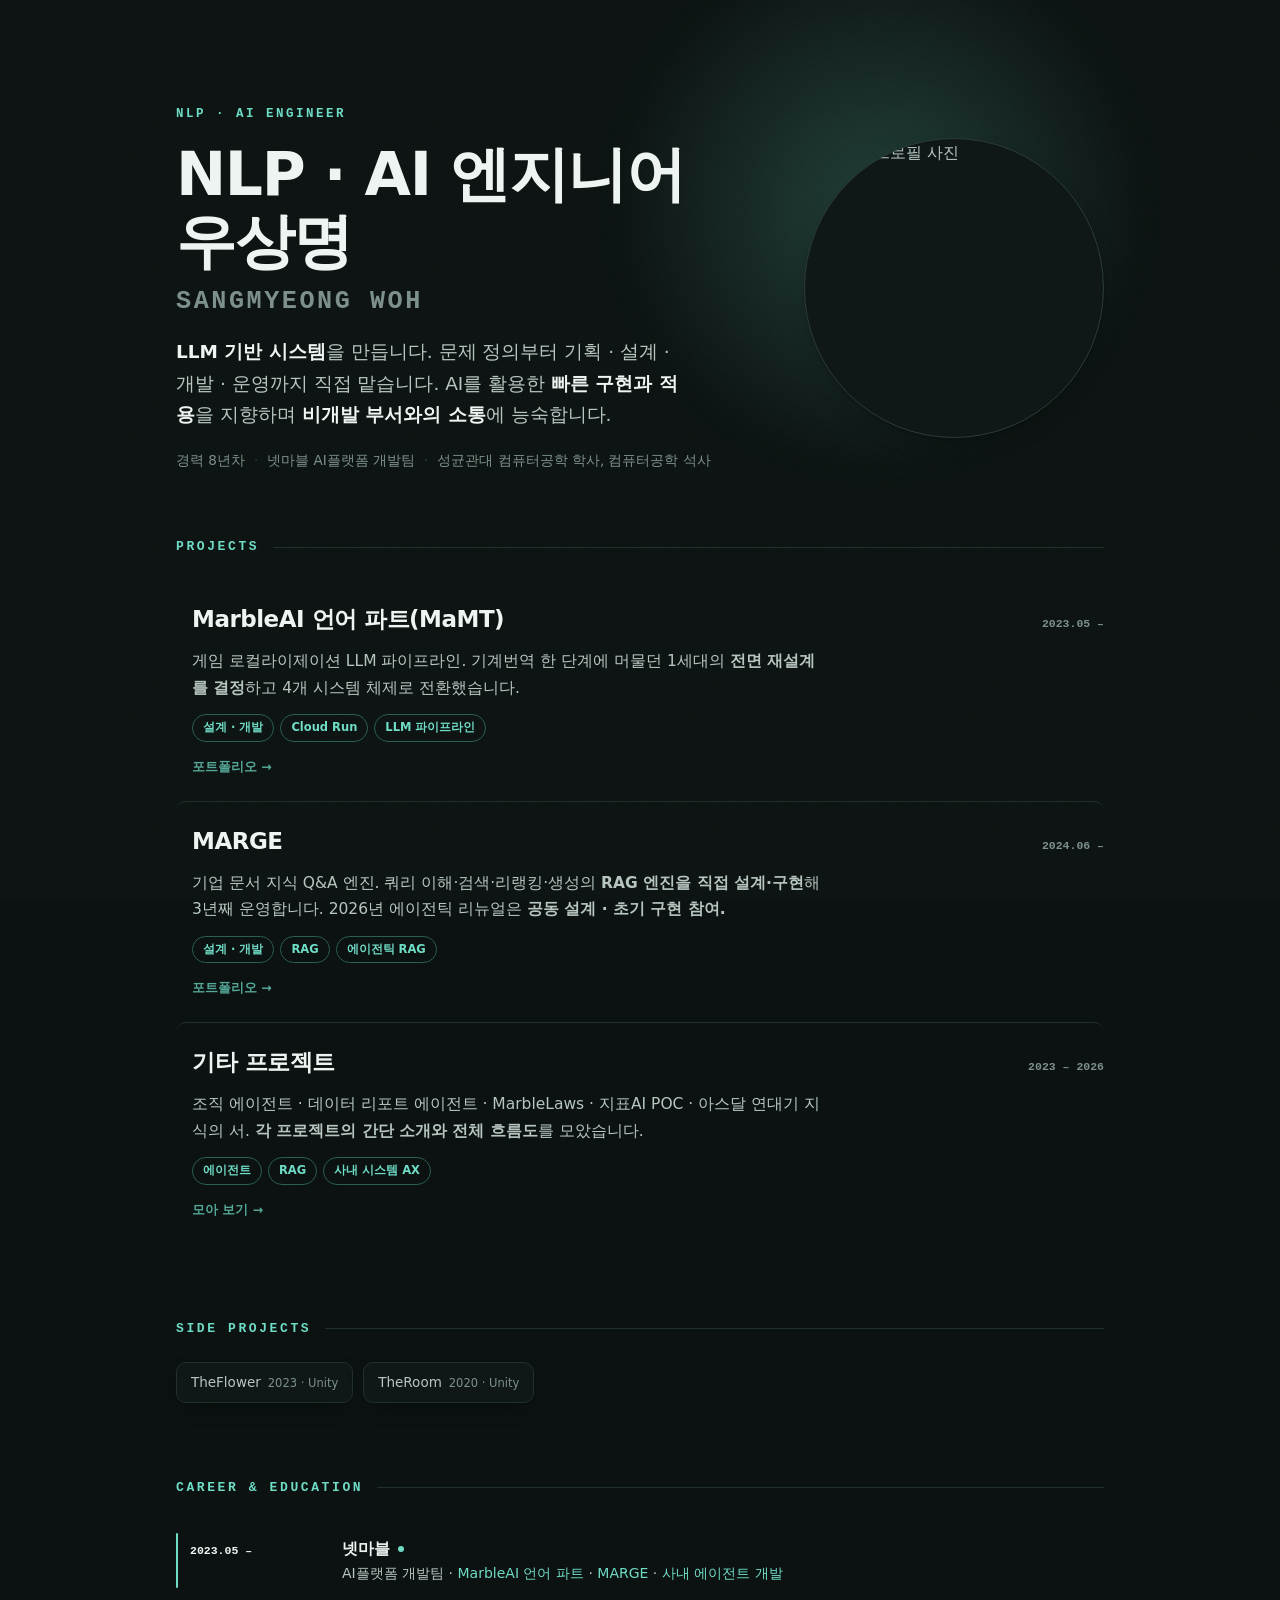
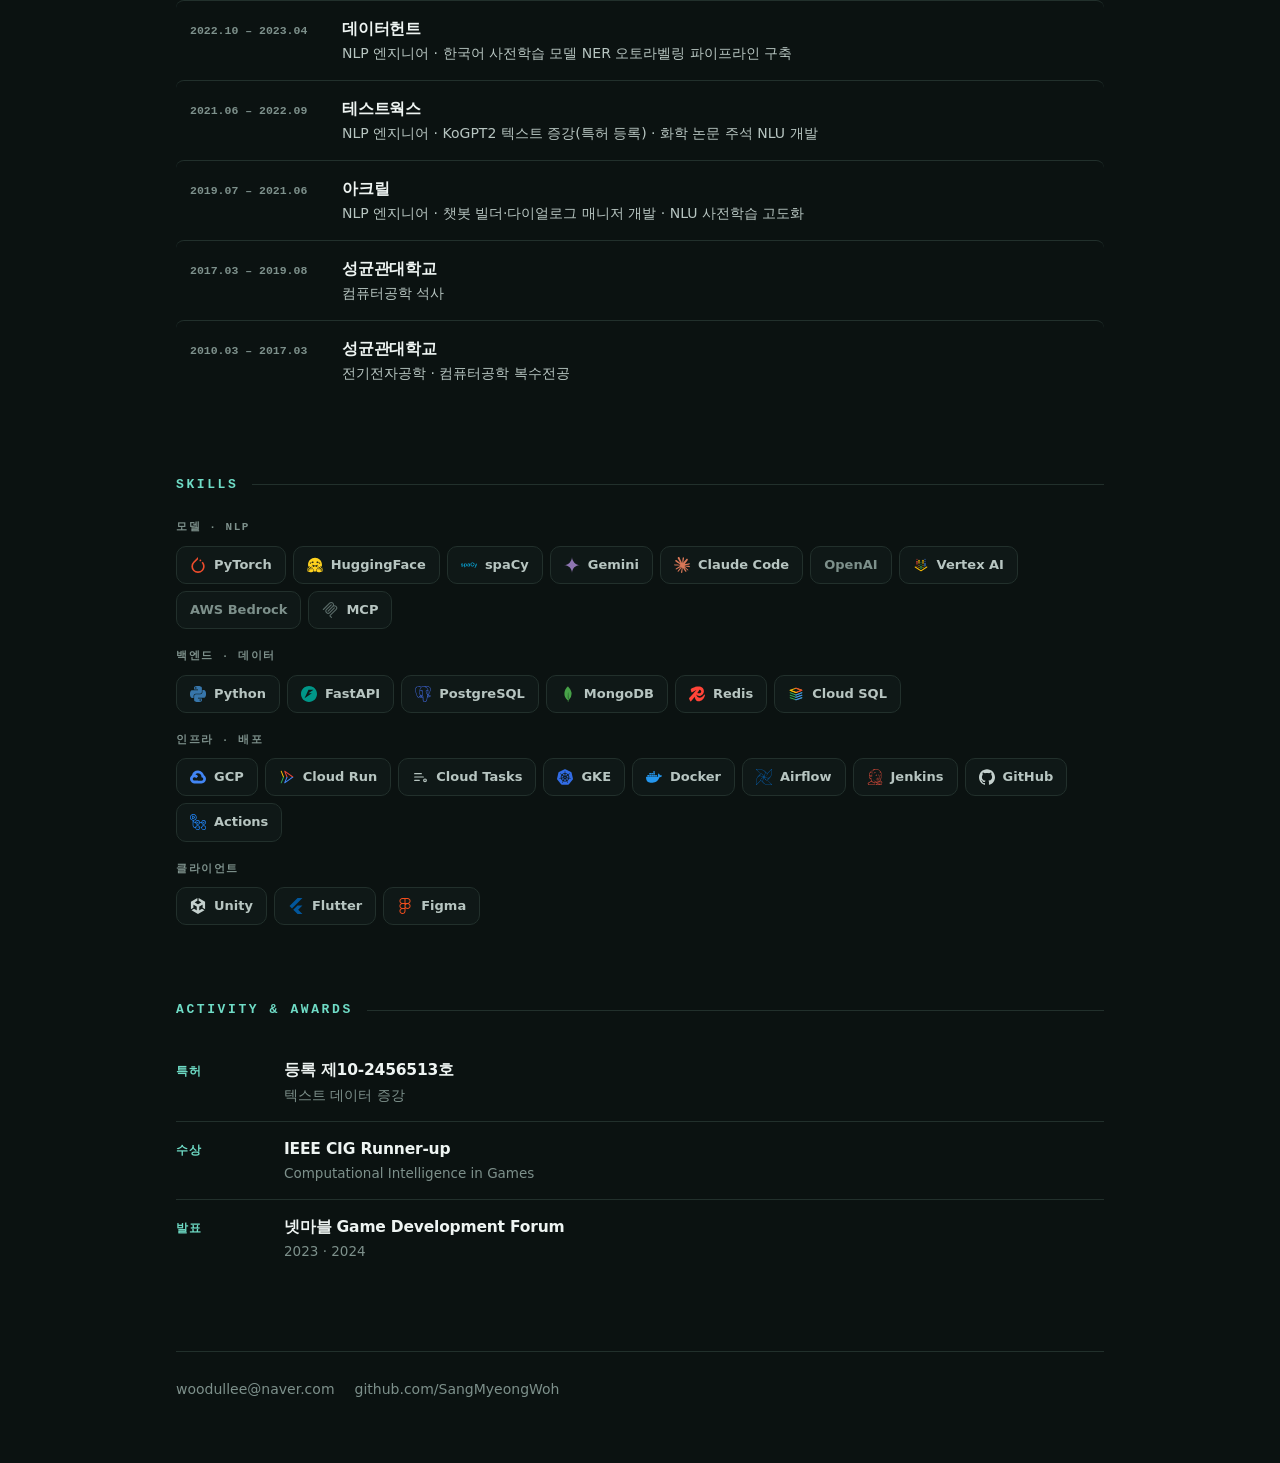
==== index.html @ 731d927b "메인: MarbleAI 카드 제목을 언어 파트(MaMT)로 Co-Authored-By: Claude Fable 5.1 <noreply@anthropic.com> Claude-Ses" ====
<!DOCTYPE html>
<html lang="ko">
<script>document.documentElement.className+=" js"</script>
<head>
<meta charset="UTF-8">
<meta name="viewport" content="width=device-width, initial-scale=1.0">
<title>우상명 — NLP · AI 엔지니어</title>
<meta name="description" content="8년차 NLP·AI 엔지니어, 성균관대 컴퓨터공학 학사, 컴퓨터공학 석사. 게임을 31개 언어로 내보내는 로컬라이제이션 파이프라인과 사내 업무 AI 에이전트를 만듭니다. 넷마블 AI플랫폼 개발팀.">
<link rel="preconnect" href="https://cdn.jsdelivr.net" crossorigin>
<link rel="stylesheet" as="style" crossorigin href="https://cdn.jsdelivr.net/gh/orioncactus/pretendard@v1.3.9/dist/web/variable/pretendardvariable-dynamic-subset.min.css">
<link rel="icon" href="data:image/svg+xml,%3Csvg xmlns='http://www.w3.org/2000/svg' viewBox='0 0 32 32'%3E%3Crect width='32' height='32' rx='8' fill='%230b6b5c'/%3E%3Cpath d='M7.5 11l3.1 10L15.5 12.5 20.4 21l3.1-10' fill='none' stroke='%23eaf5f2' stroke-width='2.4' stroke-linejoin='round' stroke-linecap='round'/%3E%3C/svg%3E">
<meta property="og:type" content="website">
<meta property="og:title" content="우상명 — NLP · AI 엔지니어">
<meta property="og:description" content="8년차 NLP·AI 엔지니어. 게임 로컬라이제이션 AI 플랫폼 언어 파트 담당.">
<meta property="og:url" content="https://sangmyeongwoh.github.io/SangMyeongWoh/">
<meta name="twitter:card" content="summary">
<style>
:root{
  --bg:#0b1211; --bg2:#0f1817; --line:#22302c; --line2:#2c3d38;
  --ink:#eef4f2; --sub:#b7c5c1; --muted:#7d908b; --accent:#6fdcc6; --accent-dim:#2a5f56;
}

*{margin:0;padding:0;box-sizing:border-box}
html{scroll-behavior:smooth}
section{scroll-margin-top:80px}
body{overflow-x:hidden;background:var(--bg);color:var(--sub);font-size:16px;line-height:1.7;
  font-family:'Pretendard Variable','Pretendard','Apple SD Gothic Neo','Malgun Gothic','Noto Sans KR',system-ui,sans-serif;
  -webkit-font-smoothing:antialiased}
a{color:inherit;text-decoration:none}
.wrap{max-width:980px;margin:0 auto;padding:0 26px}
.mono{font-family:ui-monospace,'SF Mono',Consolas,'D2Coding',monospace}

/* ── 히어로 ─────────────────────────────── */
.hero{padding:86px 0 54px;display:grid;grid-template-columns:1fr;gap:34px;align-items:center}
@media (min-width:820px){ .hero{grid-template-columns:1fr 300px;gap:48px;padding:104px 0 64px} }
.eyebrow{font-size:12.5px;letter-spacing:.2em;text-transform:uppercase;color:var(--accent);font-weight:700}
h1{font-size:clamp(38px,6vw,60px);line-height:1.12;letter-spacing:-1.4px;color:var(--ink);
   font-weight:800;margin:16px 0 0}
h1 em{font-style:normal;color:var(--muted);font-size:.42em;font-weight:700;letter-spacing:.1em;display:block;margin-top:12px;font-family:ui-monospace,'SF Mono',Consolas,monospace;text-transform:uppercase}
.sub{font-size:17.5px;margin-top:20px;max-width:46ch}
.facts{margin-top:18px;font-size:13.5px;color:var(--muted);font-weight:500}
.facts span{display:inline-block}
.facts b{color:var(--line2);font-weight:400;margin:0 9px}
.face{width:100%;max-width:300px;aspect-ratio:1;border-radius:50%;object-fit:cover;
      border:1px solid var(--line2);background:var(--bg2);justify-self:start}
@media (min-width:820px){ .face{justify-self:end} }


/* ── 섹션 ──────────────────────────────── */
section{margin-bottom:74px}
.slab{display:flex;align-items:center;gap:14px;margin-bottom:22px}
.slab h2{font-size:13px;letter-spacing:.2em;text-transform:uppercase;color:var(--accent);font-weight:700;white-space:nowrap}
.slab i{flex:1;height:1px;background:var(--line);display:block}

/* ── 프로젝트 — 전폭 목록 ──────────────── */
.plist{display:grid;gap:0}
.prow{display:block;position:relative;padding:20px 0 22px 16px;border-top:1px solid var(--line);
      border-radius:10px;transition:background .16s}
.prow:first-child{border-top:0}
.prow::before{content:'';position:absolute;left:0;top:18px;bottom:18px;width:2px;border-radius:2px;
      background:transparent;transition:background .16s}
.prow:hover{background:color-mix(in srgb, var(--bg2) 70%, transparent)}
.prow:hover::before{background:var(--accent)}
.prow .top{display:flex;justify-content:space-between;align-items:baseline;gap:14px}
.prow h3{font-size:23px;color:var(--ink);font-weight:800;letter-spacing:-.5px;transition:color .16s}
.prow:hover h3{color:var(--accent)}
.prow .when{font-size:11.5px;color:var(--muted);font-weight:600;white-space:nowrap}
.prow p{font-size:15.5px;margin-top:9px;color:var(--sub);max-width:64ch}
.prow .tags{margin-top:13px;display:flex;flex-wrap:wrap;gap:6px}
.prow .tags span{font-size:11.5px;font-weight:700;color:var(--accent);
      border:1px solid var(--accent-dim);border-radius:999px;padding:3px 10px}
.prow .go{margin-top:14px;font-size:12.5px;font-weight:700;color:var(--accent);display:inline-block;
      opacity:.75;transition:opacity .16s,transform .16s}
.prow:hover .go{opacity:1;transform:translateX(3px)}
.mini{display:flex;flex-wrap:wrap;gap:10px}
.mini a{font-size:13.5px;color:var(--sub);background:var(--bg2);border:1px solid var(--line);
        border-radius:10px;padding:8px 14px;transition:border-color .15s,color .15s}
.mini a:hover{border-color:var(--accent);color:var(--accent)}
.mini a small{color:var(--muted);margin-left:7px;font-size:11.5px}

/* ── 경력 ──────────────────────────────── */
.tl{display:grid;gap:0}
.item{display:grid;grid-template-columns:1fr;gap:2px;padding:14px 0;border-top:1px solid var(--line)}
@media (min-width:640px){ .item{grid-template-columns:132px 1fr;gap:20px;align-items:baseline} }
.item:first-child{border-top:0}
.item .when{font-size:11.5px;color:var(--muted);font-weight:600}
.item .co{color:var(--ink);font-weight:800;font-size:16px}
.item .ro{font-size:14px;color:var(--sub)}
.item .ro a{color:var(--accent)}
.item.now .when{color:var(--ink)}
.item.now .co::after{content:'';display:inline-block;width:6px;height:6px;border-radius:50%;
      background:var(--accent);margin-left:9px;vertical-align:middle}

/* ── 스택 ──────────────────────────────── */
.stack{display:flex;flex-wrap:wrap;gap:8px}
.tech{display:inline-flex;align-items:center;gap:8px;font-size:13px;font-weight:600;color:var(--sub);
      background:var(--bg2);border:1px solid var(--line);border-radius:10px;padding:7px 13px;
      transition:border-color .15s,color .15s}
.tech:hover{border-color:var(--accent);color:var(--ink)}
.tech svg,.tech .ic{flex:none}
.tech .ic{display:block}
.tech.plain{color:var(--muted)}
.tech.plain:hover{color:var(--ink)}
 .tech .ic-dk{fill:#C3CFCC} 

/* ── 수상 ──────────────────────────────── */
.awards{display:grid;gap:0}
.aw{display:grid;grid-template-columns:1fr;gap:2px;padding:14px 0;border-top:1px solid var(--line)}
@media (min-width:640px){ .aw{grid-template-columns:88px 1fr;gap:20px;align-items:baseline} }
.aw:first-child{border-top:0}
.aw .k{font-size:11.5px;color:var(--accent);font-weight:700;letter-spacing:.06em}
.aw .t{color:var(--ink);font-weight:700;font-size:15.5px}
.aw .d{font-size:13.5px;color:var(--muted)}

/* ── 푸터 ──────────────────────────────── */
footer{border-top:1px solid var(--line);padding:26px 0 60px;display:flex;gap:20px;flex-wrap:wrap;
       align-items:center;font-size:14px;color:var(--muted)}
footer a{border-bottom:1px solid transparent}
footer a:hover{color:var(--accent);border-bottom-color:var(--accent)}





/* ── 리디자인: 표면 위계와 깊이 ─────────────── */
:root{
  --surface: color-mix(in srgb, var(--bg2) 92%, var(--bg));
  --shadow: 0 1px 2px rgba(0,0,0,.16), 0 8px 24px -12px rgba(0,0,0,.5);
  --shadow-lift: 0 2px 4px rgba(0,0,0,.2), 0 20px 40px -18px rgba(0,0,0,.65);
}

/* 미세 질감 — 완전 평면 방지 */
body::before{content:'';position:fixed;inset:0;pointer-events:none;z-index:1;opacity:.035;
  background-image:url("data:image/svg+xml,%3Csvg xmlns='http://www.w3.org/2000/svg' width='140' height='140'%3E%3Cfilter id='n'%3E%3CfeTurbulence type='fractalNoise' baseFrequency='.85' numOctaves='3'/%3E%3C/filter%3E%3Crect width='140' height='140' filter='url(%23n)'/%3E%3C/svg%3E")}
.wrap{position:relative;z-index:2}
/* 히어로 뒤 은은한 빛 */
.hero{position:relative}
.hero::after{content:'';position:absolute;right:-6%;top:-14%;width:min(560px,72vw);aspect-ratio:1;
  border-radius:50%;pointer-events:none;z-index:-1;
  background:radial-gradient(circle, color-mix(in srgb, var(--accent) 22%, transparent) 0%, transparent 68%);
  filter:blur(18px)}
.face{box-shadow:var(--shadow)}


/* 경력 — 현재 위치를 왼쪽 선으로 */
.item{position:relative;padding-left:14px;border-radius:8px;transition:background .16s}
.item::before{content:'';position:absolute;left:0;top:12px;bottom:12px;width:2px;border-radius:2px;
      background:transparent;transition:background .16s}
.item:hover{background:color-mix(in srgb, var(--bg2) 70%, transparent)}
.item:hover::before{background:var(--line2)}
.item.now::before{background:var(--accent)}

/* 스택 — 군으로 묶기 */
.stack{display:grid;gap:18px}
.grp{display:grid;gap:9px}
.gl{font-size:11px;font-weight:700;letter-spacing:.14em;text-transform:uppercase;color:var(--muted);
    font-family:ui-monospace,'SF Mono',Consolas,monospace}
.chips{display:flex;flex-wrap:wrap;gap:7px}
.tech{background:var(--surface)}
.tech:hover{border-color:var(--accent);color:var(--ink);box-shadow:var(--shadow)}
.mini a{background:var(--surface);box-shadow:var(--shadow)}
.mini a:hover{box-shadow:var(--shadow-lift)}

/* 타이포 미세 조정 */
.sub b{color:var(--ink);font-weight:700}
.sub{font-size:18.5px;line-height:1.72;max-width:44ch}
.aw .t,.item .co{letter-spacing:-.2px}

/* ── 스크롤 등장 ─────────────────────────────── */
.js [data-rise]{opacity:0;transform:translateY(14px);
  transition:opacity .5s cubic-bezier(.22,.61,.36,1),transform .5s cubic-bezier(.22,.61,.36,1)}
.js [data-rise].in{opacity:1;transform:none}
@media (prefers-reduced-motion:reduce){ .js [data-rise]{opacity:1;transform:none;transition:none} }

/* ── 리디자인 감사 반영 ─────────────────────────── */
::selection{background:var(--accent);color:#06100e}
a:focus-visible,button:focus-visible,summary:focus-visible,[tabindex]:focus-visible,
input:focus-visible,select:focus-visible,textarea:focus-visible{
  outline:2px solid var(--accent);outline-offset:3px;border-radius:6px}
main:focus,section:focus,div:focus,body:focus{outline:none}
h1,h2,h3{text-wrap:balance}
p,li{text-wrap:pretty}
.mono,.per,.when,.pin,.k{font-variant-numeric:tabular-nums}
a,button,summary{-webkit-tap-highlight-color:transparent}
@media (prefers-reduced-motion:reduce){
  *,*::before,*::after{animation-duration:.01ms !important;transition-duration:.01ms !important;
                       scroll-behavior:auto !important}
}
.skip{position:absolute;width:1px;height:1px;padding:0;margin:-1px;overflow:hidden;
      clip:rect(0 0 0 0);clip-path:inset(50%);white-space:nowrap;border:0}
.skip:focus{position:fixed;left:12px;top:12px;width:auto;height:auto;margin:0;padding:10px 16px;
      clip:auto;clip-path:none;background:var(--accent);color:#06100e;border-radius:10px;
      font-weight:700;z-index:60}
</style>
</head>
<body>
<a class="skip" href="#main">본문으로 건너뛰기</a>
<div class="wrap">

  <div class="hero" data-rise>
    <div>
      <div class="eyebrow mono">NLP · AI Engineer</div>
      <h1>NLP · AI 엔지니어<br>우상명 <em>Sangmyeong Woh</em></h1>
      <p class="sub"><b>LLM 기반 시스템</b>을 만듭니다. 문제 정의부터 기획 · 설계 · 개발 · 운영까지 직접 맡습니다. AI를 활용한 <b>빠른 구현과 적용</b>을 지향하며 <b>비개발 부서와의 소통</b>에 능숙합니다.</p>
      <p class="facts"><span>경력 8년차</span><span><b>·</b>넷마블 AI플랫폼 개발팀</span><span><b>·</b>성균관대 컴퓨터공학 학사, 컴퓨터공학 석사</span></p>
    </div>
    <img class="face" src="https://github.com/SangMyeongWoh.png?size=600" alt="우상명 프로필 사진" />
  </div>

  <main id="main">
  <section id="projects" data-rise>
    <div class="slab"><h2 class="mono">Projects</h2><i></i></div>
    <div class="plist">

      <a class="prow" data-rise href="marbleai/">
        <div class="top"><h3>MarbleAI 언어 파트(MaMT)</h3><span class="when mono">2023.05 –</span></div>
        <p>게임 로컬라이제이션 LLM 파이프라인. 기계번역 한 단계에 머물던 1세대의 <b>전면 재설계를 결정</b>하고 4개 시스템 체제로 전환했습니다.</p>
        <div class="tags"><span>설계 · 개발</span><span>Cloud Run</span><span>LLM 파이프라인</span></div>
        <div class="go">포트폴리오 →</div>
      </a>

      <a class="prow" data-rise href="marge/">
        <div class="top"><h3>MARGE</h3><span class="when mono">2024.06 –</span></div>
        <p>기업 문서 지식 Q&amp;A 엔진. 쿼리 이해·검색·리랭킹·생성의 <b>RAG 엔진을 직접 설계·구현</b>해 3년째 운영합니다. 2026년 에이전틱 리뉴얼은 <b>공동 설계 · 초기 구현 참여.</b></p>
        <div class="tags"><span>설계 · 개발</span><span>RAG</span><span>에이전틱 RAG</span></div>
        <div class="go">포트폴리오 →</div>
      </a>

      <a class="prow" data-rise href="others/">
        <div class="top"><h3>기타 프로젝트</h3><span class="when mono">2023 – 2026</span></div>
        <p>조직 에이전트 · 데이터 리포트 에이전트 · MarbleLaws · 지표AI POC · 아스달 연대기 지식의 서. <b>각 프로젝트의 간단 소개와 전체 흐름도</b>를 모았습니다.</p>
        <div class="tags"><span>에이전트</span><span>RAG</span><span>사내 시스템 AX</span></div>
        <div class="go">모아 보기 →</div>
      </a>

    </div>

  </section>

  <section id="side" data-rise>
    <div class="slab"><h2 class="mono">Side Projects</h2><i></i></div>
    <div>
      <div class="mini">
      <a href="https://youtube.com/shorts/KI9Z2TUjRLg">TheFlower<small>2023 · Unity</small></a>
      <a href="https://youtu.be/OV0ysmhSOIE">TheRoom<small>2020 · Unity</small></a>
      </div>
    </div>
  </section>

  <section id="career" data-rise>
    <div class="slab"><h2 class="mono">Career &amp; Education</h2><i></i></div>
    <div class="tl">
      <div class="item now"><div class="when mono">2023.05 –</div><div><div class="co">넷마블</div><div class="ro">AI플랫폼 개발팀 · <a href="marbleai/">MarbleAI 언어 파트</a> · <a href="marge/">MARGE</a> · <a href="others/">사내 에이전트 개발</a></div></div></div>
      <div class="item"><div class="when mono">2022.10 – 2023.04</div><div><div class="co">데이터헌트</div><div class="ro">NLP 엔지니어 · 한국어 사전학습 모델 NER 오토라벨링 파이프라인 구축</div></div></div>
      <div class="item"><div class="when mono">2021.06 – 2022.09</div><div><div class="co">테스트웍스</div><div class="ro">NLP 엔지니어 · KoGPT2 텍스트 증강(특허 등록) · 화학 논문 주석 NLU 개발</div></div></div>
      <div class="item"><div class="when mono">2019.07 – 2021.06</div><div><div class="co">아크릴</div><div class="ro">NLP 엔지니어 · 챗봇 빌더·다이얼로그 매니저 개발 · NLU 사전학습 고도화</div></div></div>
      <div class="item"><div class="when mono">2017.03 – 2019.08</div><div><div class="co">성균관대학교</div><div class="ro">컴퓨터공학 석사</div></div></div>
      <div class="item"><div class="when mono">2010.03 – 2017.03</div><div><div class="co">성균관대학교</div><div class="ro">전기전자공학 · 컴퓨터공학 복수전공</div></div></div>
    </div>
  </section>

  <section id="stack" data-rise>
    <div class="slab"><h2 class="mono">Skills</h2><i></i></div>
    <div class="stack">
      <div class="grp">
        <span class="gl">모델 · NLP</span>
        <div class="chips">
        <span class="tech"><svg class="ic" viewBox="0 0 24 24" width="16" height="16" fill="#EE4C2C" aria-hidden="true"><path d="M12.005 0L4.952 7.053a9.865 9.865 0 000 14.022 9.866 9.866 0 0014.022 0c3.984-3.9 3.986-10.205.085-14.023l-1.744 1.743c2.904 2.905 2.904 7.634 0 10.538s-7.634 2.904-10.538 0-2.904-7.634 0-10.538l4.647-4.646.582-.665zm3.568 3.899a1.327 1.327 0 00-1.327 1.327 1.327 1.327 0 001.327 1.328A1.327 1.327 0 0016.9 5.226 1.327 1.327 0 0015.573 3.9z"/></svg>PyTorch</span>
        <span class="tech"><svg class="ic" viewBox="0 0 24 24" width="16" height="16" fill="#FFD21E" aria-hidden="true"><path d="M12.025 1.13c-5.77 0-10.449 4.647-10.449 10.378 0 1.112.178 2.181.503 3.185.064-.222.203-.444.416-.577a.96.96 0 0 1 .524-.15c.293 0 .584.124.84.284.278.173.48.408.71.694.226.282.458.611.684.951v-.014c.017-.324.106-.622.264-.874s.403-.487.762-.543c.3-.047.596.06.787.203s.31.313.4.467c.15.257.212.468.233.542.01.026.653 1.552 1.657 2.54.616.605 1.01 1.223 1.082 1.912.055.537-.096 1.059-.38 1.572.637.121 1.294.187 1.967.187.657 0 1.298-.063 1.921-.178-.287-.517-.44-1.041-.384-1.581.07-.69.465-1.307 1.081-1.913 1.004-.987 1.647-2.513 1.657-2.539.021-.074.083-.285.233-.542.09-.154.208-.323.4-.467a1.08 1.08 0 0 1 .787-.203c.359.056.604.29.762.543s.247.55.265.874v.015c.225-.34.457-.67.683-.952.23-.286.432-.52.71-.694.257-.16.547-.284.84-.285a.97.97 0 0 1 .524.151c.228.143.373.388.43.625l.006.04a10.3 10.3 0 0 0 .534-3.273c0-5.731-4.678-10.378-10.449-10.378M8.327 6.583a1.5 1.5 0 0 1 .713.174 1.487 1.487 0 0 1 .617 2.013c-.183.343-.762-.214-1.102-.094-.38.134-.532.914-.917.71a1.487 1.487 0 0 1 .69-2.803m7.486 0a1.487 1.487 0 0 1 .689 2.803c-.385.204-.536-.576-.916-.71-.34-.12-.92.437-1.103.094a1.487 1.487 0 0 1 .617-2.013 1.5 1.5 0 0 1 .713-.174m-10.68 1.55a.96.96 0 1 1 0 1.921.96.96 0 0 1 0-1.92m13.838 0a.96.96 0 1 1 0 1.92.96.96 0 0 1 0-1.92M8.489 11.458c.588.01 1.965 1.157 3.572 1.164 1.607-.007 2.984-1.155 3.572-1.164.196-.003.305.12.305.454 0 .886-.424 2.328-1.563 3.202-.22-.756-1.396-1.366-1.63-1.32q-.011.001-.02.006l-.044.026-.01.008-.03.024q-.018.017-.035.036l-.032.04a1 1 0 0 0-.058.09l-.014.025q-.049.088-.11.19a1 1 0 0 1-.083.116 1.2 1.2 0 0 1-.173.18q-.035.029-.075.058a1.3 1.3 0 0 1-.251-.243 1 1 0 0 1-.076-.107c-.124-.193-.177-.363-.337-.444-.034-.016-.104-.008-.2.022q-.094.03-.216.087-.06.028-.125.063l-.13.074q-.067.04-.136.086a3 3 0 0 0-.135.096 3 3 0 0 0-.26.219 2 2 0 0 0-.12.121 2 2 0 0 0-.106.128l-.002.002a2 2 0 0 0-.09.132l-.001.001a1.2 1.2 0 0 0-.105.212q-.013.036-.024.073c-1.139-.875-1.563-2.317-1.563-3.203 0-.334.109-.457.305-.454m.836 10.354c.824-1.19.766-2.082-.365-3.194-1.13-1.112-1.789-2.738-1.789-2.738s-.246-.945-.806-.858-.97 1.499.202 2.362c1.173.864-.233 1.45-.685.64-.45-.812-1.683-2.896-2.322-3.295s-1.089-.175-.938.647 2.822 2.813 2.562 3.244-1.176-.506-1.176-.506-2.866-2.567-3.49-1.898.473 1.23 2.037 2.16c1.564.932 1.686 1.178 1.464 1.53s-3.675-2.511-4-1.297c-.323 1.214 3.524 1.567 3.287 2.405-.238.839-2.71-1.587-3.216-.642-.506.946 3.49 2.056 3.522 2.064 1.29.33 4.568 1.028 5.713-.624m5.349 0c-.824-1.19-.766-2.082.365-3.194 1.13-1.112 1.789-2.738 1.789-2.738s.246-.945.806-.858.97 1.499-.202 2.362c-1.173.864.233 1.45.685.64.451-.812 1.683-2.896 2.322-3.295s1.089-.175.938.647-2.822 2.813-2.562 3.244 1.176-.506 1.176-.506 2.866-2.567 3.49-1.898-.473 1.23-2.037 2.16c-1.564.932-1.686 1.178-1.464 1.53s3.675-2.511 4-1.297c.323 1.214-3.524 1.567-3.287 2.405.238.839 2.71-1.587 3.216-.642.506.946-3.49 2.056-3.522 2.064-1.29.33-4.568 1.028-5.713-.624"/></svg>HuggingFace</span>
        <span class="tech"><svg viewBox="0 0 24 24" width="16" height="16" fill="#09A3D5" aria-hidden="true"><path d="M3.001 11.213c-.55-.065-.591-.803-1.297-.738-.342 0-.66.143-.66.457 0 .473.73.517 1.17.636.75.228 1.476.383 1.476 1.199 0 1.035-.811 1.394-1.884 1.394-.897 0-1.806-.318-1.806-1.142 0-.228.22-.407.432-.407.269 0 .363.114.457.301.208.367.44.563 1.019.563.367 0 .742-.139.742-.457 0-.452-.46-.55-.937-.66C.869 12.122.143 12 .057 11.062c-.09-1.598 3.242-1.659 3.433-.257-.004.253-.24.408-.489.408ZM6.964 9.81c1.171 0 1.835.979 1.835 2.186 0 1.211-.644 2.185-1.835 2.185-.66 0-1.072-.281-1.37-.713v1.598c0 .481-.155.714-.505.714-.428 0-.506-.273-.506-.714v-4.648c0-.379.159-.612.506-.612.326 0 .505.257.505.612v.13c.331-.416.71-.738 1.37-.738Zm-.277 3.54c.685 0 .991-.632.991-1.37 0-.722-.31-1.37-.991-1.37-.714 0-1.044.587-1.044 1.37 0 .762.335 1.37 1.044 1.37Zm2.907-2.398c0-.84.967-1.142 1.904-1.142 1.317 0 1.86.384 1.86 1.656v1.223c0 .29.179.869.179 1.044 0 .265-.244.432-.505.432-.29 0-.506-.342-.661-.587-.428.342-.881.587-1.574.587-.766 0-1.37-.453-1.37-1.199 0-.66.473-1.039 1.044-1.17 0 .004 1.835-.432 1.835-.436 0-.563-.2-.812-.791-.812-.522 0-.787.143-.991.457-.163.237-.143.379-.457.379-.253-.004-.473-.175-.473-.432Zm1.566 2.524c.803 0 1.142-.424 1.142-1.268v-.18c-.216.074-1.089.29-1.325.327-.253.049-.506.236-.506.534.008.326.342.587.689.587Zm5.9-5.26c1.134 0 2.361.677 2.361 1.753a.49.49 0 0 1-.481.506c-.371 0-.424-.2-.587-.481-.273-.502-.596-.836-1.297-.836-1.085-.008-1.57.921-1.57 2.079 0 1.167.404 2.007 1.525 2.007.746 0 1.158-.433 1.37-.991.086-.257.241-.506.563-.506.253 0 .506.257.506.534 0 1.142-1.167 1.933-2.365 1.933-1.313 0-2.055-.555-2.463-1.476a3.48 3.48 0 0 1-.326-1.525c-.009-1.77 1.023-2.997 2.764-2.997Zm6.483 1.594c.29 0 .457.188.457.481 0 .119-.094.355-.13.482l-1.395 3.665c-.31.795-.542 1.346-1.598 1.346-.502 0-.938-.045-.938-.481 0-.253.191-.38.457-.38.048 0 .13.025.179.025.077 0 .13.024.179.024.53 0 .604-.542.791-.917L20.2 10.724c-.078-.18-.131-.302-.131-.408 0-.294.229-.506.534-.506.343 0 .478.269.563.563l.889 2.642.889-2.442c.134-.379.147-.763.599-.763Z"/></svg>spaCy</span>
        <span class="tech"><svg class="ic" viewBox="0 0 24 24" width="16" height="16" fill="#8E75B2" aria-hidden="true"><path d="M11.04 19.32Q12 21.51 12 24q0-2.49.93-4.68.96-2.19 2.58-3.81t3.81-2.55Q21.51 12 24 12q-2.49 0-4.68-.93a12.3 12.3 0 0 1-3.81-2.58 12.3 12.3 0 0 1-2.58-3.81Q12 2.49 12 0q0 2.49-.96 4.68-.93 2.19-2.55 3.81a12.3 12.3 0 0 1-3.81 2.58Q2.49 12 0 12q2.49 0 4.68.96 2.19.93 3.81 2.55t2.55 3.81"/></svg>Gemini</span>
        <span class="tech"><svg class="ic" viewBox="0 0 24 24" width="16" height="16" fill="#D97757" aria-hidden="true"><path d="m4.7144 15.9555 4.7174-2.6471.079-.2307-.079-.1275h-.2307l-.7893-.0486-2.6956-.0729-2.3375-.0971-2.2646-.1214-.5707-.1215-.5343-.7042.0546-.3522.4797-.3218.686.0608 1.5179.1032 2.2767.1578 1.6514.0972 2.4468.255h.3886l.0546-.1579-.1336-.0971-.1032-.0972L6.973 9.8356l-2.55-1.6879-1.3356-.9714-.7225-.4918-.3643-.4614-.1578-1.0078.6557-.7225.8803.0607.2246.0607.8925.686 1.9064 1.4754 2.4893 1.8336.3643.3035.1457-.1032.0182-.0728-.164-.2733-1.3539-2.4467-1.445-2.4893-.6435-1.032-.17-.6194c-.0607-.255-.1032-.4674-.1032-.7285L6.287.1335 6.6997 0l.9957.1336.419.3642.6192 1.4147 1.0018 2.2282 1.5543 3.0296.4553.8985.2429.8318.091.255h.1579v-.1457l.1275-1.706.2368-2.0947.2307-2.6957.0789-.7589.3764-.9107.7468-.4918.5828.2793.4797.686-.0668.4433-.2853 1.8517-.5586 2.9021-.3643 1.9429h.2125l.2429-.2429.9835-1.3053 1.6514-2.0643.7286-.8196.85-.9046.5464-.4311h1.0321l.759 1.1293-.34 1.1657-1.0625 1.3478-.8804 1.1414-1.2628 1.7-.7893 1.36.0729.1093.1882-.0183 2.8535-.607 1.5421-.2794 1.8396-.3157.8318.3886.091.3946-.3278.8075-1.967.4857-2.3072.4614-3.4364.8136-.0425.0304.0486.0607 1.5482.1457.6618.0364h1.621l3.0175.2247.7892.522.4736.6376-.079.4857-1.2142.6193-1.6393-.3886-3.825-.9107-1.3113-.3279h-.1822v.1093l1.0929 1.0686 2.0035 1.8092 2.5075 2.3314.1275.5768-.3218.4554-.34-.0486-2.2039-1.6575-.85-.7468-1.9246-1.621h-.1275v.17l.4432.6496 2.3436 3.5214.1214 1.0807-.17.3521-.6071.2125-.6679-.1214-1.3721-1.9246L14.38 17.959l-1.1414-1.9428-.1397.079-.674 7.2552-.3156.3703-.7286.2793-.6071-.4614-.3218-.7468.3218-1.4753.3886-1.9246.3157-1.53.2853-1.9004.17-.6314-.0121-.0425-.1397.0182-1.4328 1.9672-2.1796 2.9446-1.7243 1.8456-.4128.164-.7164-.3704.0667-.6618.4008-.5889 2.386-3.0357 1.4389-1.882.929-1.0868-.0062-.1579h-.0546l-6.3385 4.1164-1.1293.1457-.4857-.4554.0608-.7467.2307-.2429 1.9064-1.3114Z"/></svg>Claude Code</span>
        <span class="tech plain">OpenAI</span>
        <span class="tech"><img class="ic" src="[data-uri]" width="16" height="16" alt="" aria-hidden="true">Vertex AI</span>
        <span class="tech plain">AWS Bedrock</span>
        <span class="tech"><svg class="ic" viewBox="0 0 24 24" width="16" height="16" fill="#5A6B68" aria-hidden="true"><path d="M13.85 0a4.16 4.16 0 0 0-2.95 1.217L1.456 10.66a.835.835 0 0 0 0 1.18.835.835 0 0 0 1.18 0l9.442-9.442a2.49 2.49 0 0 1 3.541 0 2.49 2.49 0 0 1 0 3.541L8.59 12.97l-.1.1a.835.835 0 0 0 0 1.18.835.835 0 0 0 1.18 0l.1-.098 7.03-7.034a2.49 2.49 0 0 1 3.542 0l.049.05a2.49 2.49 0 0 1 0 3.54l-8.54 8.54a1.96 1.96 0 0 0 0 2.755l1.753 1.753a.835.835 0 0 0 1.18 0 .835.835 0 0 0 0-1.18l-1.753-1.753a.266.266 0 0 1 0-.394l8.54-8.54a4.185 4.185 0 0 0 0-5.9l-.05-.05a4.16 4.16 0 0 0-2.95-1.218c-.2 0-.401.02-.6.048a4.17 4.17 0 0 0-1.17-3.552A4.16 4.16 0 0 0 13.85 0m0 3.333a.84.84 0 0 0-.59.245L6.275 10.56a4.186 4.186 0 0 0 0 5.902 4.186 4.186 0 0 0 5.902 0L19.16 9.48a.835.835 0 0 0 0-1.18.835.835 0 0 0-1.18 0l-6.985 6.984a2.49 2.49 0 0 1-3.54 0 2.49 2.49 0 0 1 0-3.54l6.983-6.985a.835.835 0 0 0 0-1.18.84.84 0 0 0-.59-.245"/></svg>MCP</span>
        </div>
      </div>
      <div class="grp">
        <span class="gl">백엔드 · 데이터</span>
        <div class="chips">
        <span class="tech"><svg class="ic" viewBox="0 0 24 24" width="16" height="16" fill="#3776AB" aria-hidden="true"><path d="M14.25.18l.9.2.73.26.59.3.45.32.34.34.25.34.16.33.1.3.04.26.02.2-.01.13V8.5l-.05.63-.13.55-.21.46-.26.38-.3.31-.33.25-.35.19-.35.14-.33.1-.3.07-.26.04-.21.02H8.77l-.69.05-.59.14-.5.22-.41.27-.33.32-.27.35-.2.36-.15.37-.1.35-.07.32-.04.27-.02.21v3.06H3.17l-.21-.03-.28-.07-.32-.12-.35-.18-.36-.26-.36-.36-.35-.46-.32-.59-.28-.73-.21-.88-.14-1.05-.05-1.23.06-1.22.16-1.04.24-.87.32-.71.36-.57.4-.44.42-.33.42-.24.4-.16.36-.1.32-.05.24-.01h.16l.06.01h8.16v-.83H6.18l-.01-2.75-.02-.37.05-.34.11-.31.17-.28.25-.26.31-.23.38-.2.44-.18.51-.15.58-.12.64-.1.71-.06.77-.04.84-.02 1.27.05zm-6.3 1.98l-.23.33-.08.41.08.41.23.34.33.22.41.09.41-.09.33-.22.23-.34.08-.41-.08-.41-.23-.33-.33-.22-.41-.09-.41.09zm13.09 3.95l.28.06.32.12.35.18.36.27.36.35.35.47.32.59.28.73.21.88.14 1.04.05 1.23-.06 1.23-.16 1.04-.24.86-.32.71-.36.57-.4.45-.42.33-.42.24-.4.16-.36.09-.32.05-.24.02-.16-.01h-8.22v.82h5.84l.01 2.76.02.36-.05.34-.11.31-.17.29-.25.25-.31.24-.38.2-.44.17-.51.15-.58.13-.64.09-.71.07-.77.04-.84.01-1.27-.04-1.07-.14-.9-.2-.73-.25-.59-.3-.45-.33-.34-.34-.25-.34-.16-.33-.1-.3-.04-.25-.02-.2.01-.13v-5.34l.05-.64.13-.54.21-.46.26-.38.3-.32.33-.24.35-.2.35-.14.33-.1.3-.06.26-.04.21-.02.13-.01h5.84l.69-.05.59-.14.5-.21.41-.28.33-.32.27-.35.2-.36.15-.36.1-.35.07-.32.04-.28.02-.21V6.07h2.09l.14.01zm-6.47 14.25l-.23.33-.08.41.08.41.23.33.33.23.41.08.41-.08.33-.23.23-.33.08-.41-.08-.41-.23-.33-.33-.23-.41-.08-.41.08z"/></svg>Python</span>
        <span class="tech"><svg class="ic" viewBox="0 0 24 24" width="16" height="16" fill="#009688" aria-hidden="true"><path d="M12 .0387C5.3729.0384.0003 5.3931 0 11.9988c-.001 6.6066 5.372 11.9628 12 11.9625 6.628.0003 12.001-5.3559 12-11.9625-.0003-6.6057-5.3729-11.9604-12-11.96m-.829 5.4153h7.55l-7.5805 5.3284h5.1828L5.279 18.5436q2.9466-6.5444 5.892-13.0896"/></svg>FastAPI</span>
        <span class="tech"><svg class="ic" viewBox="0 0 24 24" width="16" height="16" fill="#4169E1" aria-hidden="true"><path d="M23.5594 14.7228a.5269.5269 0 0 0-.0563-.1191c-.139-.2632-.4768-.3418-1.0074-.2321-1.6533.3411-2.2935.1312-2.5256-.0191 1.342-2.0482 2.445-4.522 3.0411-6.8297.2714-1.0507.7982-3.5237.1222-4.7316a1.5641 1.5641 0 0 0-.1509-.235C21.6931.9086 19.8007.0248 17.5099.0005c-1.4947-.0158-2.7705.3461-3.1161.4794a9.449 9.449 0 0 0-.5159-.0816 8.044 8.044 0 0 0-1.3114-.1278c-1.1822-.0184-2.2038.2642-3.0498.8406-.8573-.3211-4.7888-1.645-7.2219.0788C.9359 2.1526.3086 3.8733.4302 6.3043c.0409.818.5069 3.334 1.2423 5.7436.4598 1.5065.9387 2.7019 1.4334 3.582.553.9942 1.1259 1.5933 1.7143 1.7895.4474.1491 1.1327.1441 1.8581-.7279.8012-.9635 1.5903-1.8258 1.9446-2.2069.4351.2355.9064.3625 1.39.3772a.0569.0569 0 0 0 .0004.0041 11.0312 11.0312 0 0 0-.2472.3054c-.3389.4302-.4094.5197-1.5002.7443-.3102.064-1.1344.2339-1.1464.8115-.0025.1224.0329.2309.0919.3268.2269.4231.9216.6097 1.015.6331 1.3345.3335 2.5044.092 3.3714-.6787-.017 2.231.0775 4.4174.3454 5.0874.2212.5529.7618 1.9045 2.4692 1.9043.2505 0 .5263-.0291.8296-.0941 1.7819-.3821 2.5557-1.1696 2.855-2.9059.1503-.8707.4016-2.8753.5388-4.1012.0169-.0703.0357-.1207.057-.1362.0007-.0005.0697-.0471.4272.0307a.3673.3673 0 0 0 .0443.0068l.2539.0223.0149.001c.8468.0384 1.9114-.1426 2.5312-.4308.6438-.2988 1.8057-1.0323 1.5951-1.6698zM2.371 11.8765c-.7435-2.4358-1.1779-4.8851-1.2123-5.5719-.1086-2.1714.4171-3.6829 1.5623-4.4927 1.8367-1.2986 4.8398-.5408 6.108-.13-.0032.0032-.0066.0061-.0098.0094-2.0238 2.044-1.9758 5.536-1.9708 5.7495-.0002.0823.0066.1989.0162.3593.0348.5873.0996 1.6804-.0735 2.9184-.1609 1.1504.1937 2.2764.9728 3.0892.0806.0841.1648.1631.2518.2374-.3468.3714-1.1004 1.1926-1.9025 2.1576-.5677.6825-.9597.5517-1.0886.5087-.3919-.1307-.813-.5871-1.2381-1.3223-.4796-.839-.9635-2.0317-1.4155-3.5126zm6.0072 5.0871c-.1711-.0428-.3271-.1132-.4322-.1772.0889-.0394.2374-.0902.4833-.1409 1.2833-.2641 1.4815-.4506 1.9143-1.0002.0992-.126.2116-.2687.3673-.4426a.3549.3549 0 0 0 .0737-.1298c.1708-.1513.2724-.1099.4369-.0417.156.0646.3078.26.3695.4752.0291.1016.0619.2945-.0452.4444-.9043 1.2658-2.2216 1.2494-3.1676 1.0128zm2.094-3.988-.0525.141c-.133.3566-.2567.6881-.3334 1.003-.6674-.0021-1.3168-.2872-1.8105-.8024-.6279-.6551-.9131-1.5664-.7825-2.5004.1828-1.3079.1153-2.4468.079-3.0586-.005-.0857-.0095-.1607-.0122-.2199.2957-.2621 1.6659-.9962 2.6429-.7724.4459.1022.7176.4057.8305.928.5846 2.7038.0774 3.8307-.3302 4.7363-.084.1866-.1633.3629-.2311.5454zm7.3637 4.5725c-.0169.1768-.0358.376-.0618.5959l-.146.4383a.3547.3547 0 0 0-.0182.1077c-.0059.4747-.054.6489-.115.8693-.0634.2292-.1353.4891-.1794 1.0575-.11 1.4143-.8782 2.2267-2.4172 2.5565-1.5155.3251-1.7843-.4968-2.0212-1.2217a6.5824 6.5824 0 0 0-.0769-.2266c-.2154-.5858-.1911-1.4119-.1574-2.5551.0165-.5612-.0249-1.9013-.3302-2.6462.0044-.2932.0106-.5909.019-.8918a.3529.3529 0 0 0-.0153-.1126 1.4927 1.4927 0 0 0-.0439-.208c-.1226-.4283-.4213-.7866-.7797-.9351-.1424-.059-.4038-.1672-.7178-.0869.067-.276.1831-.5875.309-.9249l.0529-.142c.0595-.16.134-.3257.213-.5012.4265-.9476 1.0106-2.2453.3766-5.1772-.2374-1.0981-1.0304-1.6343-2.2324-1.5098-.7207.0746-1.3799.3654-1.7088.5321a5.6716 5.6716 0 0 0-.1958.1041c.0918-1.1064.4386-3.1741 1.7357-4.4823a4.0306 4.0306 0 0 1 .3033-.276.3532.3532 0 0 0 .1447-.0644c.7524-.5706 1.6945-.8506 2.802-.8325.4091.0067.8017.0339 1.1742.081 1.939.3544 3.2439 1.4468 4.0359 2.3827.8143.9623 1.2552 1.9315 1.4312 2.4543-1.3232-.1346-2.2234.1268-2.6797.779-.9926 1.4189.543 4.1729 1.2811 5.4964.1353.2426.2522.4522.2889.5413.2403.5825.5515.9713.7787 1.2552.0696.087.1372.1714.1885.245-.4008.1155-1.1208.3825-1.0552 1.717-.0123.1563-.0423.4469-.0834.8148-.0461.2077-.0702.4603-.0994.7662zm.8905-1.6211c-.0405-.8316.2691-.9185.5967-1.0105a2.8566 2.8566 0 0 0 .135-.0406 1.202 1.202 0 0 0 .1342.103c.5703.3765 1.5823.4213 3.0068.1344-.2016.1769-.5189.3994-.9533.6011-.4098.1903-1.0957.333-1.7473.3636-.7197.0336-1.0859-.0807-1.1721-.151zm.5695-9.2712c-.0059.3508-.0542.6692-.1054 1.0017-.055.3576-.112.7274-.1264 1.1762-.0142.4368.0404.8909.0932 1.3301.1066.887.216 1.8003-.2075 2.7014a3.5272 3.5272 0 0 1-.1876-.3856c-.0527-.1276-.1669-.3326-.3251-.6162-.6156-1.1041-2.0574-3.6896-1.3193-4.7446.3795-.5427 1.3408-.5661 2.1781-.463zm.2284 7.0137a12.3762 12.3762 0 0 0-.0853-.1074l-.0355-.0444c.7262-1.1995.5842-2.3862.4578-3.4385-.0519-.4318-.1009-.8396-.0885-1.2226.0129-.4061.0666-.7543.1185-1.0911.0639-.415.1288-.8443.1109-1.3505.0134-.0531.0188-.1158.0118-.1902-.0457-.4855-.5999-1.938-1.7294-3.253-.6076-.7073-1.4896-1.4972-2.6889-2.0395.5251-.1066 1.2328-.2035 2.0244-.1859 2.0515.0456 3.6746.8135 4.8242 2.2824a.908.908 0 0 1 .0667.1002c.7231 1.3556-.2762 6.2751-2.9867 10.5405zm-8.8166-6.1162c-.025.1794-.3089.4225-.6211.4225a.5821.5821 0 0 1-.0809-.0056c-.1873-.026-.3765-.144-.5059-.3156-.0458-.0605-.1203-.178-.1055-.2844.0055-.0401.0261-.0985.0925-.1488.1182-.0894.3518-.1226.6096-.0867.3163.0441.6426.1938.6113.4186zm7.9305-.4114c.0111.0792-.049.201-.1531.3102-.0683.0717-.212.1961-.4079.2232a.5456.5456 0 0 1-.075.0052c-.2935 0-.5414-.2344-.5607-.3717-.024-.1765.2641-.3106.5611-.352.297-.0414.6111.0088.6356.1851z"/></svg>PostgreSQL</span>
        <span class="tech"><svg class="ic" viewBox="0 0 24 24" width="16" height="16" fill="#47A248" aria-hidden="true"><path d="M17.193 9.555c-1.264-5.58-4.252-7.414-4.573-8.115-.28-.394-.53-.954-.735-1.44-.036.495-.055.685-.523 1.184-.723.566-4.438 3.682-4.74 10.02-.282 5.912 4.27 9.435 4.888 9.884l.07.05A73.49 73.49 0 0111.91 24h.481c.114-1.032.284-2.056.51-3.07.417-.296.604-.463.85-.693a11.342 11.342 0 003.639-8.464c.01-.814-.103-1.662-.197-2.218zm-5.336 8.195s0-8.291.275-8.29c.213 0 .49 10.695.49 10.695-.381-.045-.765-1.76-.765-2.405z"/></svg>MongoDB</span>
        <span class="tech"><svg class="ic" viewBox="0 0 24 24" width="16" height="16" fill="#FF4438" aria-hidden="true"><path d="M22.71 13.145c-1.66 2.092-3.452 4.483-7.038 4.483-3.203 0-4.397-2.825-4.48-5.12.701 1.484 2.073 2.685 4.214 2.63 4.117-.133 6.94-3.852 6.94-7.239 0-4.05-3.022-6.972-8.268-6.972-3.752 0-8.4 1.428-11.455 3.685C2.59 6.937 3.885 9.958 4.35 9.626c2.648-1.904 4.748-3.13 6.784-3.744C8.12 9.244.886 17.05 0 18.425c.1 1.261 1.66 4.648 2.424 4.648.232 0 .431-.133.664-.365a100.49 100.49 0 0 0 5.54-6.765c.222 3.104 1.748 6.898 6.014 6.898 3.819 0 7.604-2.756 9.33-8.965.2-.764-.73-1.361-1.261-.73zm-4.349-5.013c0 1.959-1.926 2.922-3.685 2.922-.941 0-1.664-.247-2.235-.568 1.051-1.592 2.092-3.225 3.21-4.973 1.972.334 2.71 1.43 2.71 2.619z"/></svg>Redis</span>
        <span class="tech"><img class="ic" src="[data-uri]" width="16" height="16" alt="" aria-hidden="true">Cloud SQL</span>
        </div>
      </div>
      <div class="grp">
        <span class="gl">인프라 · 배포</span>
        <div class="chips">
        <span class="tech"><svg class="ic" viewBox="0 0 24 24" width="16" height="16" fill="#4285F4" aria-hidden="true"><path d="M12.19 2.38a9.344 9.344 0 0 0-9.234 6.893c.053-.02-.055.013 0 0-3.875 2.551-3.922 8.11-.247 10.941l.006-.007-.007.03a6.717 6.717 0 0 0 4.077 1.356h5.173l.03.03h5.192c6.687.053 9.376-8.605 3.835-12.35a9.365 9.365 0 0 0-2.821-4.552l-.043.043.006-.05A9.344 9.344 0 0 0 12.19 2.38zm-.358 4.146c1.244-.04 2.518.368 3.486 1.15a5.186 5.186 0 0 1 1.862 4.078v.518c3.53-.07 3.53 5.262 0 5.193h-5.193l-.008.009v-.04H6.785a2.59 2.59 0 0 1-1.067-.23h.001a2.597 2.597 0 1 1 3.437-3.437l3.013-3.012A6.747 6.747 0 0 0 8.11 8.24c.018-.01.04-.026.054-.023a5.186 5.186 0 0 1 3.67-1.69z"/></svg>GCP</span>
        <span class="tech"><img class="ic" src="[data-uri]" width="16" height="16" alt="" aria-hidden="true">Cloud Run</span>
        <span class="tech"><svg viewBox="0 0 24 24" width="16" height="16" fill="none" stroke="currentColor" stroke-width="1.8" stroke-linecap="round" aria-hidden="true"><path d="M4 7h10M4 12h13M4 17h7"/><circle cx="19.5" cy="17" r="2"/></svg>Cloud Tasks</span>
        <span class="tech"><svg class="ic" viewBox="0 0 24 24" width="16" height="16" fill="#326CE5" aria-hidden="true"><path d="M10.204 14.35l.007.01-.999 2.413a5.171 5.171 0 0 1-2.075-2.597l2.578-.437.004.005a.44.44 0 0 1 .484.606zm-.833-2.129a.44.44 0 0 0 .173-.756l.002-.011L7.585 9.7a5.143 5.143 0 0 0-.73 3.255l2.514-.725.002-.009zm1.145-1.98a.44.44 0 0 0 .699-.337l.01-.005.15-2.62a5.144 5.144 0 0 0-3.01 1.442l2.147 1.523.004-.002zm.76 2.75l.723.349.722-.347.18-.78-.5-.623h-.804l-.5.623.179.779zm1.5-3.095a.44.44 0 0 0 .7.336l.008.003 2.134-1.513a5.188 5.188 0 0 0-2.992-1.442l.148 2.615.002.001zm10.876 5.97l-5.773 7.181a1.6 1.6 0 0 1-1.248.594l-9.261.003a1.6 1.6 0 0 1-1.247-.596l-5.776-7.18a1.583 1.583 0 0 1-.307-1.34L2.1 5.573c.108-.47.425-.864.863-1.073L11.305.513a1.606 1.606 0 0 1 1.385 0l8.345 3.985c.438.209.755.604.863 1.073l2.062 8.955c.108.47-.005.963-.308 1.34zm-3.289-2.057c-.042-.01-.103-.026-.145-.034-.174-.033-.315-.025-.479-.038-.35-.037-.638-.067-.895-.148-.105-.04-.18-.165-.216-.216l-.201-.059a6.45 6.45 0 0 0-.105-2.332 6.465 6.465 0 0 0-.936-2.163c.052-.047.15-.133.177-.159.008-.09.001-.183.094-.282.197-.185.444-.338.743-.522.142-.084.273-.137.415-.242.032-.024.076-.062.11-.089.24-.191.295-.52.123-.736-.172-.216-.506-.236-.745-.045-.034.027-.08.062-.111.088-.134.116-.217.23-.33.35-.246.25-.45.458-.673.609-.097.056-.239.037-.303.033l-.19.135a6.545 6.545 0 0 0-4.146-2.003l-.012-.223c-.065-.062-.143-.115-.163-.25-.022-.268.015-.557.057-.905.023-.163.061-.298.068-.475.001-.04-.001-.099-.001-.142 0-.306-.224-.555-.5-.555-.275 0-.499.249-.499.555l.001.014c0 .041-.002.092 0 .128.006.177.044.312.067.475.042.348.078.637.056.906a.545.545 0 0 1-.162.258l-.012.211a6.424 6.424 0 0 0-4.166 2.003 8.373 8.373 0 0 1-.18-.128c-.09.012-.18.04-.297-.029-.223-.15-.427-.358-.673-.608-.113-.12-.195-.234-.329-.349-.03-.026-.077-.062-.111-.088a.594.594 0 0 0-.348-.132.481.481 0 0 0-.398.176c-.172.216-.117.546.123.737l.007.005.104.083c.142.105.272.159.414.242.299.185.546.338.743.522.076.082.09.226.1.288l.16.143a6.462 6.462 0 0 0-1.02 4.506l-.208.06c-.055.072-.133.184-.215.217-.257.081-.546.11-.895.147-.164.014-.305.006-.48.039-.037.007-.09.02-.133.03l-.004.002-.007.002c-.295.071-.484.342-.423.608.061.267.349.429.645.365l.007-.001.01-.003.129-.029c.17-.046.294-.113.448-.172.33-.118.604-.217.87-.256.112-.009.23.069.288.101l.217-.037a6.5 6.5 0 0 0 2.88 3.596l-.09.218c.033.084.069.199.044.282-.097.252-.263.517-.452.813-.091.136-.185.242-.268.399-.02.037-.045.095-.064.134-.128.275-.034.591.213.71.248.12.556-.007.69-.282v-.002c.02-.039.046-.09.062-.127.07-.162.094-.301.144-.458.132-.332.205-.68.387-.897.05-.06.13-.082.215-.105l.113-.205a6.453 6.453 0 0 0 4.609.012l.106.192c.086.028.18.042.256.155.136.232.229.507.342.84.05.156.074.295.145.457.016.037.043.09.062.129.133.276.442.402.69.282.247-.118.341-.435.213-.71-.02-.039-.045-.096-.065-.134-.083-.156-.177-.261-.268-.398-.19-.296-.346-.541-.443-.793-.04-.13.007-.21.038-.294-.018-.022-.059-.144-.083-.202a6.499 6.499 0 0 0 2.88-3.622c.064.01.176.03.213.038.075-.05.144-.114.28-.104.266.039.54.138.87.256.154.06.277.128.448.173.036.01.088.019.13.028l.009.003.007.001c.297.064.584-.098.645-.365.06-.266-.128-.537-.423-.608zM16.4 9.701l-1.95 1.746v.005a.44.44 0 0 0 .173.757l.003.01 2.526.728a5.199 5.199 0 0 0-.108-1.674A5.208 5.208 0 0 0 16.4 9.7zm-4.013 5.325a.437.437 0 0 0-.404-.232.44.44 0 0 0-.372.233h-.002l-1.268 2.292a5.164 5.164 0 0 0 3.326.003l-1.27-2.296h-.01zm1.888-1.293a.44.44 0 0 0-.27.036.44.44 0 0 0-.214.572l-.003.004 1.01 2.438a5.15 5.15 0 0 0 2.081-2.615l-2.6-.44-.004.005z"/></svg>GKE</span>
        <span class="tech"><svg class="ic" viewBox="0 0 24 24" width="16" height="16" fill="#2496ED" aria-hidden="true"><path d="M13.983 11.078h2.119a.186.186 0 00.186-.185V9.006a.186.186 0 00-.186-.186h-2.119a.185.185 0 00-.185.185v1.888c0 .102.083.185.185.185m-2.954-5.43h2.118a.186.186 0 00.186-.186V3.574a.186.186 0 00-.186-.185h-2.118a.185.185 0 00-.185.185v1.888c0 .102.082.185.185.185m0 2.716h2.118a.187.187 0 00.186-.186V6.29a.186.186 0 00-.186-.185h-2.118a.185.185 0 00-.185.185v1.887c0 .102.082.185.185.186m-2.93 0h2.12a.186.186 0 00.184-.186V6.29a.185.185 0 00-.185-.185H8.1a.185.185 0 00-.185.185v1.887c0 .102.083.185.185.186m-2.964 0h2.119a.186.186 0 00.185-.186V6.29a.185.185 0 00-.185-.185H5.136a.186.186 0 00-.186.185v1.887c0 .102.084.185.186.186m5.893 2.715h2.118a.186.186 0 00.186-.185V9.006a.186.186 0 00-.186-.186h-2.118a.185.185 0 00-.185.185v1.888c0 .102.082.185.185.185m-2.93 0h2.12a.185.185 0 00.184-.185V9.006a.185.185 0 00-.184-.186h-2.12a.185.185 0 00-.184.185v1.888c0 .102.083.185.185.185m-2.964 0h2.119a.185.185 0 00.185-.185V9.006a.185.185 0 00-.184-.186h-2.12a.186.186 0 00-.186.186v1.887c0 .102.084.185.186.185m-2.92 0h2.12a.185.185 0 00.184-.185V9.006a.185.185 0 00-.184-.186h-2.12a.185.185 0 00-.184.185v1.888c0 .102.082.185.185.185M23.763 9.89c-.065-.051-.672-.51-1.954-.51-.338.001-.676.03-1.01.087-.248-1.7-1.653-2.53-1.716-2.566l-.344-.199-.226.327c-.284.438-.49.922-.612 1.43-.23.97-.09 1.882.403 2.661-.595.332-1.55.413-1.744.42H.751a.751.751 0 00-.75.748 11.376 11.376 0 00.692 4.062c.545 1.428 1.355 2.48 2.41 3.124 1.18.723 3.1 1.137 5.275 1.137.983.003 1.963-.086 2.93-.266a12.248 12.248 0 003.823-1.389c.98-.567 1.86-1.288 2.61-2.136 1.252-1.418 1.998-2.997 2.553-4.4h.221c1.372 0 2.215-.549 2.68-1.009.309-.293.55-.65.707-1.046l.098-.288Z"/></svg>Docker</span>
        <span class="tech"><svg class="ic" viewBox="0 0 24 24" width="16" height="16" fill="#017CEE" aria-hidden="true"><path d="M17.195 16.822l4.002-4.102C23.55 10.308 23.934 5.154 24 .43a.396.396 0 0 0-.246-.373.392.392 0 0 0-.437.09l-6.495 6.658-4.102-4.003C10.309.45 5.154.066.43 0H.423a.397.397 0 0 0-.277.683l6.658 6.494-4.003 4.103C.45 13.692.065 18.846 0 23.57a.398.398 0 0 0 .683.282l6.494-6.657 3.934 3.837.17.165c2.41 2.353 7.565 2.737 12.288 2.803h.006a.397.397 0 0 0 .277-.683l-6.657-6.495zm-.409-9.476c.04.115.05.24.031.344-.17.96-1.593 2.538-4.304 3.87a.597.597 0 0 0-.08-.079c1.432-3.155 1.828-5.61 1.175-7.322l3.058 2.984.12.203zm-.131 9.44a.73.73 0 0 1-.347.031c-.96-.171-2.537-1.594-3.87-4.307a.656.656 0 0 0 .08-.078l-.001.001c3.155 1.432 5.61 1.83 7.324 1.174l-2.969 3.043M23.568.392a.05.05 0 0 1 .052-.011c.018.006.03.024.029.043-.065 4.655-.437 9.726-2.703 12.05-1.53 1.565-4.326 1.419-8.283-.377.006-.037.021-.07.02-.108 0-.044-.017-.082-.026-.123 2.83-1.39 4.315-3.037 4.506-4.115.057-.322-.009-.542-.102-.688l6.507-6.67V.392zM.393.43A.045.045 0 0 1 .382.38C.39.36.403.343.425.35c4.655.065 9.727.438 12.05 2.703l.002.002c1.56 1.527 1.415 4.323-.379 8.28-.033-.005-.062-.02-.097-.02h-.008c-.045.001-.084.019-.126.027-1.39-2.83-3.037-4.314-4.115-4.506-.323-.057-.542.01-.688.103L.393.43zm11.94 11.563a.331.331 0 0 1-.327.335H12a.332.332 0 0 1-.004-.661c.172.016.333.144.335.326h.002zm-5.12 4.661a.722.722 0 0 1-.03-.345c.17-.96 1.595-2.54 4.309-3.873.013.016.019.035.033.05.013.012.03.017.044.028-1.434 3.158-1.83 5.613-1.177 7.326l-3.041-2.967m-.006-9.659a.735.735 0 0 1 .345-.031c.961.17 2.54 1.594 3.871 4.306a.597.597 0 0 0-.079.08c-2.167-.983-4.007-1.484-5.498-1.484-.68 0-1.289.103-1.825.308L7.128 7.35M.43 23.607c-.018.018-.038.015-.052.01-.019-.007-.028-.021-.028-.043.065-4.654.437-9.725 2.703-12.049 1.527-1.565 4.325-1.419 8.286.378-.006.035-.02.067-.02.104 0 .043.018.083.026.124-2.831 1.391-4.317 3.04-4.51 4.117-.057.322.01.542.103.688L.43 23.607zm23.144.042c-4.655-.065-9.726-.437-12.05-2.703l-.005-.006c-1.56-1.526-1.412-4.322.383-8.279.033.005.064.02.098.02h.009c.043 0 .08-.018.122-.027 1.39 2.832 3.036 4.317 4.115 4.51.083.014.16.021.23.021a.776.776 0 0 0 .45-.133l6.68 6.516c.02.02.016.04.01.052a.042.042 0 0 1-.042.029z"/></svg>Airflow</span>
        <span class="tech"><svg class="ic" viewBox="0 0 24 24" width="16" height="16" fill="#D24939" aria-hidden="true"><path d="M2.872 24h-.975a3.866 3.866 0 01-.07-.197c-.215-.666-.594-1.49-.692-2.154-.146-.984.78-1.039 1.374-1.465.915-.66 1.635-1.025 2.627-1.62.295-.179 1.182-.624 1.281-.829.201-.408-.345-.982-.49-1.3-.225-.507-.345-.937-.376-1.435-.824-.13-1.455-.627-1.844-1.185-.63-.925-1.066-2.635-.525-3.936.045-.103.254-.305.285-.463.06-.308-.105-.72-.12-1.048-.06-1.692.284-3.15 1.425-3.66.463-1.84 2.113-2.453 3.673-3.367.58-.342 1.224-.562 1.89-.807 2.372-.877 6.027-.712 7.994.783.836.633 2.176 1.97 2.656 2.939 1.262 2.555 1.17 6.825.287 9.934-.12.421-.29 1.032-.533 1.533-.168.35-.689 1.05-.625 1.36.064.314 1.19 1.17 1.432 1.395.434.422 1.26.975 1.324 1.5.07.557-.248 1.336-.41 1.875-.217.721-.436 1.441-.654 2.131H2.87zm11.104-3.54c-.545-.3-1.361-.622-2.065-.757-.87-.164-.78 1.188-.75 1.994.03.643.36 1.316.51 1.744.076.197.09.41.256.449.3.068 1.29-.326 1.575-.479.6-.328 1.064-.844 1.574-1.189.016-.17.016-.34.03-.508a2.648 2.648 0 00-1.095-.277c.314-.15.75-.15 1.035-.332l.016-.193c-.496-.03-.69-.254-1.021-.436zm7.454 2.935a17.78 17.78 0 00.465-1.752c.06-.287.215-.918.178-1.176-.059-.459-.684-.799-1.004-1.086-.584-.525-.95-.975-1.56-1.469-.249.375-.78.615-.983.914 1.447-.689 1.71 2.625 1.141 3.69.09.329.391.45.514.735l-.086.166h1.29c.013 0 .03 0 .044.014zm-6.634-.012c-.05-.074-.1-.135-.15-.209l-.301.195h.45zm2.77 0c.008-.209.018-.404.03-.598-.53.029-.825-.48-1.196-.527-.324-.045-.6.361-1.02.195-.095.105-.183.227-.284.316.154.18.295.375.424.584h.815c.014-.164.135-.285.3-.285.165 0 .284.121.284.27h.66zm2.116 0c-.314-.479-.947-.898-1.68-.555l-.03.541h1.71zm-8.51 0l-.104-.344c-.225-.72-.36-1.26-.405-1.68-.914-.436-1.875-.87-2.654-1.426-.15-.105-1.109-1.35-1.23-1.305-1.739.676-3.359 1.86-4.814 2.984.256.557.48 1.141.69 1.74h8.505zm8.265-2.113c-.029-.512-.164-1.56-.48-1.74-.66-.39-1.846.78-2.34.943.045.15.135.271.15.48.285-.074.645-.029.898.092-.299.03-.629.03-.824.164-.074.195.016.48-.029.764.69.197 1.5.303 2.385.332.164-.227.225-.645.211-1.082zm-4.08-.36c-.044.375.046.51.12.943 1.26.391 1.034-1.74-.135-.959zM8.76 19.5c-.45.457 1.27 1.082 1.814 1.115 0-.29.165-.564.135-.77-.65-.118-1.502-.042-1.945-.347zm5.565.215c0 .043-.061.03-.068.064.58.451 1.014.545 1.802.51.354-.262.67-.563 1.043-.807-.855.074-1.931.607-2.774.23zm3.42-17.726c-1.606-.906-4.35-1.591-6.076-.731-1.38.692-3.27 1.84-3.899 3.292.6 1.402-.166 2.686-.226 4.109-.018.757.36 1.42.391 2.242-.2.338-.825.38-1.26.356-.146-.729-.4-1.549-1.155-1.63-1.064-.116-1.845.764-1.89 1.683-.06 1.08.833 2.864 2.085 2.745.488-.046.608-.54 1.139-.54.285.57-.445.75-.523 1.154-.016.105.06.511.104.705.233.944.744 2.16 1.245 2.88.635.9 1.884 1.051 3.229 1.141.24-.525 1.125-.48 1.706-.346-.691-.27-1.336-.945-1.875-1.529-.615-.676-1.23-1.41-1.261-2.28 1.155 1.604 2.1 3 4.2 3.704 1.59.525 3.45-.254 4.664-1.109.51-.359.811-.93 1.17-1.439 1.35-1.936 1.98-4.71 1.846-7.394-.06-1.111-.06-2.221-.436-2.955-.389-.781-1.695-1.471-2.475-.781-.15-.764.63-1.23 1.545-.96-.66-.854-1.336-1.858-2.266-2.384zM13.58 14.896c.615 1.544 2.724 1.363 4.505 1.323-.084.194-.256.435-.465.515-.57.232-2.145.408-2.937-.012-.506-.27-.824-.873-1.102-1.227-.137-.172-.795-.608-.012-.609zm.164-.87c.893.464 2.52.517 3.731.48.066.267.066.593.068.913-1.55.08-3.386-.304-3.794-1.395h-.005zm6.675-.586c-.473.9-1.145 1.897-2.539 1.928-.023-.284-.045-.735 0-.904 1.064-.103 1.727-.646 2.543-1.017zm-.649-.667c-1.02.66-2.154 1.375-3.824 1.21-.351-.31-.485-1-.14-1.458.181.313.06.885.57.97.944.165 2.038-.579 2.73-.84.42-.713-.046-.976-.42-1.433-.782-.93-1.83-2.1-1.802-3.51.314-.224.346.346.391.45.404.96 1.424 2.175 2.174 3 .18.21.48.39.51.524.092.39-.254.854-.209 1.11zm-13.439-.675c-.314-.184-.393-.99-.768-1.01-.535-.03-.438 1.05-.436 1.68-.37-.33-.435-1.365-.164-1.89-.308-.15-.445.164-.618.284.22-1.59 2.34-.734 1.99.96zM4.713 5.995c-.685.756-.54 2.174-.459 3.188 1.244-.785 2.898.06 2.883 1.394.595-.016.223-.744.115-1.215-.353-1.528.592-3.187.041-4.59-1.064.084-1.939.52-2.578 1.215zm9.12 1.113c.307.562.404 1.148.84 1.57.195.19.574.424.387.95-.045.121-.365.391-.551.45-.674.195-2.254.03-1.721-.81.563.015 1.314.36 1.732-.045-.314-.524-.885-1.53-.674-2.13zm6.198-.013h.068c.33.668.6 1.375 1.004 1.965-.27.628-2.053 1.19-2.023.057.39-.17 1.05-.035 1.395-.25-.193-.556-.48-1.006-.434-1.771zm-6.927-1.617c-1.422-.33-2.131.592-2.56 1.553-.384-.094-.231-.615-.135-.883.255-.701 1.28-1.633 2.119-1.506.359.057.848.386.576.834zM9.642 1.593c-1.56.44-3.56 1.574-4.2 2.974.495-.07.84-.321 1.33-.351.186-.016.428.074.641.015.424-.104.78-1.065 1.102-1.41.31-.345.685-.496.94-.81.167-.09.409-.074.42-.33-.073-.075-.15-.135-.232-.105v.017z"/></svg>Jenkins</span>
        <span class="tech"><svg class="ic ic-dk" viewBox="0 0 24 24" width="16" height="16" fill="#3E4A50" aria-hidden="true"><path d="M12 .297c-6.63 0-12 5.373-12 12 0 5.303 3.438 9.8 8.205 11.385.6.113.82-.258.82-.577 0-.285-.01-1.04-.015-2.04-3.338.724-4.042-1.61-4.042-1.61C4.422 18.07 3.633 17.7 3.633 17.7c-1.087-.744.084-.729.084-.729 1.205.084 1.838 1.236 1.838 1.236 1.07 1.835 2.809 1.305 3.495.998.108-.776.417-1.305.76-1.605-2.665-.3-5.466-1.332-5.466-5.93 0-1.31.465-2.38 1.235-3.22-.135-.303-.54-1.523.105-3.176 0 0 1.005-.322 3.3 1.23.96-.267 1.98-.399 3-.405 1.02.006 2.04.138 3 .405 2.28-1.552 3.285-1.23 3.285-1.23.645 1.653.24 2.873.12 3.176.765.84 1.23 1.91 1.23 3.22 0 4.61-2.805 5.625-5.475 5.92.42.36.81 1.096.81 2.22 0 1.606-.015 2.896-.015 3.286 0 .315.21.69.825.57C20.565 22.092 24 17.592 24 12.297c0-6.627-5.373-12-12-12"/></svg>GitHub</span>
        <span class="tech"><svg class="ic" viewBox="0 0 24 24" width="16" height="16" fill="#2088FF" aria-hidden="true"><path d="M10.984 13.836a.5.5 0 0 1-.353-.146l-.745-.743a.5.5 0 1 1 .706-.708l.392.391 1.181-1.18a.5.5 0 0 1 .708.707l-1.535 1.533a.504.504 0 0 1-.354.146zm9.353-.147l1.534-1.532a.5.5 0 0 0-.707-.707l-1.181 1.18-.392-.391a.5.5 0 1 0-.706.708l.746.743a.497.497 0 0 0 .706-.001zM4.527 7.452l2.557-1.585A1 1 0 0 0 7.09 4.17L4.533 2.56A1 1 0 0 0 3 3.406v3.196a1.001 1.001 0 0 0 1.527.85zm2.03-2.436L4 6.602V3.406l2.557 1.61zM24 12.5c0 1.93-1.57 3.5-3.5 3.5a3.503 3.503 0 0 1-3.46-3h-2.08a3.503 3.503 0 0 1-3.46 3 3.502 3.502 0 0 1-3.46-3h-.558c-.972 0-1.85-.399-2.482-1.042V17c0 1.654 1.346 3 3 3h.04c.244-1.693 1.7-3 3.46-3 1.93 0 3.5 1.57 3.5 3.5S13.43 24 11.5 24a3.502 3.502 0 0 1-3.46-3H8c-2.206 0-4-1.794-4-4V9.899A5.008 5.008 0 0 1 0 5c0-2.757 2.243-5 5-5s5 2.243 5 5a5.005 5.005 0 0 1-4.952 4.998A2.482 2.482 0 0 0 7.482 12h.558c.244-1.693 1.7-3 3.46-3a3.502 3.502 0 0 1 3.46 3h2.08a3.503 3.503 0 0 1 3.46-3c1.93 0 3.5 1.57 3.5 3.5zm-15 8c0 1.378 1.122 2.5 2.5 2.5s2.5-1.122 2.5-2.5-1.122-2.5-2.5-2.5S9 19.122 9 20.5zM5 9c2.206 0 4-1.794 4-4S7.206 1 5 1 1 2.794 1 5s1.794 4 4 4zm9 3.5c0-1.378-1.122-2.5-2.5-2.5S9 11.122 9 12.5s1.122 2.5 2.5 2.5 2.5-1.122 2.5-2.5zm9 0c0-1.378-1.122-2.5-2.5-2.5S18 11.122 18 12.5s1.122 2.5 2.5 2.5 2.5-1.122 2.5-2.5zm-13 8a.5.5 0 1 0 1 0 .5.5 0 0 0-1 0zm2 0a.5.5 0 1 0 1 0 .5.5 0 0 0-1 0zm12 0c0 1.93-1.57 3.5-3.5 3.5a3.503 3.503 0 0 1-3.46-3.002c-.007.001-.013.005-.021.005l-.506.017h-.017a.5.5 0 0 1-.016-.999l.506-.017c.018-.002.035.006.052.007A3.503 3.503 0 0 1 20.5 17c1.93 0 3.5 1.57 3.5 3.5zm-1 0c0-1.378-1.122-2.5-2.5-2.5S18 19.122 18 20.5s1.122 2.5 2.5 2.5 2.5-1.122 2.5-2.5z"/></svg>Actions</span>
        </div>
      </div>
      <div class="grp">
        <span class="gl">클라이언트</span>
        <div class="chips">
        <span class="tech"><svg class="ic ic-dk" viewBox="0 0 24 24" width="16" height="16" fill="#3E4A50" aria-hidden="true"><path d="m12.9288 4.2939 3.7997 2.1929c.1366.077.1415.2905 0 .3675l-4.515 2.6076a.4192.4192 0 0 1-.4246 0L7.274 6.8543c-.139-.0745-.1415-.293 0-.3675l3.7972-2.193V0L1.3758 5.5977V16.793l3.7177-2.1456v-4.3858c-.0025-.1565.1813-.2682.318-.1838l4.5148 2.6076a.4252.4252 0 0 1 .2136.3676v5.2127c.0025.1565-.1813.2682-.3179.1838l-3.7996-2.1929-3.7178 2.1457L12 24l9.6954-5.5977-3.7178-2.1457-3.7996 2.1929c-.1341.082-.3229-.0248-.3179-.1838V13.053c0-.1565.087-.2956.2136-.3676l4.5149-2.6076c.134-.082.3228.0224.3179.1838v4.3858l3.7177 2.1456V5.5977L12.9288 0Z"/></svg>Unity</span>
        <span class="tech"><svg class="ic" viewBox="0 0 24 24" width="16" height="16" fill="#02569B" aria-hidden="true"><path d="M14.314 0L2.3 12 6 15.7 21.684.013h-7.357zm.014 11.072L7.857 17.53l6.47 6.47H21.7l-6.46-6.468 6.46-6.46h-7.37z"/></svg>Flutter</span>
        <span class="tech"><svg class="ic" viewBox="0 0 24 24" width="16" height="16" fill="#F24E1E" aria-hidden="true"><path d="M15.852 8.981h-4.588V0h4.588c2.476 0 4.49 2.014 4.49 4.49s-2.014 4.491-4.49 4.491zM12.735 7.51h3.117c1.665 0 3.019-1.355 3.019-3.019s-1.355-3.019-3.019-3.019h-3.117V7.51zm0 1.471H8.148c-2.476 0-4.49-2.014-4.49-4.49S5.672 0 8.148 0h4.588v8.981zm-4.587-7.51c-1.665 0-3.019 1.355-3.019 3.019s1.354 3.02 3.019 3.02h3.117V1.471H8.148zm4.587 15.019H8.148c-2.476 0-4.49-2.014-4.49-4.49s2.014-4.49 4.49-4.49h4.588v8.98zM8.148 8.981c-1.665 0-3.019 1.355-3.019 3.019s1.355 3.019 3.019 3.019h3.117V8.981H8.148zM8.172 24c-2.489 0-4.515-2.014-4.515-4.49s2.014-4.49 4.49-4.49h4.588v4.441c0 2.503-2.047 4.539-4.563 4.539zm-.024-7.51a3.023 3.023 0 0 0-3.019 3.019c0 1.665 1.365 3.019 3.044 3.019 1.705 0 3.093-1.376 3.093-3.068v-2.97H8.148zm7.704 0h-.098c-2.476 0-4.49-2.014-4.49-4.49s2.014-4.49 4.49-4.49h.098c2.476 0 4.49 2.014 4.49 4.49s-2.014 4.49-4.49 4.49zm-.097-7.509c-1.665 0-3.019 1.355-3.019 3.019s1.355 3.019 3.019 3.019h.098c1.665 0 3.019-1.355 3.019-3.019s-1.355-3.019-3.019-3.019h-.098z"/></svg>Figma</span>
        </div>
      </div>
    </div>
  </section>

  <section id="awards" data-rise>
    <div class="slab"><h2 class="mono">Activity &amp; Awards</h2><i></i></div>
    <div class="awards">
      <div class="aw"><div class="k mono">특허</div><div><div class="t">등록 제10-2456513호</div><div class="d">텍스트 데이터 증강</div></div></div>
      <div class="aw"><div class="k mono">수상</div><div><div class="t">IEEE CIG Runner-up</div><div class="d">Computational Intelligence in Games</div></div></div>
      <div class="aw"><div class="k mono">발표</div><div><div class="t">넷마블 Game Development Forum</div><div class="d">2023 · 2024</div></div></div>
    </div>
  </section>

  </main>

  <footer data-rise>
    <a href="mailto:woodullee@naver.com">woodullee@naver.com</a>
    <a href="https://github.com/SangMyeongWoh">github.com/SangMyeongWoh</a>
  </footer>

</div>

<script>
(function(){
  var t=document.querySelectorAll('[data-rise]');
  if(!('IntersectionObserver' in window)){t.forEach(function(e){e.classList.add('in')});return}
  var io=new IntersectionObserver(function(es){
    es.forEach(function(e,i){
      if(e.isIntersecting){
        var el=e.target;
        setTimeout(function(){el.classList.add('in')}, Math.min(i,4)*70);
        io.unobserve(el);
      }
    });
  },{rootMargin:'0px 0px -8% 0px',threshold:.06});
  t.forEach(function(e){io.observe(e)});
})();
</script>
</body>
</html>
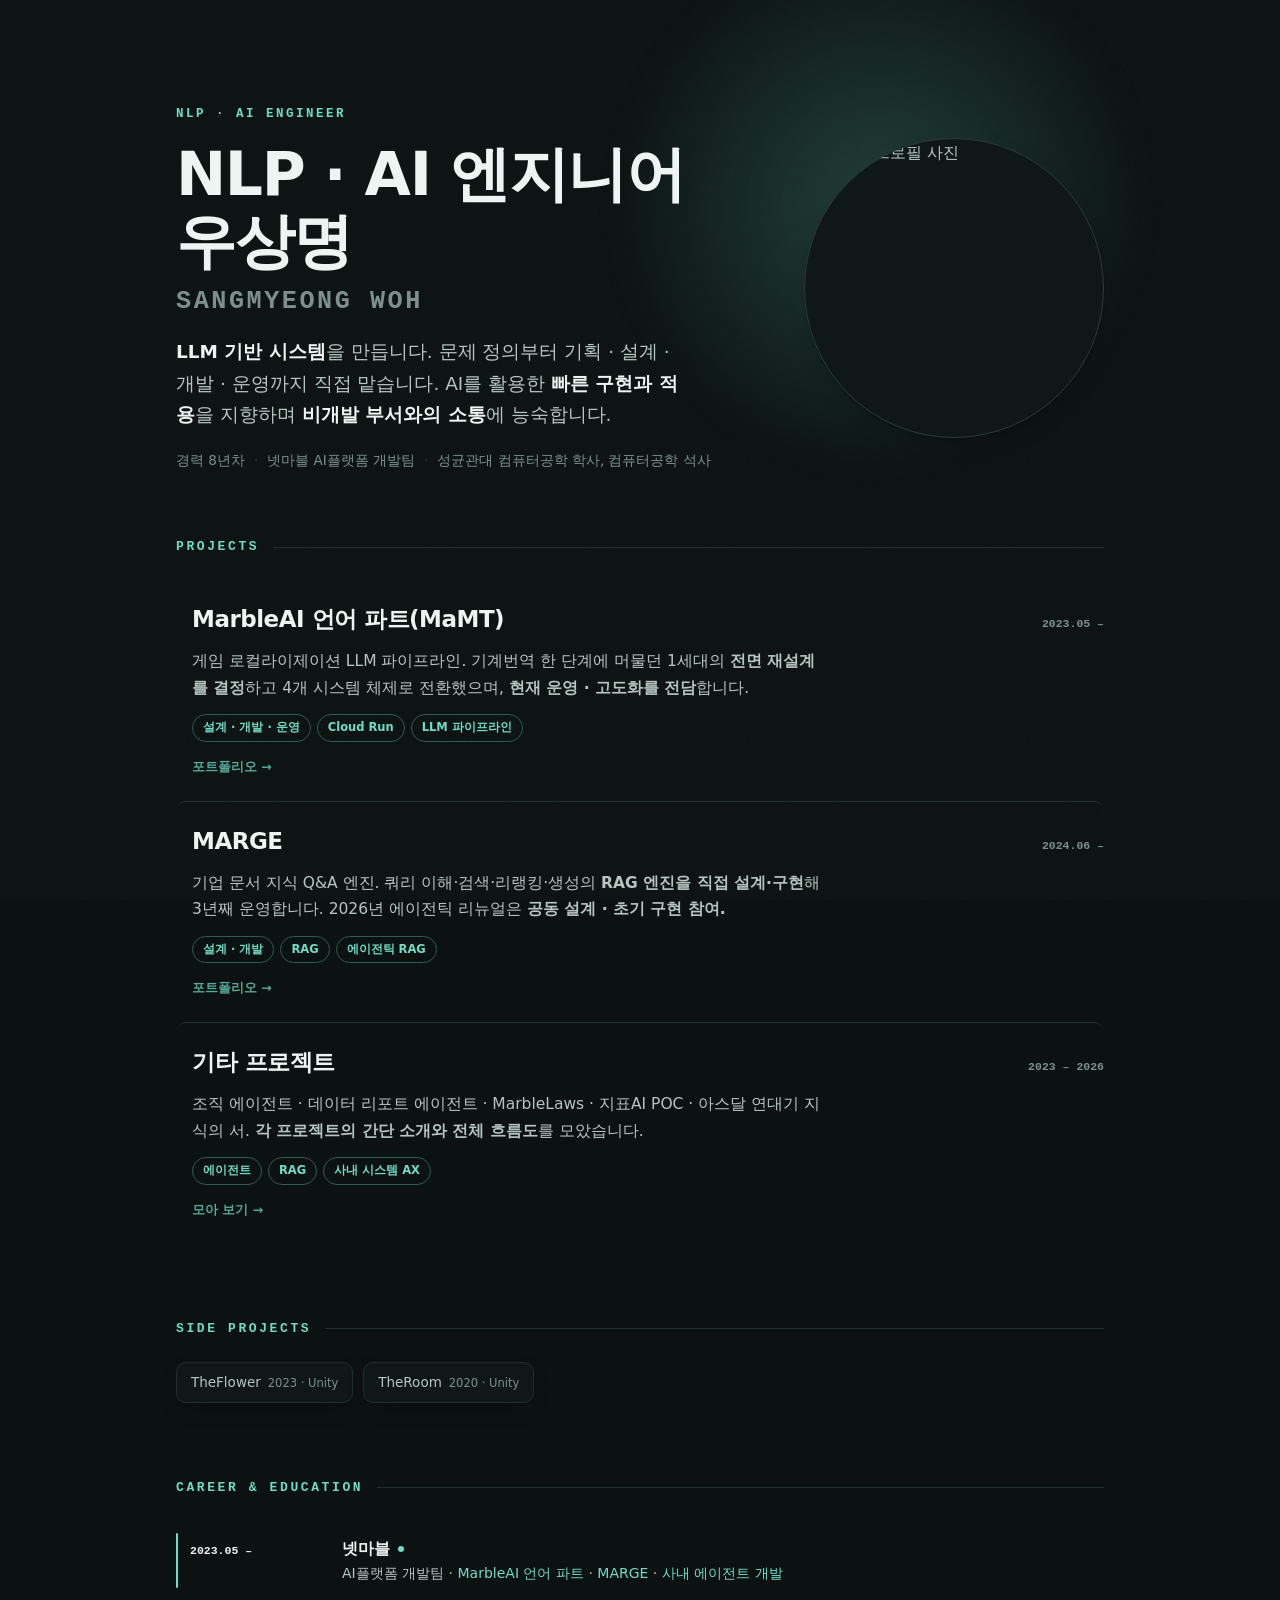
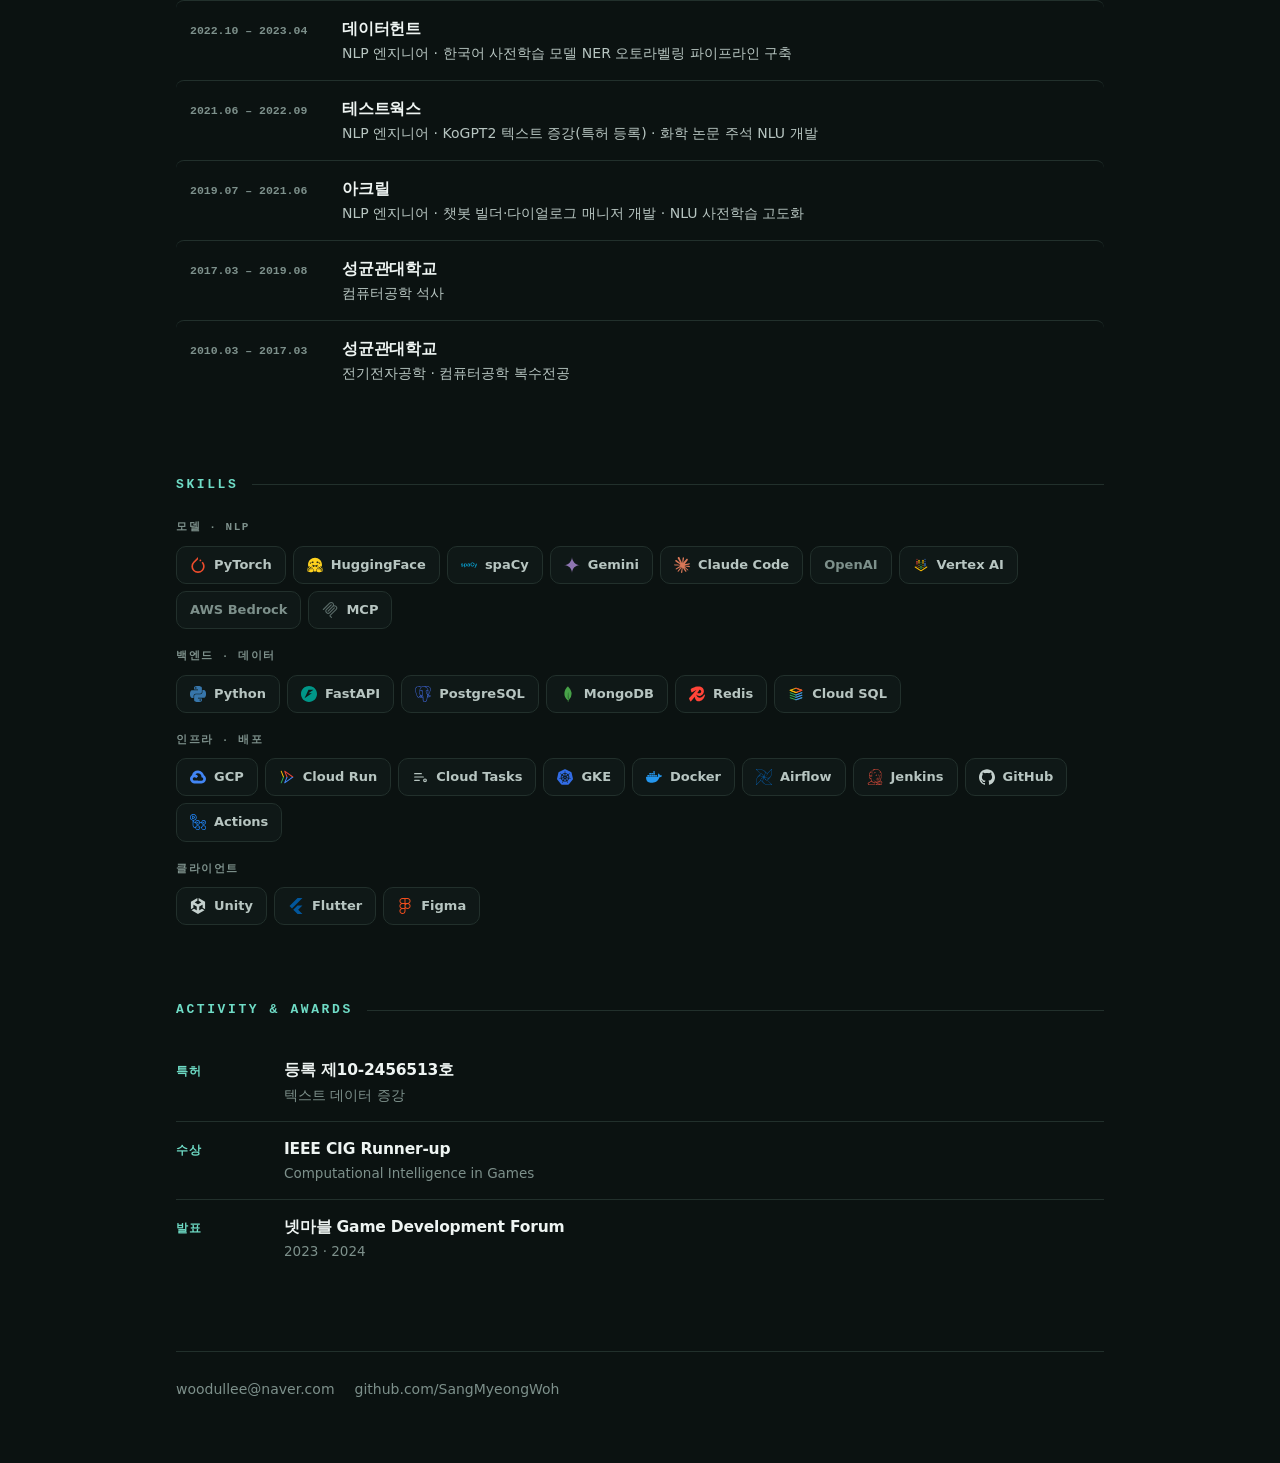
==== commit 15c995f3: "MarbleAI·메인: 운영·고도화 전담을 헤더와 카드에 명시 Co-Authored-By: Claude Fable 5.1 <noreply@anthropic.com> Claude-S" ====
--- a/index.html
+++ b/index.html
@@ -214,8 +214,8 @@
 
       <a class="prow" data-rise href="marbleai/">
         <div class="top"><h3>MarbleAI 언어 파트(MaMT)</h3><span class="when mono">2023.05 –</span></div>
-        <p>게임 로컬라이제이션 LLM 파이프라인. 기계번역 한 단계에 머물던 1세대의 <b>전면 재설계를 결정</b>하고 4개 시스템 체제로 전환했습니다.</p>
-        <div class="tags"><span>설계 · 개발</span><span>Cloud Run</span><span>LLM 파이프라인</span></div>
+        <p>게임 로컬라이제이션 LLM 파이프라인. 기계번역 한 단계에 머물던 1세대의 <b>전면 재설계를 결정</b>하고 4개 시스템 체제로 전환했으며, <b>현재 운영 · 고도화를 전담</b>합니다.</p>
+        <div class="tags"><span>설계 · 개발 · 운영</span><span>Cloud Run</span><span>LLM 파이프라인</span></div>
         <div class="go">포트폴리오 →</div>
       </a>
 
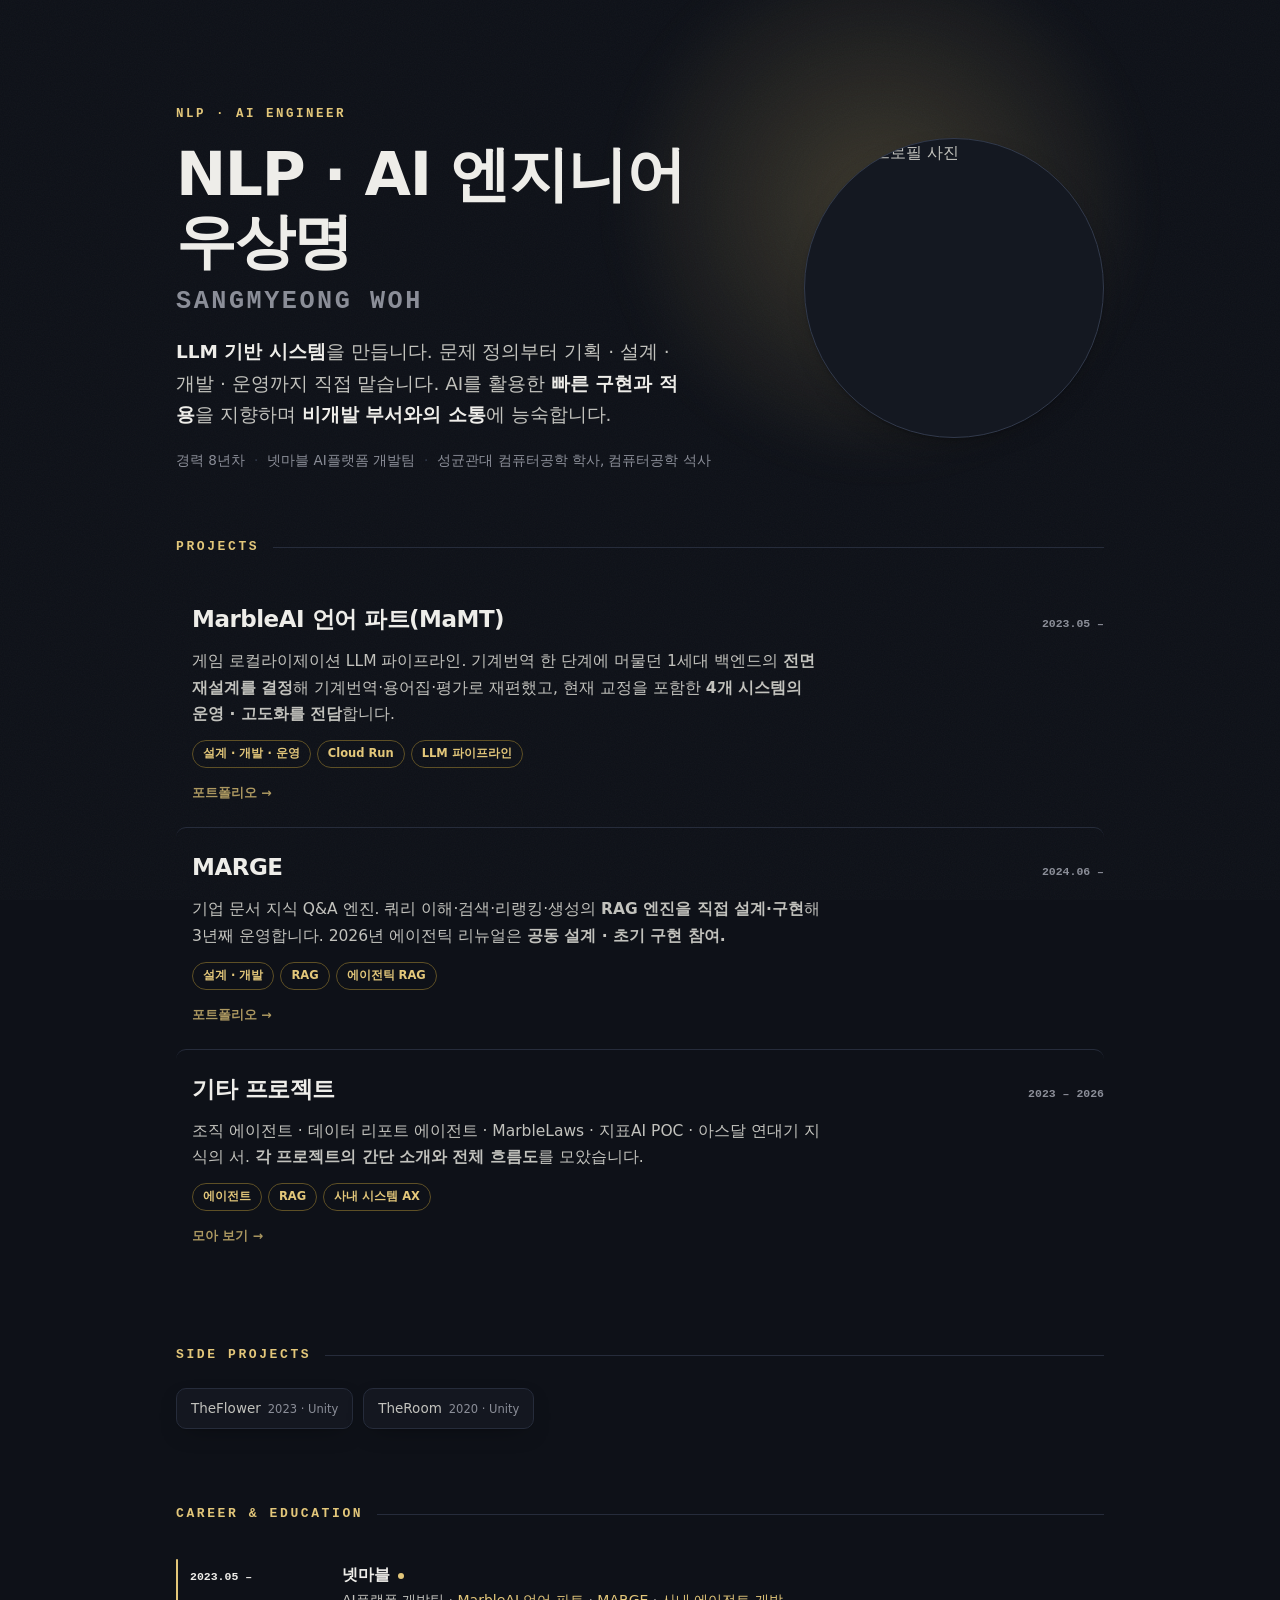
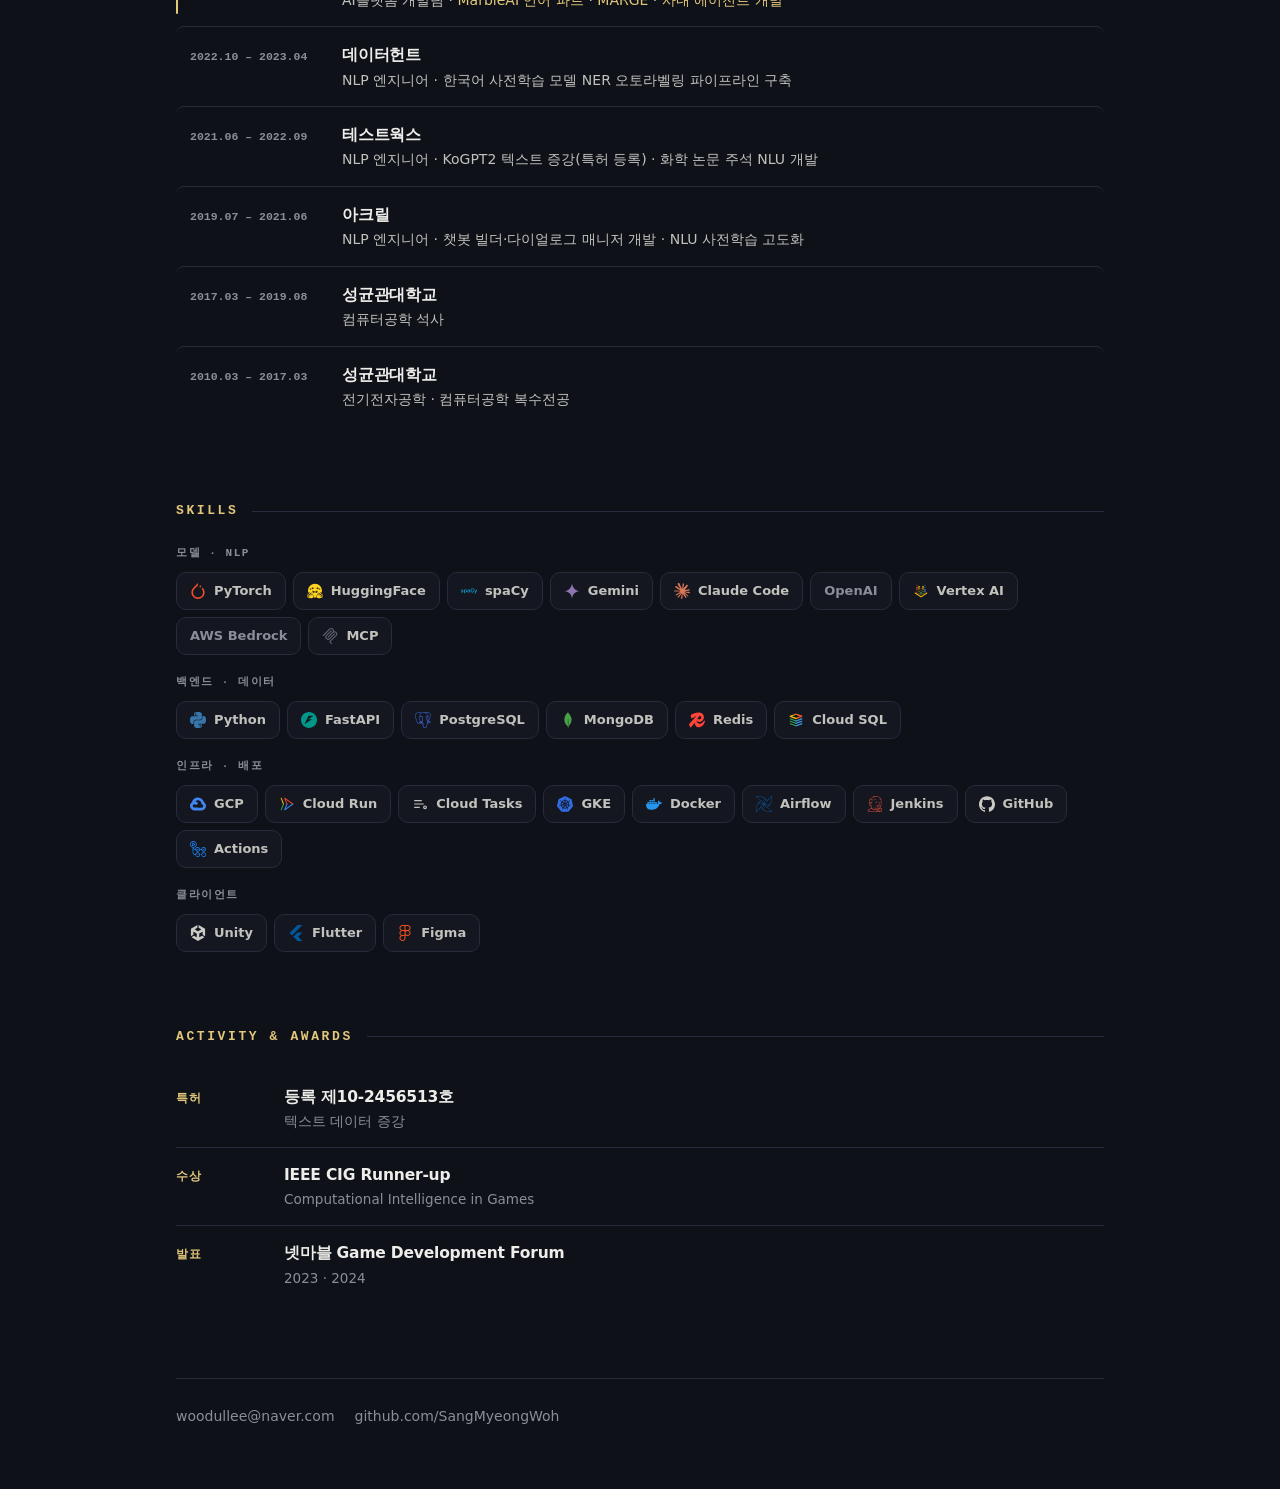
==== commit 459e76e4: "전 페이지·도면·프로필 자산 색을 청록에서 남색 + 옅은 금색으로 통일 - 메인·MarbleAI·MARGE·기타 프로젝트 페이지의 색 토큰 교체 (다크 고정 유지) - 그림 15장" ====
--- a/index.html
+++ b/index.html
@@ -8,7 +8,7 @@
 <meta name="description" content="8년차 NLP·AI 엔지니어, 성균관대 컴퓨터공학 학사, 컴퓨터공학 석사. 게임을 31개 언어로 내보내는 로컬라이제이션 파이프라인과 사내 업무 AI 에이전트를 만듭니다. 넷마블 AI플랫폼 개발팀.">
 <link rel="preconnect" href="https://cdn.jsdelivr.net" crossorigin>
 <link rel="stylesheet" as="style" crossorigin href="https://cdn.jsdelivr.net/gh/orioncactus/pretendard@v1.3.9/dist/web/variable/pretendardvariable-dynamic-subset.min.css">
-<link rel="icon" href="data:image/svg+xml,%3Csvg xmlns='http://www.w3.org/2000/svg' viewBox='0 0 32 32'%3E%3Crect width='32' height='32' rx='8' fill='%230b6b5c'/%3E%3Cpath d='M7.5 11l3.1 10L15.5 12.5 20.4 21l3.1-10' fill='none' stroke='%23eaf5f2' stroke-width='2.4' stroke-linejoin='round' stroke-linecap='round'/%3E%3C/svg%3E">
+<link rel="icon" href="data:image/svg+xml,%3Csvg xmlns='http://www.w3.org/2000/svg' viewBox='0 0 32 32'%3E%3Crect width='32' height='32' rx='8' fill='%231b2130'/%3E%3Cpath d='M7.5 11l3.1 10L15.5 12.5 20.4 21l3.1-10' fill='none' stroke='%23e3c77a' stroke-width='2.4' stroke-linejoin='round' stroke-linecap='round'/%3E%3C/svg%3E">
 <meta property="og:type" content="website">
 <meta property="og:title" content="우상명 — NLP · AI 엔지니어">
 <meta property="og:description" content="8년차 NLP·AI 엔지니어. 게임 로컬라이제이션 AI 플랫폼 언어 파트 담당.">
@@ -16,8 +16,8 @@
 <meta name="twitter:card" content="summary">
 <style>
 :root{
-  --bg:#0b1211; --bg2:#0f1817; --line:#22302c; --line2:#2c3d38;
-  --ink:#eef4f2; --sub:#b7c5c1; --muted:#7d908b; --accent:#6fdcc6; --accent-dim:#2a5f56;
+  --bg:#0e1118; --bg2:#141821; --line:#262c3b; --line2:#323a4c;
+  --ink:#eeede9; --sub:#c2c2bd; --muted:#8b8e98; --accent:#e3c77a; --accent-dim:#5e5026;
 }
 
 *{margin:0;padding:0;box-sizing:border-box}
@@ -101,7 +101,7 @@
 .tech .ic{display:block}
 .tech.plain{color:var(--muted)}
 .tech.plain:hover{color:var(--ink)}
- .tech .ic-dk{fill:#C3CFCC} 
+ .tech .ic-dk{fill:#cbcbc6} 
 
 /* ── 수상 ──────────────────────────────── */
 .awards{display:grid;gap:0}
@@ -173,7 +173,7 @@
 @media (prefers-reduced-motion:reduce){ .js [data-rise]{opacity:1;transform:none;transition:none} }
 
 /* ── 리디자인 감사 반영 ─────────────────────────── */
-::selection{background:var(--accent);color:#06100e}
+::selection{background:var(--accent);color:#14110a}
 a:focus-visible,button:focus-visible,summary:focus-visible,[tabindex]:focus-visible,
 input:focus-visible,select:focus-visible,textarea:focus-visible{
   outline:2px solid var(--accent);outline-offset:3px;border-radius:6px}
@@ -189,7 +189,7 @@
 .skip{position:absolute;width:1px;height:1px;padding:0;margin:-1px;overflow:hidden;
       clip:rect(0 0 0 0);clip-path:inset(50%);white-space:nowrap;border:0}
 .skip:focus{position:fixed;left:12px;top:12px;width:auto;height:auto;margin:0;padding:10px 16px;
-      clip:auto;clip-path:none;background:var(--accent);color:#06100e;border-radius:10px;
+      clip:auto;clip-path:none;background:var(--accent);color:#14110a;border-radius:10px;
       font-weight:700;z-index:60}
 </style>
 </head>
@@ -214,7 +214,7 @@
 
       <a class="prow" data-rise href="marbleai/">
         <div class="top"><h3>MarbleAI 언어 파트(MaMT)</h3><span class="when mono">2023.05 –</span></div>
-        <p>게임 로컬라이제이션 LLM 파이프라인. 기계번역 한 단계에 머물던 1세대의 <b>전면 재설계를 결정</b>하고 4개 시스템 체제로 전환했으며, <b>현재 운영 · 고도화를 전담</b>합니다.</p>
+        <p>게임 로컬라이제이션 LLM 파이프라인. 기계번역 한 단계에 머물던 1세대 백엔드의 <b>전면 재설계를 결정</b>해 기계번역·용어집·평가로 재편했고, 현재 교정을 포함한 <b>4개 시스템의 운영 · 고도화를 전담</b>합니다.</p>
         <div class="tags"><span>설계 · 개발 · 운영</span><span>Cloud Run</span><span>LLM 파이프라인</span></div>
         <div class="go">포트폴리오 →</div>
       </a>
@@ -273,7 +273,7 @@
         <span class="tech plain">OpenAI</span>
         <span class="tech"><img class="ic" src="[data-uri]" width="16" height="16" alt="" aria-hidden="true">Vertex AI</span>
         <span class="tech plain">AWS Bedrock</span>
-        <span class="tech"><svg class="ic" viewBox="0 0 24 24" width="16" height="16" fill="#5A6B68" aria-hidden="true"><path d="M13.85 0a4.16 4.16 0 0 0-2.95 1.217L1.456 10.66a.835.835 0 0 0 0 1.18.835.835 0 0 0 1.18 0l9.442-9.442a2.49 2.49 0 0 1 3.541 0 2.49 2.49 0 0 1 0 3.541L8.59 12.97l-.1.1a.835.835 0 0 0 0 1.18.835.835 0 0 0 1.18 0l.1-.098 7.03-7.034a2.49 2.49 0 0 1 3.542 0l.049.05a2.49 2.49 0 0 1 0 3.54l-8.54 8.54a1.96 1.96 0 0 0 0 2.755l1.753 1.753a.835.835 0 0 0 1.18 0 .835.835 0 0 0 0-1.18l-1.753-1.753a.266.266 0 0 1 0-.394l8.54-8.54a4.185 4.185 0 0 0 0-5.9l-.05-.05a4.16 4.16 0 0 0-2.95-1.218c-.2 0-.401.02-.6.048a4.17 4.17 0 0 0-1.17-3.552A4.16 4.16 0 0 0 13.85 0m0 3.333a.84.84 0 0 0-.59.245L6.275 10.56a4.186 4.186 0 0 0 0 5.902 4.186 4.186 0 0 0 5.902 0L19.16 9.48a.835.835 0 0 0 0-1.18.835.835 0 0 0-1.18 0l-6.985 6.984a2.49 2.49 0 0 1-3.54 0 2.49 2.49 0 0 1 0-3.54l6.983-6.985a.835.835 0 0 0 0-1.18.84.84 0 0 0-.59-.245"/></svg>MCP</span>
+        <span class="tech"><svg class="ic" viewBox="0 0 24 24" width="16" height="16" fill="#5f6370" aria-hidden="true"><path d="M13.85 0a4.16 4.16 0 0 0-2.95 1.217L1.456 10.66a.835.835 0 0 0 0 1.18.835.835 0 0 0 1.18 0l9.442-9.442a2.49 2.49 0 0 1 3.541 0 2.49 2.49 0 0 1 0 3.541L8.59 12.97l-.1.1a.835.835 0 0 0 0 1.18.835.835 0 0 0 1.18 0l.1-.098 7.03-7.034a2.49 2.49 0 0 1 3.542 0l.049.05a2.49 2.49 0 0 1 0 3.54l-8.54 8.54a1.96 1.96 0 0 0 0 2.755l1.753 1.753a.835.835 0 0 0 1.18 0 .835.835 0 0 0 0-1.18l-1.753-1.753a.266.266 0 0 1 0-.394l8.54-8.54a4.185 4.185 0 0 0 0-5.9l-.05-.05a4.16 4.16 0 0 0-2.95-1.218c-.2 0-.401.02-.6.048a4.17 4.17 0 0 0-1.17-3.552A4.16 4.16 0 0 0 13.85 0m0 3.333a.84.84 0 0 0-.59.245L6.275 10.56a4.186 4.186 0 0 0 0 5.902 4.186 4.186 0 0 0 5.902 0L19.16 9.48a.835.835 0 0 0 0-1.18.835.835 0 0 0-1.18 0l-6.985 6.984a2.49 2.49 0 0 1-3.54 0 2.49 2.49 0 0 1 0-3.54l6.983-6.985a.835.835 0 0 0 0-1.18.84.84 0 0 0-.59-.245"/></svg>MCP</span>
         </div>
       </div>
       <div class="grp">
@@ -297,14 +297,14 @@
         <span class="tech"><svg class="ic" viewBox="0 0 24 24" width="16" height="16" fill="#2496ED" aria-hidden="true"><path d="M13.983 11.078h2.119a.186.186 0 00.186-.185V9.006a.186.186 0 00-.186-.186h-2.119a.185.185 0 00-.185.185v1.888c0 .102.083.185.185.185m-2.954-5.43h2.118a.186.186 0 00.186-.186V3.574a.186.186 0 00-.186-.185h-2.118a.185.185 0 00-.185.185v1.888c0 .102.082.185.185.185m0 2.716h2.118a.187.187 0 00.186-.186V6.29a.186.186 0 00-.186-.185h-2.118a.185.185 0 00-.185.185v1.887c0 .102.082.185.185.186m-2.93 0h2.12a.186.186 0 00.184-.186V6.29a.185.185 0 00-.185-.185H8.1a.185.185 0 00-.185.185v1.887c0 .102.083.185.185.186m-2.964 0h2.119a.186.186 0 00.185-.186V6.29a.185.185 0 00-.185-.185H5.136a.186.186 0 00-.186.185v1.887c0 .102.084.185.186.186m5.893 2.715h2.118a.186.186 0 00.186-.185V9.006a.186.186 0 00-.186-.186h-2.118a.185.185 0 00-.185.185v1.888c0 .102.082.185.185.185m-2.93 0h2.12a.185.185 0 00.184-.185V9.006a.185.185 0 00-.184-.186h-2.12a.185.185 0 00-.184.185v1.888c0 .102.083.185.185.185m-2.964 0h2.119a.185.185 0 00.185-.185V9.006a.185.185 0 00-.184-.186h-2.12a.186.186 0 00-.186.186v1.887c0 .102.084.185.186.185m-2.92 0h2.12a.185.185 0 00.184-.185V9.006a.185.185 0 00-.184-.186h-2.12a.185.185 0 00-.184.185v1.888c0 .102.082.185.185.185M23.763 9.89c-.065-.051-.672-.51-1.954-.51-.338.001-.676.03-1.01.087-.248-1.7-1.653-2.53-1.716-2.566l-.344-.199-.226.327c-.284.438-.49.922-.612 1.43-.23.97-.09 1.882.403 2.661-.595.332-1.55.413-1.744.42H.751a.751.751 0 00-.75.748 11.376 11.376 0 00.692 4.062c.545 1.428 1.355 2.48 2.41 3.124 1.18.723 3.1 1.137 5.275 1.137.983.003 1.963-.086 2.93-.266a12.248 12.248 0 003.823-1.389c.98-.567 1.86-1.288 2.61-2.136 1.252-1.418 1.998-2.997 2.553-4.4h.221c1.372 0 2.215-.549 2.68-1.009.309-.293.55-.65.707-1.046l.098-.288Z"/></svg>Docker</span>
         <span class="tech"><svg class="ic" viewBox="0 0 24 24" width="16" height="16" fill="#017CEE" aria-hidden="true"><path d="M17.195 16.822l4.002-4.102C23.55 10.308 23.934 5.154 24 .43a.396.396 0 0 0-.246-.373.392.392 0 0 0-.437.09l-6.495 6.658-4.102-4.003C10.309.45 5.154.066.43 0H.423a.397.397 0 0 0-.277.683l6.658 6.494-4.003 4.103C.45 13.692.065 18.846 0 23.57a.398.398 0 0 0 .683.282l6.494-6.657 3.934 3.837.17.165c2.41 2.353 7.565 2.737 12.288 2.803h.006a.397.397 0 0 0 .277-.683l-6.657-6.495zm-.409-9.476c.04.115.05.24.031.344-.17.96-1.593 2.538-4.304 3.87a.597.597 0 0 0-.08-.079c1.432-3.155 1.828-5.61 1.175-7.322l3.058 2.984.12.203zm-.131 9.44a.73.73 0 0 1-.347.031c-.96-.171-2.537-1.594-3.87-4.307a.656.656 0 0 0 .08-.078l-.001.001c3.155 1.432 5.61 1.83 7.324 1.174l-2.969 3.043M23.568.392a.05.05 0 0 1 .052-.011c.018.006.03.024.029.043-.065 4.655-.437 9.726-2.703 12.05-1.53 1.565-4.326 1.419-8.283-.377.006-.037.021-.07.02-.108 0-.044-.017-.082-.026-.123 2.83-1.39 4.315-3.037 4.506-4.115.057-.322-.009-.542-.102-.688l6.507-6.67V.392zM.393.43A.045.045 0 0 1 .382.38C.39.36.403.343.425.35c4.655.065 9.727.438 12.05 2.703l.002.002c1.56 1.527 1.415 4.323-.379 8.28-.033-.005-.062-.02-.097-.02h-.008c-.045.001-.084.019-.126.027-1.39-2.83-3.037-4.314-4.115-4.506-.323-.057-.542.01-.688.103L.393.43zm11.94 11.563a.331.331 0 0 1-.327.335H12a.332.332 0 0 1-.004-.661c.172.016.333.144.335.326h.002zm-5.12 4.661a.722.722 0 0 1-.03-.345c.17-.96 1.595-2.54 4.309-3.873.013.016.019.035.033.05.013.012.03.017.044.028-1.434 3.158-1.83 5.613-1.177 7.326l-3.041-2.967m-.006-9.659a.735.735 0 0 1 .345-.031c.961.17 2.54 1.594 3.871 4.306a.597.597 0 0 0-.079.08c-2.167-.983-4.007-1.484-5.498-1.484-.68 0-1.289.103-1.825.308L7.128 7.35M.43 23.607c-.018.018-.038.015-.052.01-.019-.007-.028-.021-.028-.043.065-4.654.437-9.725 2.703-12.049 1.527-1.565 4.325-1.419 8.286.378-.006.035-.02.067-.02.104 0 .043.018.083.026.124-2.831 1.391-4.317 3.04-4.51 4.117-.057.322.01.542.103.688L.43 23.607zm23.144.042c-4.655-.065-9.726-.437-12.05-2.703l-.005-.006c-1.56-1.526-1.412-4.322.383-8.279.033.005.064.02.098.02h.009c.043 0 .08-.018.122-.027 1.39 2.832 3.036 4.317 4.115 4.51.083.014.16.021.23.021a.776.776 0 0 0 .45-.133l6.68 6.516c.02.02.016.04.01.052a.042.042 0 0 1-.042.029z"/></svg>Airflow</span>
         <span class="tech"><svg class="ic" viewBox="0 0 24 24" width="16" height="16" fill="#D24939" aria-hidden="true"><path d="M2.872 24h-.975a3.866 3.866 0 01-.07-.197c-.215-.666-.594-1.49-.692-2.154-.146-.984.78-1.039 1.374-1.465.915-.66 1.635-1.025 2.627-1.62.295-.179 1.182-.624 1.281-.829.201-.408-.345-.982-.49-1.3-.225-.507-.345-.937-.376-1.435-.824-.13-1.455-.627-1.844-1.185-.63-.925-1.066-2.635-.525-3.936.045-.103.254-.305.285-.463.06-.308-.105-.72-.12-1.048-.06-1.692.284-3.15 1.425-3.66.463-1.84 2.113-2.453 3.673-3.367.58-.342 1.224-.562 1.89-.807 2.372-.877 6.027-.712 7.994.783.836.633 2.176 1.97 2.656 2.939 1.262 2.555 1.17 6.825.287 9.934-.12.421-.29 1.032-.533 1.533-.168.35-.689 1.05-.625 1.36.064.314 1.19 1.17 1.432 1.395.434.422 1.26.975 1.324 1.5.07.557-.248 1.336-.41 1.875-.217.721-.436 1.441-.654 2.131H2.87zm11.104-3.54c-.545-.3-1.361-.622-2.065-.757-.87-.164-.78 1.188-.75 1.994.03.643.36 1.316.51 1.744.076.197.09.41.256.449.3.068 1.29-.326 1.575-.479.6-.328 1.064-.844 1.574-1.189.016-.17.016-.34.03-.508a2.648 2.648 0 00-1.095-.277c.314-.15.75-.15 1.035-.332l.016-.193c-.496-.03-.69-.254-1.021-.436zm7.454 2.935a17.78 17.78 0 00.465-1.752c.06-.287.215-.918.178-1.176-.059-.459-.684-.799-1.004-1.086-.584-.525-.95-.975-1.56-1.469-.249.375-.78.615-.983.914 1.447-.689 1.71 2.625 1.141 3.69.09.329.391.45.514.735l-.086.166h1.29c.013 0 .03 0 .044.014zm-6.634-.012c-.05-.074-.1-.135-.15-.209l-.301.195h.45zm2.77 0c.008-.209.018-.404.03-.598-.53.029-.825-.48-1.196-.527-.324-.045-.6.361-1.02.195-.095.105-.183.227-.284.316.154.18.295.375.424.584h.815c.014-.164.135-.285.3-.285.165 0 .284.121.284.27h.66zm2.116 0c-.314-.479-.947-.898-1.68-.555l-.03.541h1.71zm-8.51 0l-.104-.344c-.225-.72-.36-1.26-.405-1.68-.914-.436-1.875-.87-2.654-1.426-.15-.105-1.109-1.35-1.23-1.305-1.739.676-3.359 1.86-4.814 2.984.256.557.48 1.141.69 1.74h8.505zm8.265-2.113c-.029-.512-.164-1.56-.48-1.74-.66-.39-1.846.78-2.34.943.045.15.135.271.15.48.285-.074.645-.029.898.092-.299.03-.629.03-.824.164-.074.195.016.48-.029.764.69.197 1.5.303 2.385.332.164-.227.225-.645.211-1.082zm-4.08-.36c-.044.375.046.51.12.943 1.26.391 1.034-1.74-.135-.959zM8.76 19.5c-.45.457 1.27 1.082 1.814 1.115 0-.29.165-.564.135-.77-.65-.118-1.502-.042-1.945-.347zm5.565.215c0 .043-.061.03-.068.064.58.451 1.014.545 1.802.51.354-.262.67-.563 1.043-.807-.855.074-1.931.607-2.774.23zm3.42-17.726c-1.606-.906-4.35-1.591-6.076-.731-1.38.692-3.27 1.84-3.899 3.292.6 1.402-.166 2.686-.226 4.109-.018.757.36 1.42.391 2.242-.2.338-.825.38-1.26.356-.146-.729-.4-1.549-1.155-1.63-1.064-.116-1.845.764-1.89 1.683-.06 1.08.833 2.864 2.085 2.745.488-.046.608-.54 1.139-.54.285.57-.445.75-.523 1.154-.016.105.06.511.104.705.233.944.744 2.16 1.245 2.88.635.9 1.884 1.051 3.229 1.141.24-.525 1.125-.48 1.706-.346-.691-.27-1.336-.945-1.875-1.529-.615-.676-1.23-1.41-1.261-2.28 1.155 1.604 2.1 3 4.2 3.704 1.59.525 3.45-.254 4.664-1.109.51-.359.811-.93 1.17-1.439 1.35-1.936 1.98-4.71 1.846-7.394-.06-1.111-.06-2.221-.436-2.955-.389-.781-1.695-1.471-2.475-.781-.15-.764.63-1.23 1.545-.96-.66-.854-1.336-1.858-2.266-2.384zM13.58 14.896c.615 1.544 2.724 1.363 4.505 1.323-.084.194-.256.435-.465.515-.57.232-2.145.408-2.937-.012-.506-.27-.824-.873-1.102-1.227-.137-.172-.795-.608-.012-.609zm.164-.87c.893.464 2.52.517 3.731.48.066.267.066.593.068.913-1.55.08-3.386-.304-3.794-1.395h-.005zm6.675-.586c-.473.9-1.145 1.897-2.539 1.928-.023-.284-.045-.735 0-.904 1.064-.103 1.727-.646 2.543-1.017zm-.649-.667c-1.02.66-2.154 1.375-3.824 1.21-.351-.31-.485-1-.14-1.458.181.313.06.885.57.97.944.165 2.038-.579 2.73-.84.42-.713-.046-.976-.42-1.433-.782-.93-1.83-2.1-1.802-3.51.314-.224.346.346.391.45.404.96 1.424 2.175 2.174 3 .18.21.48.39.51.524.092.39-.254.854-.209 1.11zm-13.439-.675c-.314-.184-.393-.99-.768-1.01-.535-.03-.438 1.05-.436 1.68-.37-.33-.435-1.365-.164-1.89-.308-.15-.445.164-.618.284.22-1.59 2.34-.734 1.99.96zM4.713 5.995c-.685.756-.54 2.174-.459 3.188 1.244-.785 2.898.06 2.883 1.394.595-.016.223-.744.115-1.215-.353-1.528.592-3.187.041-4.59-1.064.084-1.939.52-2.578 1.215zm9.12 1.113c.307.562.404 1.148.84 1.57.195.19.574.424.387.95-.045.121-.365.391-.551.45-.674.195-2.254.03-1.721-.81.563.015 1.314.36 1.732-.045-.314-.524-.885-1.53-.674-2.13zm6.198-.013h.068c.33.668.6 1.375 1.004 1.965-.27.628-2.053 1.19-2.023.057.39-.17 1.05-.035 1.395-.25-.193-.556-.48-1.006-.434-1.771zm-6.927-1.617c-1.422-.33-2.131.592-2.56 1.553-.384-.094-.231-.615-.135-.883.255-.701 1.28-1.633 2.119-1.506.359.057.848.386.576.834zM9.642 1.593c-1.56.44-3.56 1.574-4.2 2.974.495-.07.84-.321 1.33-.351.186-.016.428.074.641.015.424-.104.78-1.065 1.102-1.41.31-.345.685-.496.94-.81.167-.09.409-.074.42-.33-.073-.075-.15-.135-.232-.105v.017z"/></svg>Jenkins</span>
-        <span class="tech"><svg class="ic ic-dk" viewBox="0 0 24 24" width="16" height="16" fill="#3E4A50" aria-hidden="true"><path d="M12 .297c-6.63 0-12 5.373-12 12 0 5.303 3.438 9.8 8.205 11.385.6.113.82-.258.82-.577 0-.285-.01-1.04-.015-2.04-3.338.724-4.042-1.61-4.042-1.61C4.422 18.07 3.633 17.7 3.633 17.7c-1.087-.744.084-.729.084-.729 1.205.084 1.838 1.236 1.838 1.236 1.07 1.835 2.809 1.305 3.495.998.108-.776.417-1.305.76-1.605-2.665-.3-5.466-1.332-5.466-5.93 0-1.31.465-2.38 1.235-3.22-.135-.303-.54-1.523.105-3.176 0 0 1.005-.322 3.3 1.23.96-.267 1.98-.399 3-.405 1.02.006 2.04.138 3 .405 2.28-1.552 3.285-1.23 3.285-1.23.645 1.653.24 2.873.12 3.176.765.84 1.23 1.91 1.23 3.22 0 4.61-2.805 5.625-5.475 5.92.42.36.81 1.096.81 2.22 0 1.606-.015 2.896-.015 3.286 0 .315.21.69.825.57C20.565 22.092 24 17.592 24 12.297c0-6.627-5.373-12-12-12"/></svg>GitHub</span>
+        <span class="tech"><svg class="ic ic-dk" viewBox="0 0 24 24" width="16" height="16" fill="#3c4454" aria-hidden="true"><path d="M12 .297c-6.63 0-12 5.373-12 12 0 5.303 3.438 9.8 8.205 11.385.6.113.82-.258.82-.577 0-.285-.01-1.04-.015-2.04-3.338.724-4.042-1.61-4.042-1.61C4.422 18.07 3.633 17.7 3.633 17.7c-1.087-.744.084-.729.084-.729 1.205.084 1.838 1.236 1.838 1.236 1.07 1.835 2.809 1.305 3.495.998.108-.776.417-1.305.76-1.605-2.665-.3-5.466-1.332-5.466-5.93 0-1.31.465-2.38 1.235-3.22-.135-.303-.54-1.523.105-3.176 0 0 1.005-.322 3.3 1.23.96-.267 1.98-.399 3-.405 1.02.006 2.04.138 3 .405 2.28-1.552 3.285-1.23 3.285-1.23.645 1.653.24 2.873.12 3.176.765.84 1.23 1.91 1.23 3.22 0 4.61-2.805 5.625-5.475 5.92.42.36.81 1.096.81 2.22 0 1.606-.015 2.896-.015 3.286 0 .315.21.69.825.57C20.565 22.092 24 17.592 24 12.297c0-6.627-5.373-12-12-12"/></svg>GitHub</span>
         <span class="tech"><svg class="ic" viewBox="0 0 24 24" width="16" height="16" fill="#2088FF" aria-hidden="true"><path d="M10.984 13.836a.5.5 0 0 1-.353-.146l-.745-.743a.5.5 0 1 1 .706-.708l.392.391 1.181-1.18a.5.5 0 0 1 .708.707l-1.535 1.533a.504.504 0 0 1-.354.146zm9.353-.147l1.534-1.532a.5.5 0 0 0-.707-.707l-1.181 1.18-.392-.391a.5.5 0 1 0-.706.708l.746.743a.497.497 0 0 0 .706-.001zM4.527 7.452l2.557-1.585A1 1 0 0 0 7.09 4.17L4.533 2.56A1 1 0 0 0 3 3.406v3.196a1.001 1.001 0 0 0 1.527.85zm2.03-2.436L4 6.602V3.406l2.557 1.61zM24 12.5c0 1.93-1.57 3.5-3.5 3.5a3.503 3.503 0 0 1-3.46-3h-2.08a3.503 3.503 0 0 1-3.46 3 3.502 3.502 0 0 1-3.46-3h-.558c-.972 0-1.85-.399-2.482-1.042V17c0 1.654 1.346 3 3 3h.04c.244-1.693 1.7-3 3.46-3 1.93 0 3.5 1.57 3.5 3.5S13.43 24 11.5 24a3.502 3.502 0 0 1-3.46-3H8c-2.206 0-4-1.794-4-4V9.899A5.008 5.008 0 0 1 0 5c0-2.757 2.243-5 5-5s5 2.243 5 5a5.005 5.005 0 0 1-4.952 4.998A2.482 2.482 0 0 0 7.482 12h.558c.244-1.693 1.7-3 3.46-3a3.502 3.502 0 0 1 3.46 3h2.08a3.503 3.503 0 0 1 3.46-3c1.93 0 3.5 1.57 3.5 3.5zm-15 8c0 1.378 1.122 2.5 2.5 2.5s2.5-1.122 2.5-2.5-1.122-2.5-2.5-2.5S9 19.122 9 20.5zM5 9c2.206 0 4-1.794 4-4S7.206 1 5 1 1 2.794 1 5s1.794 4 4 4zm9 3.5c0-1.378-1.122-2.5-2.5-2.5S9 11.122 9 12.5s1.122 2.5 2.5 2.5 2.5-1.122 2.5-2.5zm9 0c0-1.378-1.122-2.5-2.5-2.5S18 11.122 18 12.5s1.122 2.5 2.5 2.5 2.5-1.122 2.5-2.5zm-13 8a.5.5 0 1 0 1 0 .5.5 0 0 0-1 0zm2 0a.5.5 0 1 0 1 0 .5.5 0 0 0-1 0zm12 0c0 1.93-1.57 3.5-3.5 3.5a3.503 3.503 0 0 1-3.46-3.002c-.007.001-.013.005-.021.005l-.506.017h-.017a.5.5 0 0 1-.016-.999l.506-.017c.018-.002.035.006.052.007A3.503 3.503 0 0 1 20.5 17c1.93 0 3.5 1.57 3.5 3.5zm-1 0c0-1.378-1.122-2.5-2.5-2.5S18 19.122 18 20.5s1.122 2.5 2.5 2.5 2.5-1.122 2.5-2.5z"/></svg>Actions</span>
         </div>
       </div>
       <div class="grp">
         <span class="gl">클라이언트</span>
         <div class="chips">
-        <span class="tech"><svg class="ic ic-dk" viewBox="0 0 24 24" width="16" height="16" fill="#3E4A50" aria-hidden="true"><path d="m12.9288 4.2939 3.7997 2.1929c.1366.077.1415.2905 0 .3675l-4.515 2.6076a.4192.4192 0 0 1-.4246 0L7.274 6.8543c-.139-.0745-.1415-.293 0-.3675l3.7972-2.193V0L1.3758 5.5977V16.793l3.7177-2.1456v-4.3858c-.0025-.1565.1813-.2682.318-.1838l4.5148 2.6076a.4252.4252 0 0 1 .2136.3676v5.2127c.0025.1565-.1813.2682-.3179.1838l-3.7996-2.1929-3.7178 2.1457L12 24l9.6954-5.5977-3.7178-2.1457-3.7996 2.1929c-.1341.082-.3229-.0248-.3179-.1838V13.053c0-.1565.087-.2956.2136-.3676l4.5149-2.6076c.134-.082.3228.0224.3179.1838v4.3858l3.7177 2.1456V5.5977L12.9288 0Z"/></svg>Unity</span>
+        <span class="tech"><svg class="ic ic-dk" viewBox="0 0 24 24" width="16" height="16" fill="#3c4454" aria-hidden="true"><path d="m12.9288 4.2939 3.7997 2.1929c.1366.077.1415.2905 0 .3675l-4.515 2.6076a.4192.4192 0 0 1-.4246 0L7.274 6.8543c-.139-.0745-.1415-.293 0-.3675l3.7972-2.193V0L1.3758 5.5977V16.793l3.7177-2.1456v-4.3858c-.0025-.1565.1813-.2682.318-.1838l4.5148 2.6076a.4252.4252 0 0 1 .2136.3676v5.2127c.0025.1565-.1813.2682-.3179.1838l-3.7996-2.1929-3.7178 2.1457L12 24l9.6954-5.5977-3.7178-2.1457-3.7996 2.1929c-.1341.082-.3229-.0248-.3179-.1838V13.053c0-.1565.087-.2956.2136-.3676l4.5149-2.6076c.134-.082.3228.0224.3179.1838v4.3858l3.7177 2.1456V5.5977L12.9288 0Z"/></svg>Unity</span>
         <span class="tech"><svg class="ic" viewBox="0 0 24 24" width="16" height="16" fill="#02569B" aria-hidden="true"><path d="M14.314 0L2.3 12 6 15.7 21.684.013h-7.357zm.014 11.072L7.857 17.53l6.47 6.47H21.7l-6.46-6.468 6.46-6.46h-7.37z"/></svg>Flutter</span>
         <span class="tech"><svg class="ic" viewBox="0 0 24 24" width="16" height="16" fill="#F24E1E" aria-hidden="true"><path d="M15.852 8.981h-4.588V0h4.588c2.476 0 4.49 2.014 4.49 4.49s-2.014 4.491-4.49 4.491zM12.735 7.51h3.117c1.665 0 3.019-1.355 3.019-3.019s-1.355-3.019-3.019-3.019h-3.117V7.51zm0 1.471H8.148c-2.476 0-4.49-2.014-4.49-4.49S5.672 0 8.148 0h4.588v8.981zm-4.587-7.51c-1.665 0-3.019 1.355-3.019 3.019s1.354 3.02 3.019 3.02h3.117V1.471H8.148zm4.587 15.019H8.148c-2.476 0-4.49-2.014-4.49-4.49s2.014-4.49 4.49-4.49h4.588v8.98zM8.148 8.981c-1.665 0-3.019 1.355-3.019 3.019s1.355 3.019 3.019 3.019h3.117V8.981H8.148zM8.172 24c-2.489 0-4.515-2.014-4.515-4.49s2.014-4.49 4.49-4.49h4.588v4.441c0 2.503-2.047 4.539-4.563 4.539zm-.024-7.51a3.023 3.023 0 0 0-3.019 3.019c0 1.665 1.365 3.019 3.044 3.019 1.705 0 3.093-1.376 3.093-3.068v-2.97H8.148zm7.704 0h-.098c-2.476 0-4.49-2.014-4.49-4.49s2.014-4.49 4.49-4.49h.098c2.476 0 4.49 2.014 4.49 4.49s-2.014 4.49-4.49 4.49zm-.097-7.509c-1.665 0-3.019 1.355-3.019 3.019s1.355 3.019 3.019 3.019h.098c1.665 0 3.019-1.355 3.019-3.019s-1.355-3.019-3.019-3.019h-.098z"/></svg>Figma</span>
         </div>
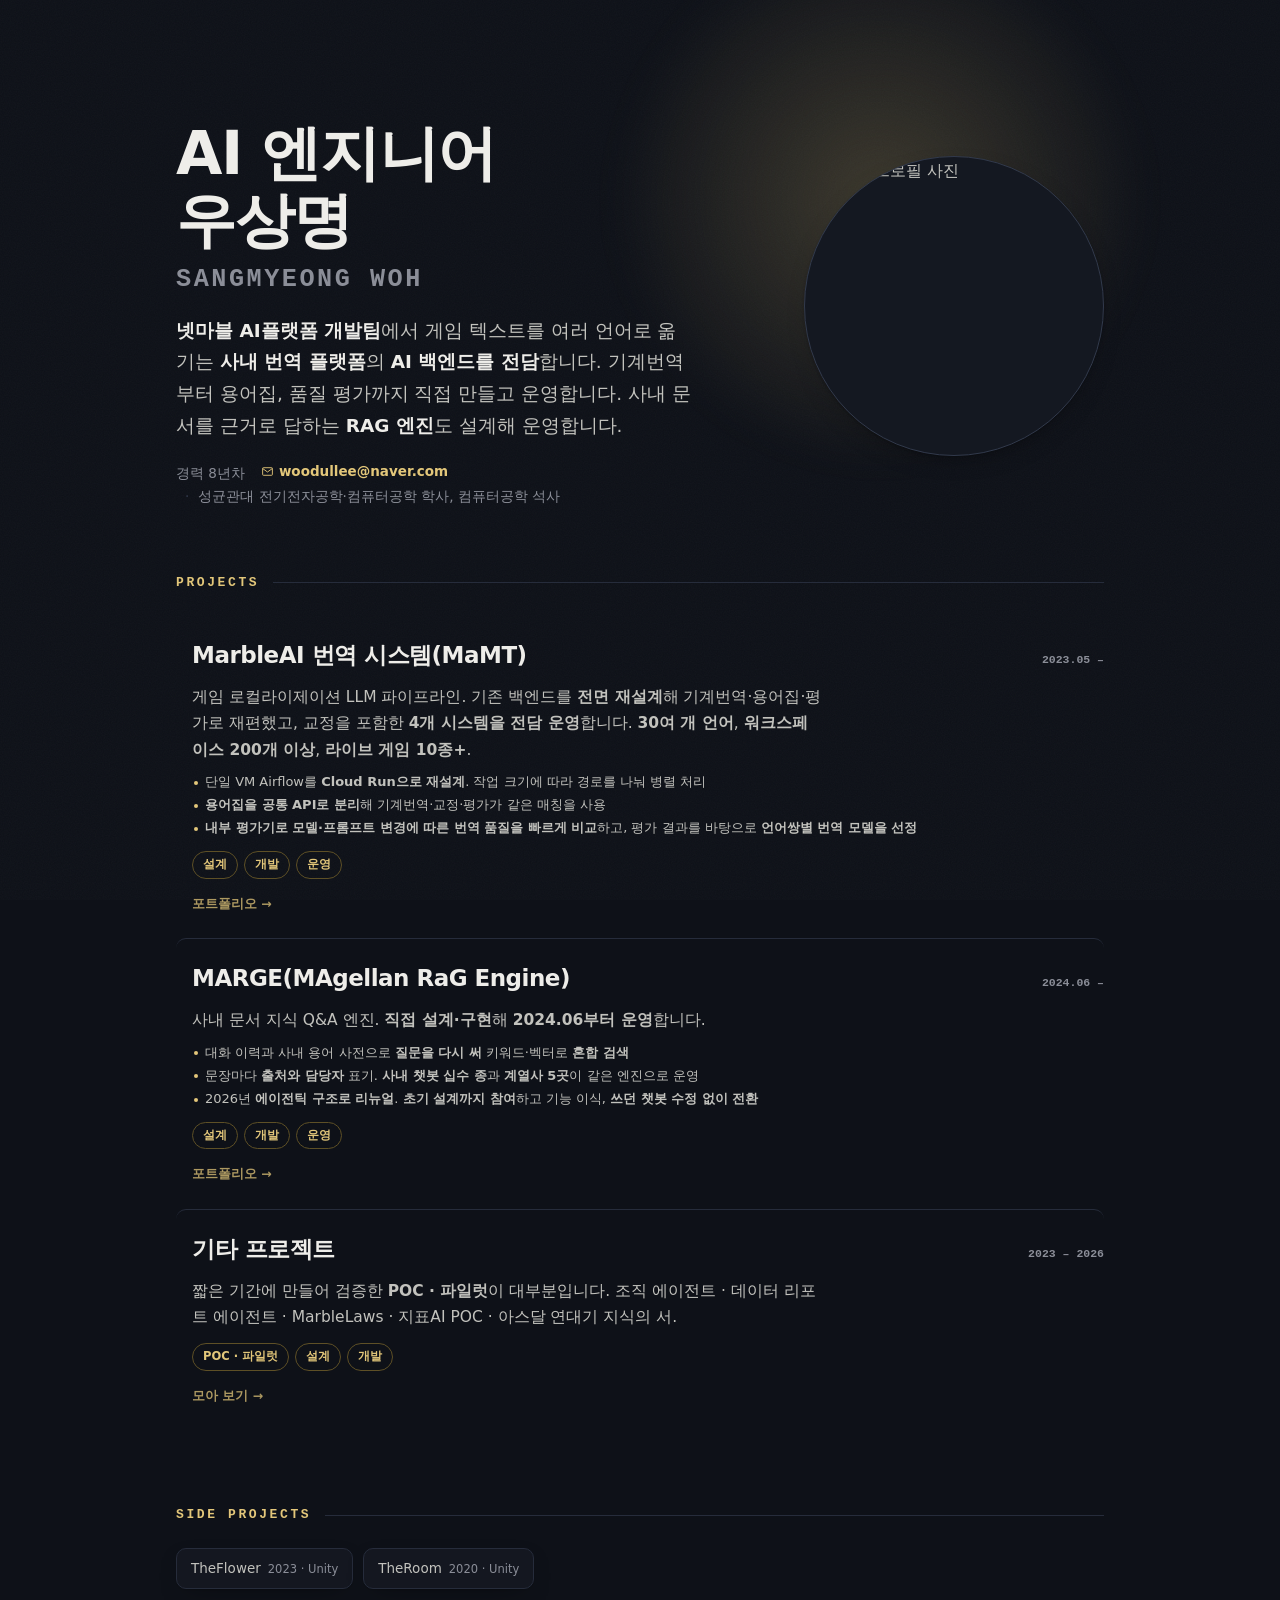
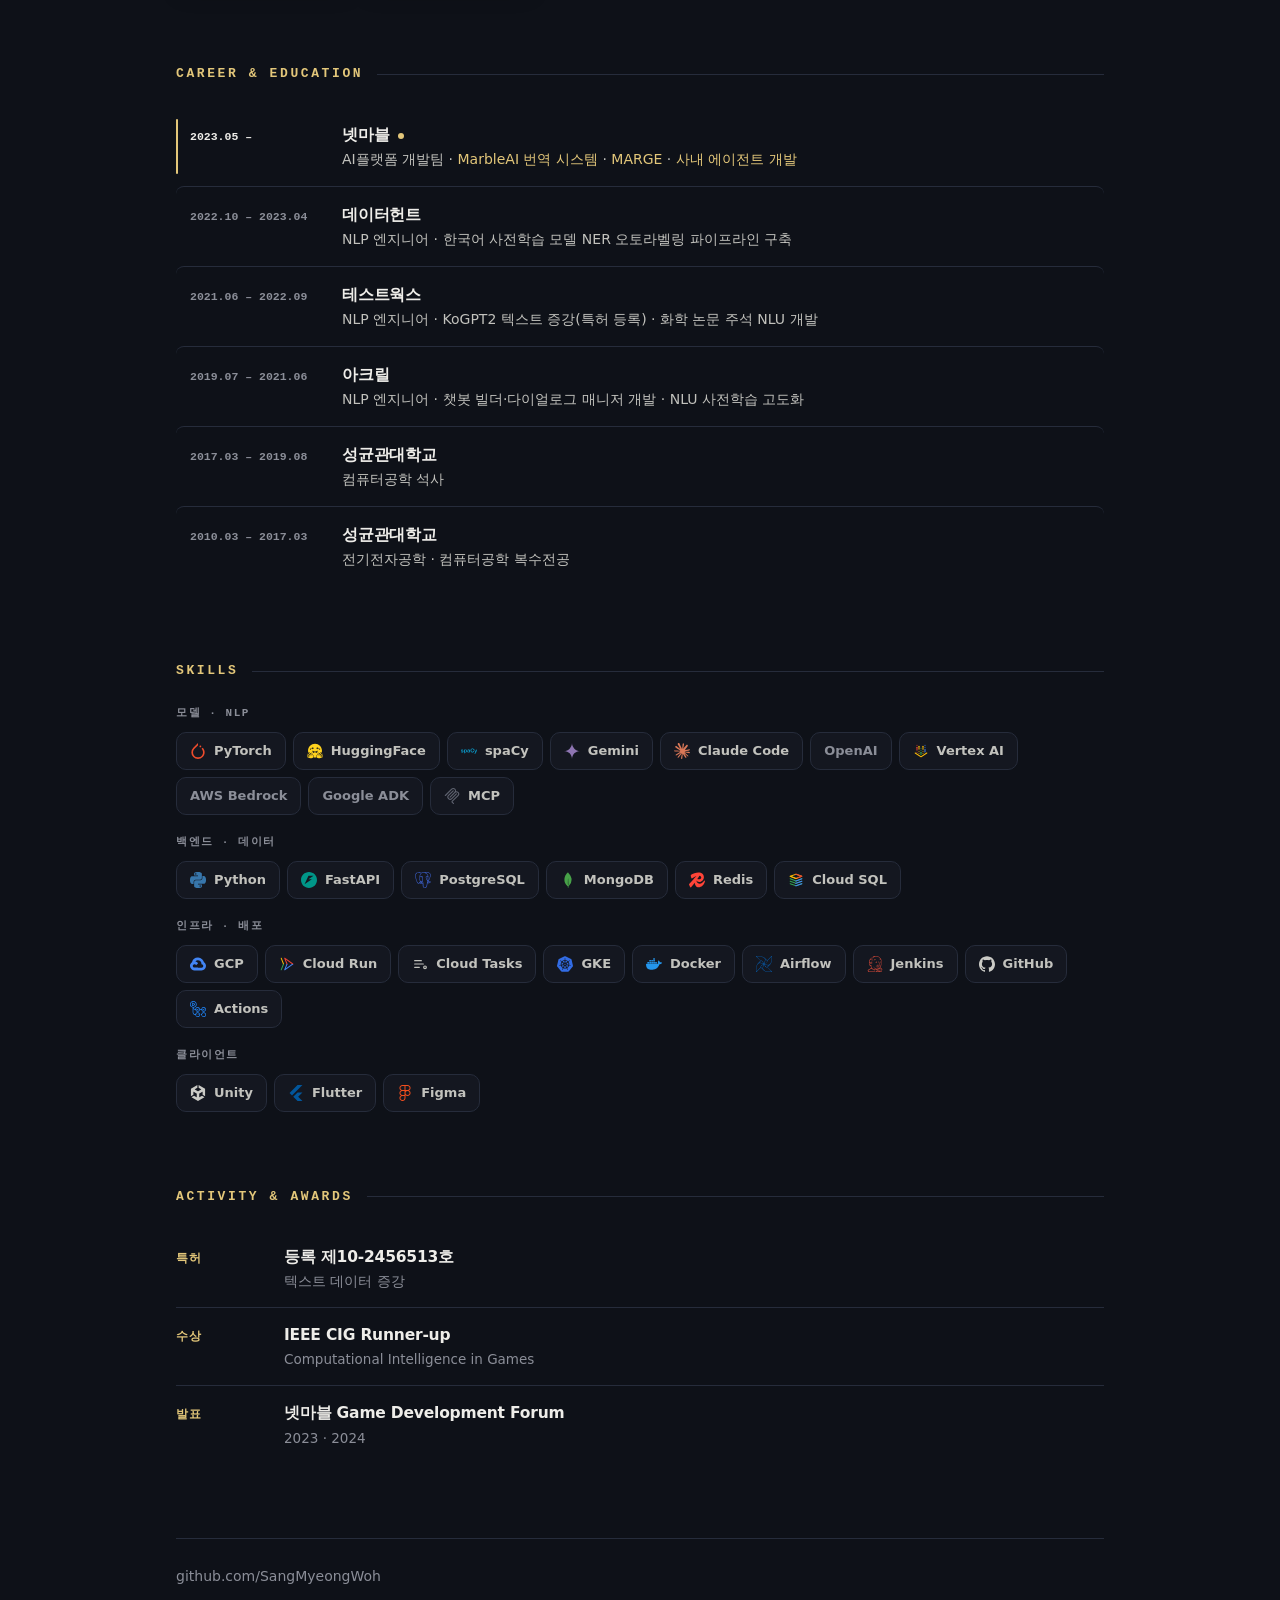
==== commit 1020e9b3: "포트폴리오 업로드" ====
--- a/index.html
+++ b/index.html
@@ -3,15 +3,16 @@
 <script>document.documentElement.className+=" js"</script>
 <head>
 <meta charset="UTF-8">
+<meta name="color-scheme" content="dark">
 <meta name="viewport" content="width=device-width, initial-scale=1.0">
-<title>우상명 — NLP · AI 엔지니어</title>
-<meta name="description" content="8년차 NLP·AI 엔지니어, 성균관대 컴퓨터공학 학사, 컴퓨터공학 석사. 게임을 31개 언어로 내보내는 로컬라이제이션 파이프라인과 사내 업무 AI 에이전트를 만듭니다. 넷마블 AI플랫폼 개발팀.">
+<title>우상명 — AI 엔지니어</title>
+<meta name="description" content="8년차 AI 엔지니어, 성균관대 전기전자공학·컴퓨터공학 학사, 컴퓨터공학 석사. 게임을 30여 개 언어로 내보내는 로컬라이제이션 파이프라인과 사내 업무 AI 에이전트를 만듭니다. 넷마블 AI플랫폼 개발팀.">
 <link rel="preconnect" href="https://cdn.jsdelivr.net" crossorigin>
 <link rel="stylesheet" as="style" crossorigin href="https://cdn.jsdelivr.net/gh/orioncactus/pretendard@v1.3.9/dist/web/variable/pretendardvariable-dynamic-subset.min.css">
 <link rel="icon" href="data:image/svg+xml,%3Csvg xmlns='http://www.w3.org/2000/svg' viewBox='0 0 32 32'%3E%3Crect width='32' height='32' rx='8' fill='%231b2130'/%3E%3Cpath d='M7.5 11l3.1 10L15.5 12.5 20.4 21l3.1-10' fill='none' stroke='%23e3c77a' stroke-width='2.4' stroke-linejoin='round' stroke-linecap='round'/%3E%3C/svg%3E">
 <meta property="og:type" content="website">
-<meta property="og:title" content="우상명 — NLP · AI 엔지니어">
-<meta property="og:description" content="8년차 NLP·AI 엔지니어. 게임 로컬라이제이션 AI 플랫폼 언어 파트 담당.">
+<meta property="og:title" content="우상명 — AI 엔지니어">
+<meta property="og:description" content="8년차 AI 엔지니어. 게임 로컬라이제이션 AI 플랫폼 번역 시스템 담당.">
 <meta property="og:url" content="https://sangmyeongwoh.github.io/SangMyeongWoh/">
 <meta name="twitter:card" content="summary">
 <style>
@@ -40,6 +41,19 @@
 .sub{font-size:17.5px;margin-top:20px;max-width:46ch}
 .facts{margin-top:18px;font-size:13.5px;color:var(--muted);font-weight:500}
 .facts span{display:inline-block}
+.rail{position:fixed;top:50%;left:clamp(12px,2vw,30px);transform:translateY(-50%);z-index:40}
+.rail ol{list-style:none;margin:0;padding:0;display:grid;gap:2px}
+.rail a{display:flex;align-items:baseline;gap:10px;font-size:16px;font-weight:500;line-height:1.4;color:var(--muted);
+  border-left:2px solid var(--line);padding:7px 0 7px 13px;transition:color .2s,border-color .2s}
+.rail .n{font-size:12.5px;font-weight:800;opacity:.45;letter-spacing:.04em}
+.rail a:hover{color:var(--ink);border-left-color:var(--line2)}
+.rail a.on{color:var(--accent);border-left-color:var(--accent)}
+.rail a.on .n{opacity:1}
+@media (max-width:1439px){.rail{display:none}}
+@media print{.rail{display:none}}
+.facts .cc{display:inline-flex;align-items:center;gap:5px;margin-left:16px;color:var(--accent);font-weight:600}
+.facts .cc:hover{color:var(--ink)}
+.facts .ci{width:13px;height:13px;flex:0 0 13px}
 .facts b{color:var(--line2);font-weight:400;margin:0 9px}
 .face{width:100%;max-width:300px;aspect-ratio:1;border-radius:50%;object-fit:cover;
       border:1px solid var(--line2);background:var(--bg2);justify-self:start}
@@ -72,6 +86,13 @@
 .prow .go{margin-top:14px;font-size:12.5px;font-weight:700;color:var(--accent);display:inline-block;
       opacity:.75;transition:opacity .16s,transform .16s}
 .prow:hover .go{opacity:1;transform:translateX(3px)}
+/* 기타 프로젝트 한 줄 */
+.etc{font-size:13.5px;color:var(--muted);line-height:1.65;padding:14px 0 2px 16px;border-top:1px solid var(--line)}
+.etc a{color:var(--sub);border-bottom:1px solid var(--line2)}
+.etc a:hover{color:var(--accent);border-bottom-color:var(--accent)}
+.did{margin-top:9px;display:grid;gap:3px;list-style:none}
+.did li{font-size:13px;color:var(--sub);line-height:1.55;padding-left:13px;position:relative}
+.did li::before{content:'';position:absolute;left:2px;top:.68em;width:4px;height:4px;border-radius:50%;background:var(--accent)}
 .mini{display:flex;flex-wrap:wrap;gap:10px}
 .mini a{font-size:13.5px;color:var(--sub);background:var(--bg2);border:1px solid var(--line);
         border-radius:10px;padding:8px 14px;transition:border-color .15s,color .15s}
@@ -195,14 +216,25 @@
 </head>
 <body>
 <a class="skip" href="#main">본문으로 건너뛰기</a>
+</div>
+
+<nav class="rail" aria-label="바로가기">
+  <ol>
+    <li><a href="#projects"><span class="n">01</span>프로젝트</a></li>
+    <li><a href="#side"><span class="n">02</span>사이드</a></li>
+    <li><a href="#career"><span class="n">03</span>경력·학력</a></li>
+    <li><a href="#stack"><span class="n">04</span>스킬</a></li>
+    <li><a href="#awards"><span class="n">05</span>활동·수상</a></li>
+  </ol>
+</nav>
+
 <div class="wrap">
 
   <div class="hero" data-rise>
     <div>
-      <div class="eyebrow mono">NLP · AI Engineer</div>
-      <h1>NLP · AI 엔지니어<br>우상명 <em>Sangmyeong Woh</em></h1>
-      <p class="sub"><b>LLM 기반 시스템</b>을 만듭니다. 문제 정의부터 기획 · 설계 · 개발 · 운영까지 직접 맡습니다. AI를 활용한 <b>빠른 구현과 적용</b>을 지향하며 <b>비개발 부서와의 소통</b>에 능숙합니다.</p>
-      <p class="facts"><span>경력 8년차</span><span><b>·</b>넷마블 AI플랫폼 개발팀</span><span><b>·</b>성균관대 컴퓨터공학 학사, 컴퓨터공학 석사</span></p>
+      <h1>AI 엔지니어<br>우상명 <em>Sangmyeong Woh</em></h1>
+      <p class="sub"><b>넷마블 AI플랫폼 개발팀</b>에서 게임 텍스트를 여러 언어로 옮기는 <b>사내 번역 플랫폼</b>의 <b>AI 백엔드를 전담</b>합니다. 기계번역부터 용어집, 품질 평가까지 직접 만들고 운영합니다. 사내 문서를 근거로 답하는 <b>RAG 엔진</b>도 설계해 운영합니다.</p>
+      <p class="facts"><span>경력 8년차<a class="cc" href="mailto:woodullee@naver.com"><svg class="ci" viewBox="0 0 24 24" aria-hidden="true"><path d="M3 6.5A1.5 1.5 0 0 1 4.5 5h15A1.5 1.5 0 0 1 21 6.5v11a1.5 1.5 0 0 1-1.5 1.5h-15A1.5 1.5 0 0 1 3 17.5z" fill="none" stroke="currentColor" stroke-width="1.7"/><path d="m3.6 6.9 8.4 6 8.4-6" fill="none" stroke="currentColor" stroke-width="1.7" stroke-linecap="round"/></svg> woodullee@naver.com</a></span><span><b>·</b>성균관대 전기전자공학·컴퓨터공학 학사, 컴퓨터공학 석사</span></p>
     </div>
     <img class="face" src="https://github.com/SangMyeongWoh.png?size=600" alt="우상명 프로필 사진" />
   </div>
@@ -213,23 +245,33 @@
     <div class="plist">
 
       <a class="prow" data-rise href="marbleai/">
-        <div class="top"><h3>MarbleAI 언어 파트(MaMT)</h3><span class="when mono">2023.05 –</span></div>
-        <p>게임 로컬라이제이션 LLM 파이프라인. 기계번역 한 단계에 머물던 1세대 백엔드의 <b>전면 재설계를 결정</b>해 기계번역·용어집·평가로 재편했고, 현재 교정을 포함한 <b>4개 시스템의 운영 · 고도화를 전담</b>합니다.</p>
-        <div class="tags"><span>설계 · 개발 · 운영</span><span>Cloud Run</span><span>LLM 파이프라인</span></div>
+        <div class="top"><h3>MarbleAI 번역 시스템(MaMT)</h3><span class="when mono">2023.05 –</span></div>
+        <p>게임 로컬라이제이션 LLM 파이프라인. 기존 백엔드를 <b>전면 재설계</b>해 기계번역·용어집·평가로 재편했고, 교정을 포함한 <b>4개 시스템을 전담 운영</b>합니다. <b>30여 개 언어</b>, <b>워크스페이스 200개 이상</b>, <b>라이브 게임 10종+</b>.</p>
+        <ul class="did">
+          <li>단일 VM Airflow를 <b>Cloud Run으로 재설계</b>. 작업 크기에 따라 경로를 나눠 병렬 처리</li>
+          <li><b>용어집을 공통 API로 분리</b>해 기계번역·교정·평가가 같은 매칭을 사용</li>
+          <li><b>내부 평가기로 모델·프롬프트 변경에 따른 번역 품질을 빠르게 비교</b>하고, 평가 결과를 바탕으로 <b>언어쌍별 번역 모델을 선정</b></li>
+        </ul>
+        <div class="tags"><span>설계</span><span>개발</span><span>운영</span></div>
         <div class="go">포트폴리오 →</div>
       </a>
 
       <a class="prow" data-rise href="marge/">
-        <div class="top"><h3>MARGE</h3><span class="when mono">2024.06 –</span></div>
-        <p>기업 문서 지식 Q&amp;A 엔진. 쿼리 이해·검색·리랭킹·생성의 <b>RAG 엔진을 직접 설계·구현</b>해 3년째 운영합니다. 2026년 에이전틱 리뉴얼은 <b>공동 설계 · 초기 구현 참여.</b></p>
-        <div class="tags"><span>설계 · 개발</span><span>RAG</span><span>에이전틱 RAG</span></div>
+        <div class="top"><h3>MARGE(MAgellan RaG Engine)</h3><span class="when mono">2024.06 –</span></div>
+        <p>사내 문서 지식 Q&amp;A 엔진. <b>직접 설계·구현</b>해 <b>2024.06부터 운영</b>합니다.</p>
+        <ul class="did">
+          <li>대화 이력과 사내 용어 사전으로 <b>질문을 다시 써</b> 키워드·벡터로 <b>혼합 검색</b></li>
+          <li>문장마다 <b>출처와 담당자</b> 표기. <b>사내 챗봇 십수 종</b>과 <b>계열사 5곳</b>이 같은 엔진으로 운영</li>
+          <li>2026년 <b>에이전틱 구조로 리뉴얼</b>. <b>초기 설계까지 참여</b>하고 기능 이식, <b>쓰던 챗봇 수정 없이 전환</b></li>
+        </ul>
+        <div class="tags"><span>설계</span><span>개발</span><span>운영</span></div>
         <div class="go">포트폴리오 →</div>
       </a>
 
       <a class="prow" data-rise href="others/">
         <div class="top"><h3>기타 프로젝트</h3><span class="when mono">2023 – 2026</span></div>
-        <p>조직 에이전트 · 데이터 리포트 에이전트 · MarbleLaws · 지표AI POC · 아스달 연대기 지식의 서. <b>각 프로젝트의 간단 소개와 전체 흐름도</b>를 모았습니다.</p>
-        <div class="tags"><span>에이전트</span><span>RAG</span><span>사내 시스템 AX</span></div>
+        <p>짧은 기간에 만들어 검증한 <b>POC · 파일럿</b>이 대부분입니다. 조직 에이전트 · 데이터 리포트 에이전트 · MarbleLaws · 지표AI POC · 아스달 연대기 지식의 서.</p>
+        <div class="tags"><span>POC · 파일럿</span><span>설계</span><span>개발</span></div>
         <div class="go">모아 보기 →</div>
       </a>
 
@@ -250,7 +292,7 @@
   <section id="career" data-rise>
     <div class="slab"><h2 class="mono">Career &amp; Education</h2><i></i></div>
     <div class="tl">
-      <div class="item now"><div class="when mono">2023.05 –</div><div><div class="co">넷마블</div><div class="ro">AI플랫폼 개발팀 · <a href="marbleai/">MarbleAI 언어 파트</a> · <a href="marge/">MARGE</a> · <a href="others/">사내 에이전트 개발</a></div></div></div>
+      <div class="item now"><div class="when mono">2023.05 –</div><div><div class="co">넷마블</div><div class="ro">AI플랫폼 개발팀 · <a href="marbleai/">MarbleAI 번역 시스템</a> · <a href="marge/">MARGE</a> · <a href="others/">사내 에이전트 개발</a></div></div></div>
       <div class="item"><div class="when mono">2022.10 – 2023.04</div><div><div class="co">데이터헌트</div><div class="ro">NLP 엔지니어 · 한국어 사전학습 모델 NER 오토라벨링 파이프라인 구축</div></div></div>
       <div class="item"><div class="when mono">2021.06 – 2022.09</div><div><div class="co">테스트웍스</div><div class="ro">NLP 엔지니어 · KoGPT2 텍스트 증강(특허 등록) · 화학 논문 주석 NLU 개발</div></div></div>
       <div class="item"><div class="when mono">2019.07 – 2021.06</div><div><div class="co">아크릴</div><div class="ro">NLP 엔지니어 · 챗봇 빌더·다이얼로그 매니저 개발 · NLU 사전학습 고도화</div></div></div>
@@ -273,6 +315,7 @@
         <span class="tech plain">OpenAI</span>
         <span class="tech"><img class="ic" src="[data-uri]" width="16" height="16" alt="" aria-hidden="true">Vertex AI</span>
         <span class="tech plain">AWS Bedrock</span>
+        <span class="tech plain">Google ADK</span>
         <span class="tech"><svg class="ic" viewBox="0 0 24 24" width="16" height="16" fill="#5f6370" aria-hidden="true"><path d="M13.85 0a4.16 4.16 0 0 0-2.95 1.217L1.456 10.66a.835.835 0 0 0 0 1.18.835.835 0 0 0 1.18 0l9.442-9.442a2.49 2.49 0 0 1 3.541 0 2.49 2.49 0 0 1 0 3.541L8.59 12.97l-.1.1a.835.835 0 0 0 0 1.18.835.835 0 0 0 1.18 0l.1-.098 7.03-7.034a2.49 2.49 0 0 1 3.542 0l.049.05a2.49 2.49 0 0 1 0 3.54l-8.54 8.54a1.96 1.96 0 0 0 0 2.755l1.753 1.753a.835.835 0 0 0 1.18 0 .835.835 0 0 0 0-1.18l-1.753-1.753a.266.266 0 0 1 0-.394l8.54-8.54a4.185 4.185 0 0 0 0-5.9l-.05-.05a4.16 4.16 0 0 0-2.95-1.218c-.2 0-.401.02-.6.048a4.17 4.17 0 0 0-1.17-3.552A4.16 4.16 0 0 0 13.85 0m0 3.333a.84.84 0 0 0-.59.245L6.275 10.56a4.186 4.186 0 0 0 0 5.902 4.186 4.186 0 0 0 5.902 0L19.16 9.48a.835.835 0 0 0 0-1.18.835.835 0 0 0-1.18 0l-6.985 6.984a2.49 2.49 0 0 1-3.54 0 2.49 2.49 0 0 1 0-3.54l6.983-6.985a.835.835 0 0 0 0-1.18.84.84 0 0 0-.59-.245"/></svg>MCP</span>
         </div>
       </div>
@@ -324,7 +367,7 @@
   </main>
 
   <footer data-rise>
-    <a href="mailto:woodullee@naver.com">woodullee@naver.com</a>
+    
     <a href="https://github.com/SangMyeongWoh">github.com/SangMyeongWoh</a>
   </footer>
 
@@ -344,6 +387,21 @@
     });
   },{rootMargin:'0px 0px -8% 0px',threshold:.06});
   t.forEach(function(e){io.observe(e)});
+
+  /* 왼쪽 레일: 현재 구간 표시 */
+  var links=[].slice.call(document.querySelectorAll('.rail a'));
+  if(links.length && 'IntersectionObserver' in window){
+    var secs=links.map(function(a){return document.querySelector(a.getAttribute('href'))});
+    var spy=new IntersectionObserver(function(es){
+      es.forEach(function(e){
+        var i=secs.indexOf(e.target);
+        if(i<0) return;
+        if(e.isIntersecting) links.forEach(function(a,j){a.classList.toggle('on', j===i)});
+      });
+    },{rootMargin:'-45% 0px -45% 0px',threshold:0});
+    secs.forEach(function(sec){ if(sec) spy.observe(sec) });
+  }
+
 })();
 </script>
 </body>
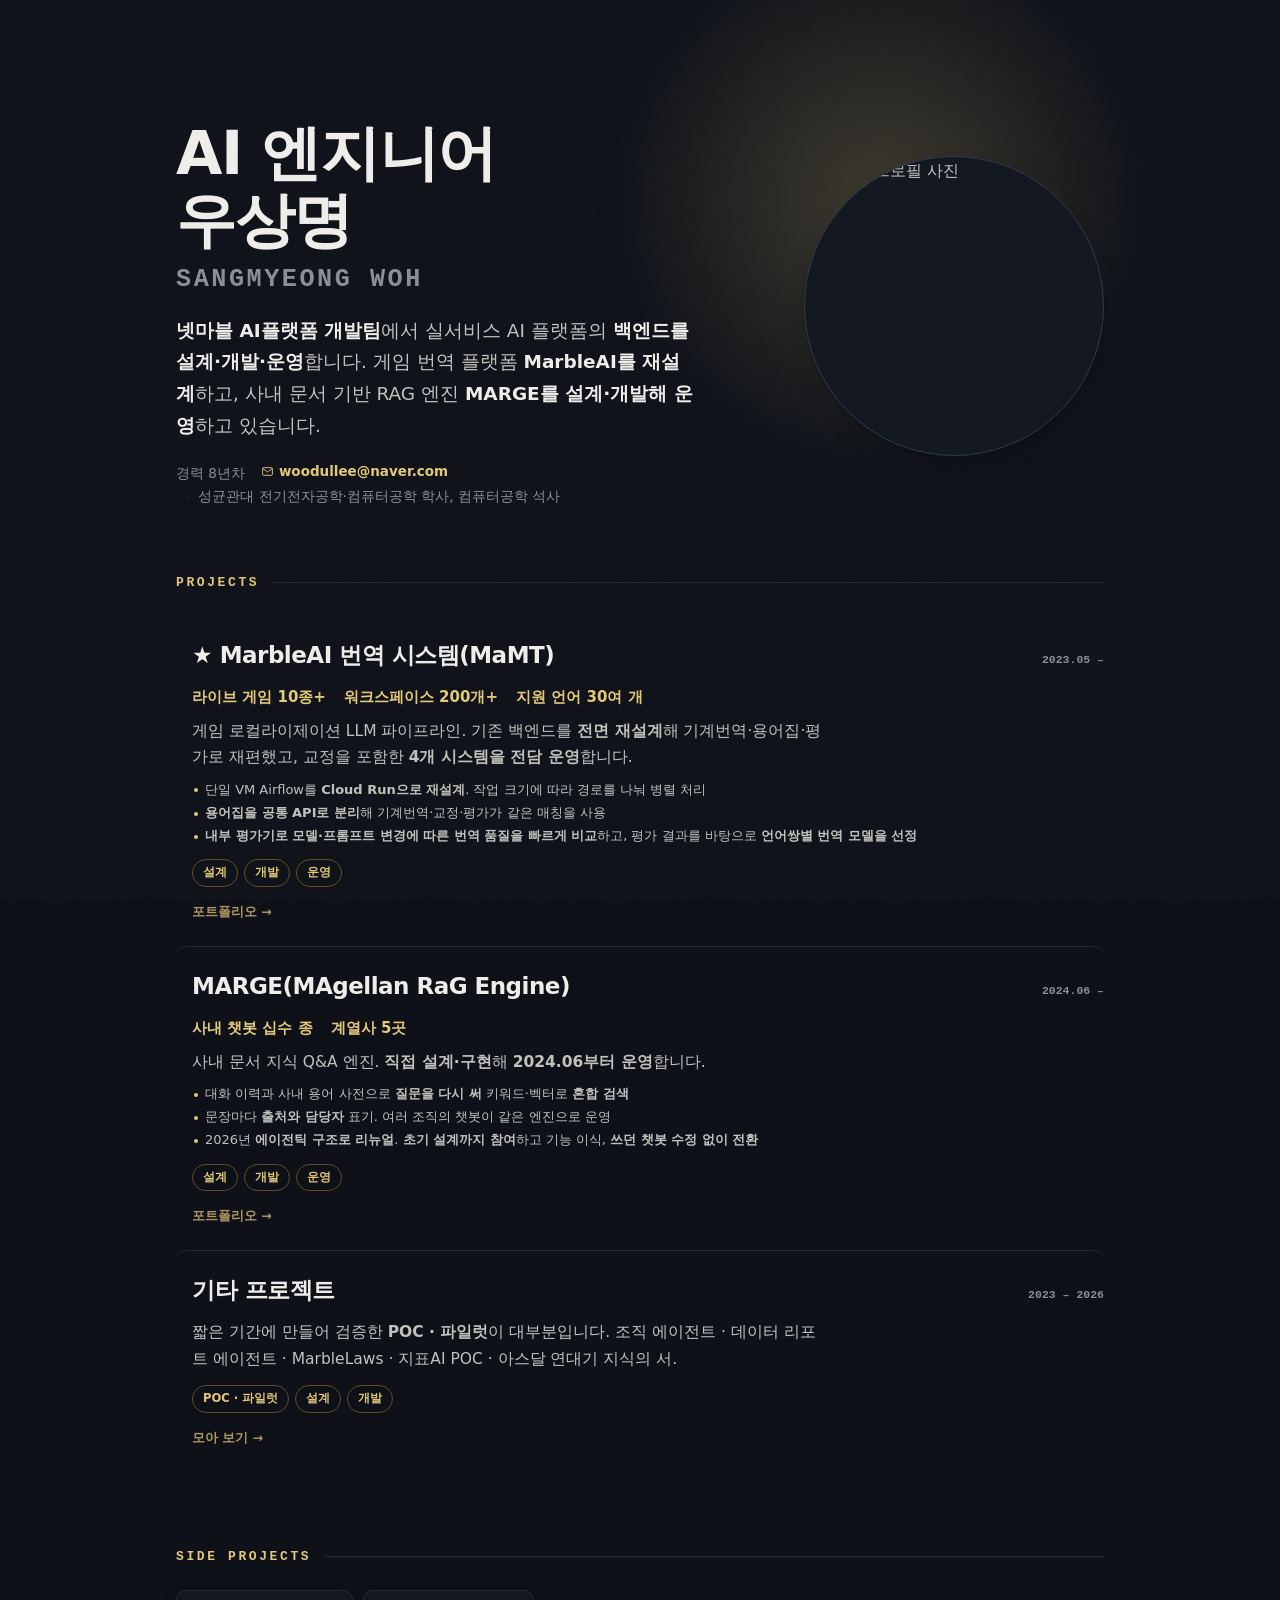
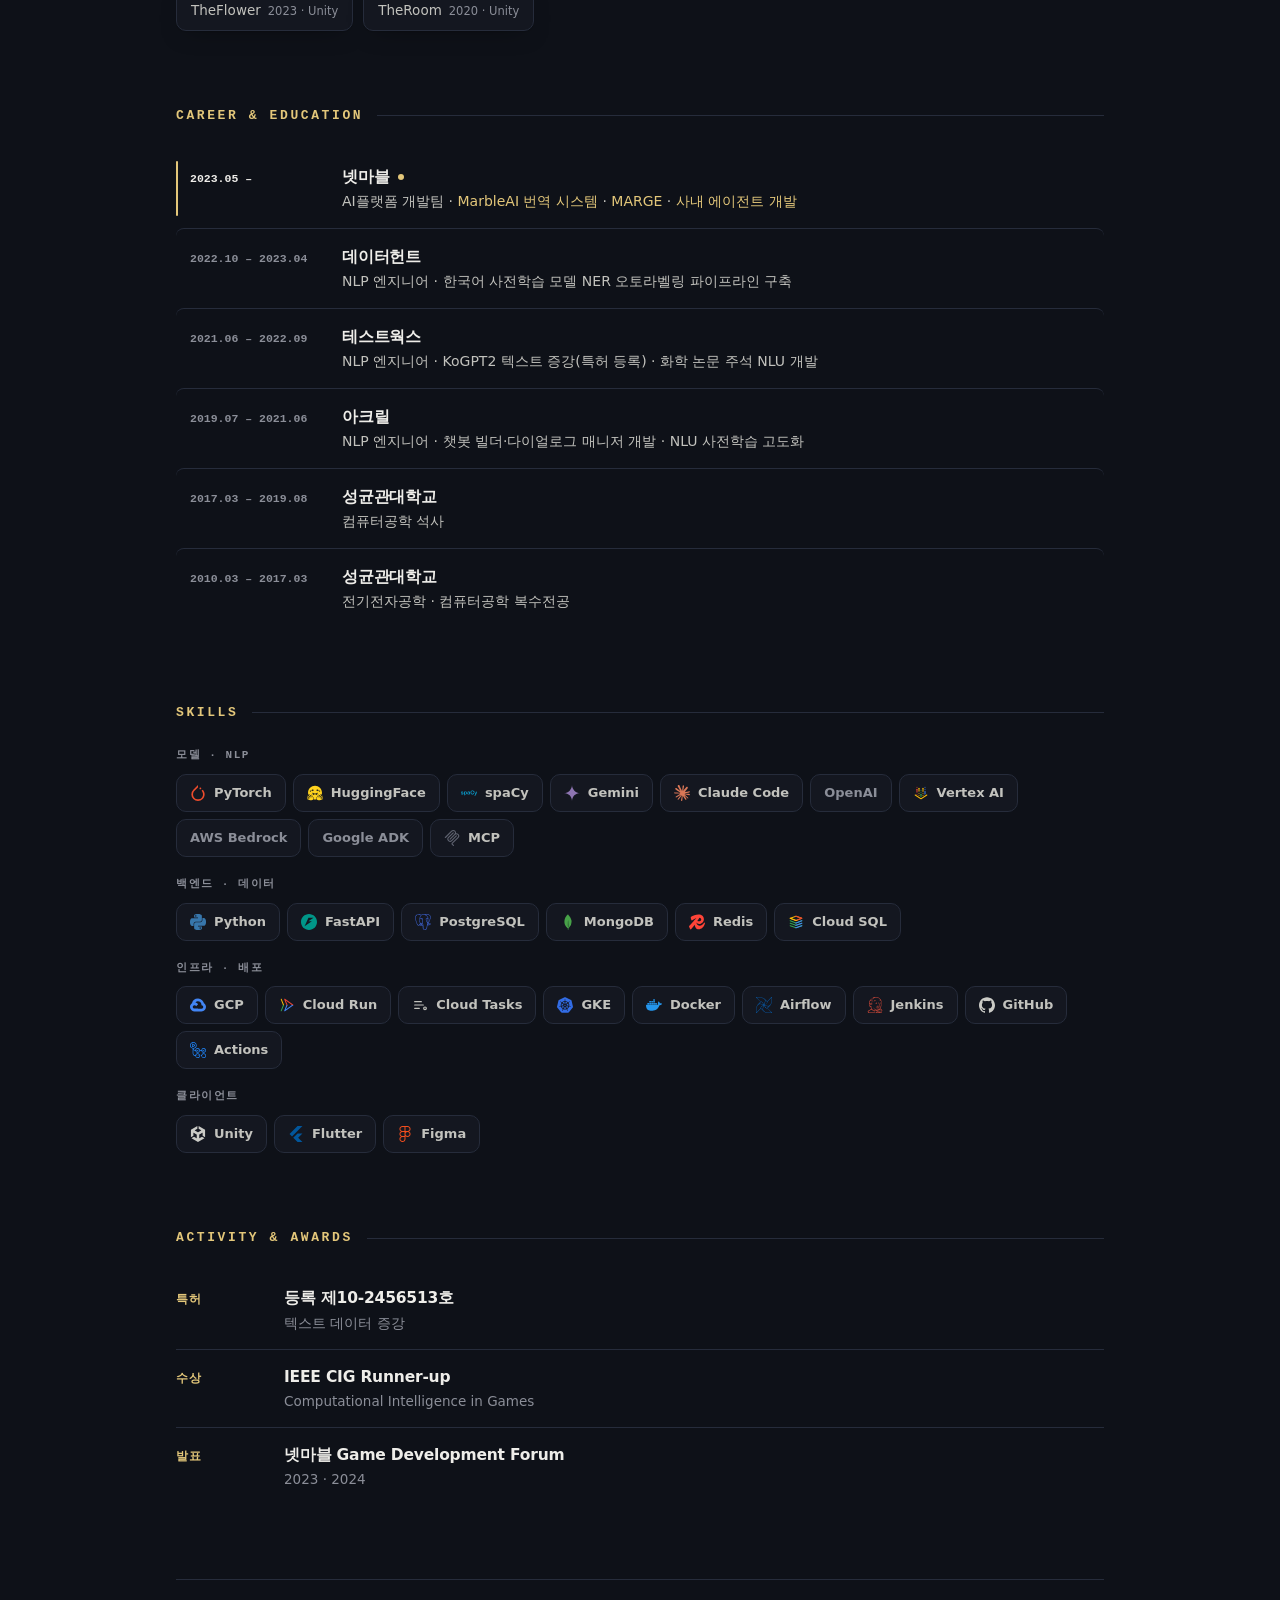
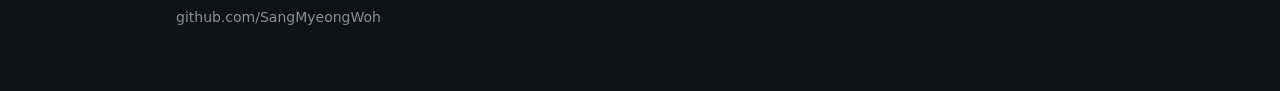
==== commit 4acd42f6: "포트폴리오 업로드" ====
--- a/index.html
+++ b/index.html
@@ -79,6 +79,7 @@
 .prow h3{font-size:23px;color:var(--ink);font-weight:800;letter-spacing:-.5px;transition:color .16s}
 .prow:hover h3{color:var(--accent)}
 .prow .when{font-size:11.5px;color:var(--muted);font-weight:600;white-space:nowrap}
+.prow .project-metrics{display:flex;flex-wrap:wrap;gap:8px 18px;margin-top:10px;color:var(--accent);font-size:15px;font-weight:700;line-height:1.6;list-style:none}
 .prow p{font-size:15.5px;margin-top:9px;color:var(--sub);max-width:64ch}
 .prow .tags{margin-top:13px;display:flex;flex-wrap:wrap;gap:6px}
 .prow .tags span{font-size:11.5px;font-weight:700;color:var(--accent);
@@ -233,7 +234,7 @@
   <div class="hero" data-rise>
     <div>
       <h1>AI 엔지니어<br>우상명 <em>Sangmyeong Woh</em></h1>
-      <p class="sub"><b>넷마블 AI플랫폼 개발팀</b>에서 게임 텍스트를 여러 언어로 옮기는 <b>사내 번역 플랫폼</b>의 <b>AI 백엔드를 전담</b>합니다. 기계번역부터 용어집, 품질 평가까지 직접 만들고 운영합니다. 사내 문서를 근거로 답하는 <b>RAG 엔진</b>도 설계해 운영합니다.</p>
+      <p class="sub"><b>넷마블 AI플랫폼 개발팀</b>에서 실서비스 AI 플랫폼의 <b>백엔드를 설계·개발·운영</b>합니다. 게임 번역 플랫폼 <b>MarbleAI를 재설계</b>하고, 사내 문서 기반 RAG 엔진 <b>MARGE를 설계·개발해 운영</b>하고 있습니다.</p>
       <p class="facts"><span>경력 8년차<a class="cc" href="mailto:woodullee@naver.com"><svg class="ci" viewBox="0 0 24 24" aria-hidden="true"><path d="M3 6.5A1.5 1.5 0 0 1 4.5 5h15A1.5 1.5 0 0 1 21 6.5v11a1.5 1.5 0 0 1-1.5 1.5h-15A1.5 1.5 0 0 1 3 17.5z" fill="none" stroke="currentColor" stroke-width="1.7"/><path d="m3.6 6.9 8.4 6 8.4-6" fill="none" stroke="currentColor" stroke-width="1.7" stroke-linecap="round"/></svg> woodullee@naver.com</a></span><span><b>·</b>성균관대 전기전자공학·컴퓨터공학 학사, 컴퓨터공학 석사</span></p>
     </div>
     <img class="face" src="https://github.com/SangMyeongWoh.png?size=600" alt="우상명 프로필 사진" />
@@ -245,8 +246,9 @@
     <div class="plist">
 
       <a class="prow" data-rise href="marbleai/">
-        <div class="top"><h3>MarbleAI 번역 시스템(MaMT)</h3><span class="when mono">2023.05 –</span></div>
-        <p>게임 로컬라이제이션 LLM 파이프라인. 기존 백엔드를 <b>전면 재설계</b>해 기계번역·용어집·평가로 재편했고, 교정을 포함한 <b>4개 시스템을 전담 운영</b>합니다. <b>30여 개 언어</b>, <b>워크스페이스 200개 이상</b>, <b>라이브 게임 10종+</b>.</p>
+        <div class="top"><h3><span aria-hidden="true">★ </span>MarbleAI 번역 시스템(MaMT)</h3><span class="when mono">2023.05 –</span></div>
+        <ul class="project-metrics" aria-label="MarbleAI 운영 규모"><li>라이브 게임 10종+</li><li>워크스페이스 200개+</li><li>지원 언어 30여 개</li></ul>
+        <p>게임 로컬라이제이션 LLM 파이프라인. 기존 백엔드를 <b>전면 재설계</b>해 기계번역·용어집·평가로 재편했고, 교정을 포함한 <b>4개 시스템을 전담 운영</b>합니다.</p>
         <ul class="did">
           <li>단일 VM Airflow를 <b>Cloud Run으로 재설계</b>. 작업 크기에 따라 경로를 나눠 병렬 처리</li>
           <li><b>용어집을 공통 API로 분리</b>해 기계번역·교정·평가가 같은 매칭을 사용</li>
@@ -258,10 +260,11 @@
 
       <a class="prow" data-rise href="marge/">
         <div class="top"><h3>MARGE(MAgellan RaG Engine)</h3><span class="when mono">2024.06 –</span></div>
+        <ul class="project-metrics" aria-label="MARGE 운영 규모"><li>사내 챗봇 십수 종</li><li>계열사 5곳</li></ul>
         <p>사내 문서 지식 Q&amp;A 엔진. <b>직접 설계·구현</b>해 <b>2024.06부터 운영</b>합니다.</p>
         <ul class="did">
           <li>대화 이력과 사내 용어 사전으로 <b>질문을 다시 써</b> 키워드·벡터로 <b>혼합 검색</b></li>
-          <li>문장마다 <b>출처와 담당자</b> 표기. <b>사내 챗봇 십수 종</b>과 <b>계열사 5곳</b>이 같은 엔진으로 운영</li>
+          <li>문장마다 <b>출처와 담당자</b> 표기. 여러 조직의 챗봇이 같은 엔진으로 운영</li>
           <li>2026년 <b>에이전틱 구조로 리뉴얼</b>. <b>초기 설계까지 참여</b>하고 기능 이식, <b>쓰던 챗봇 수정 없이 전환</b></li>
         </ul>
         <div class="tags"><span>설계</span><span>개발</span><span>운영</span></div>
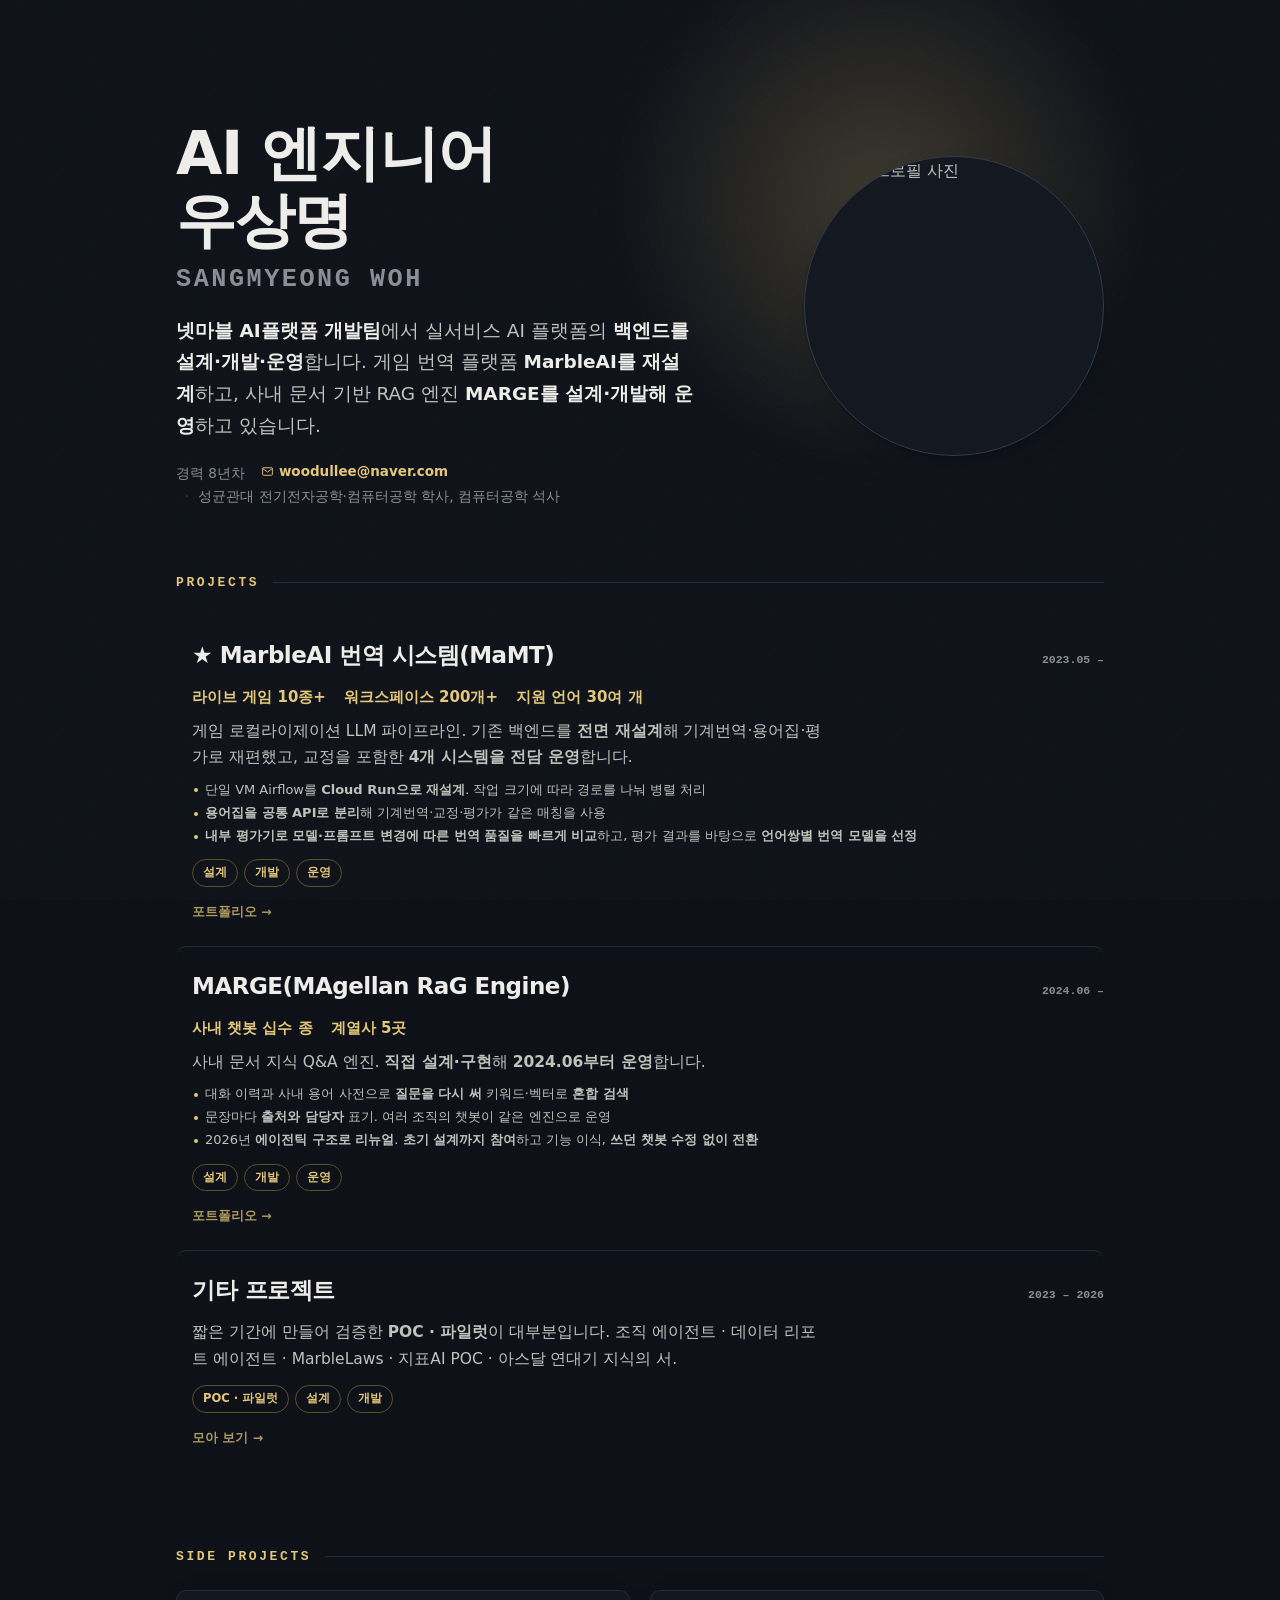
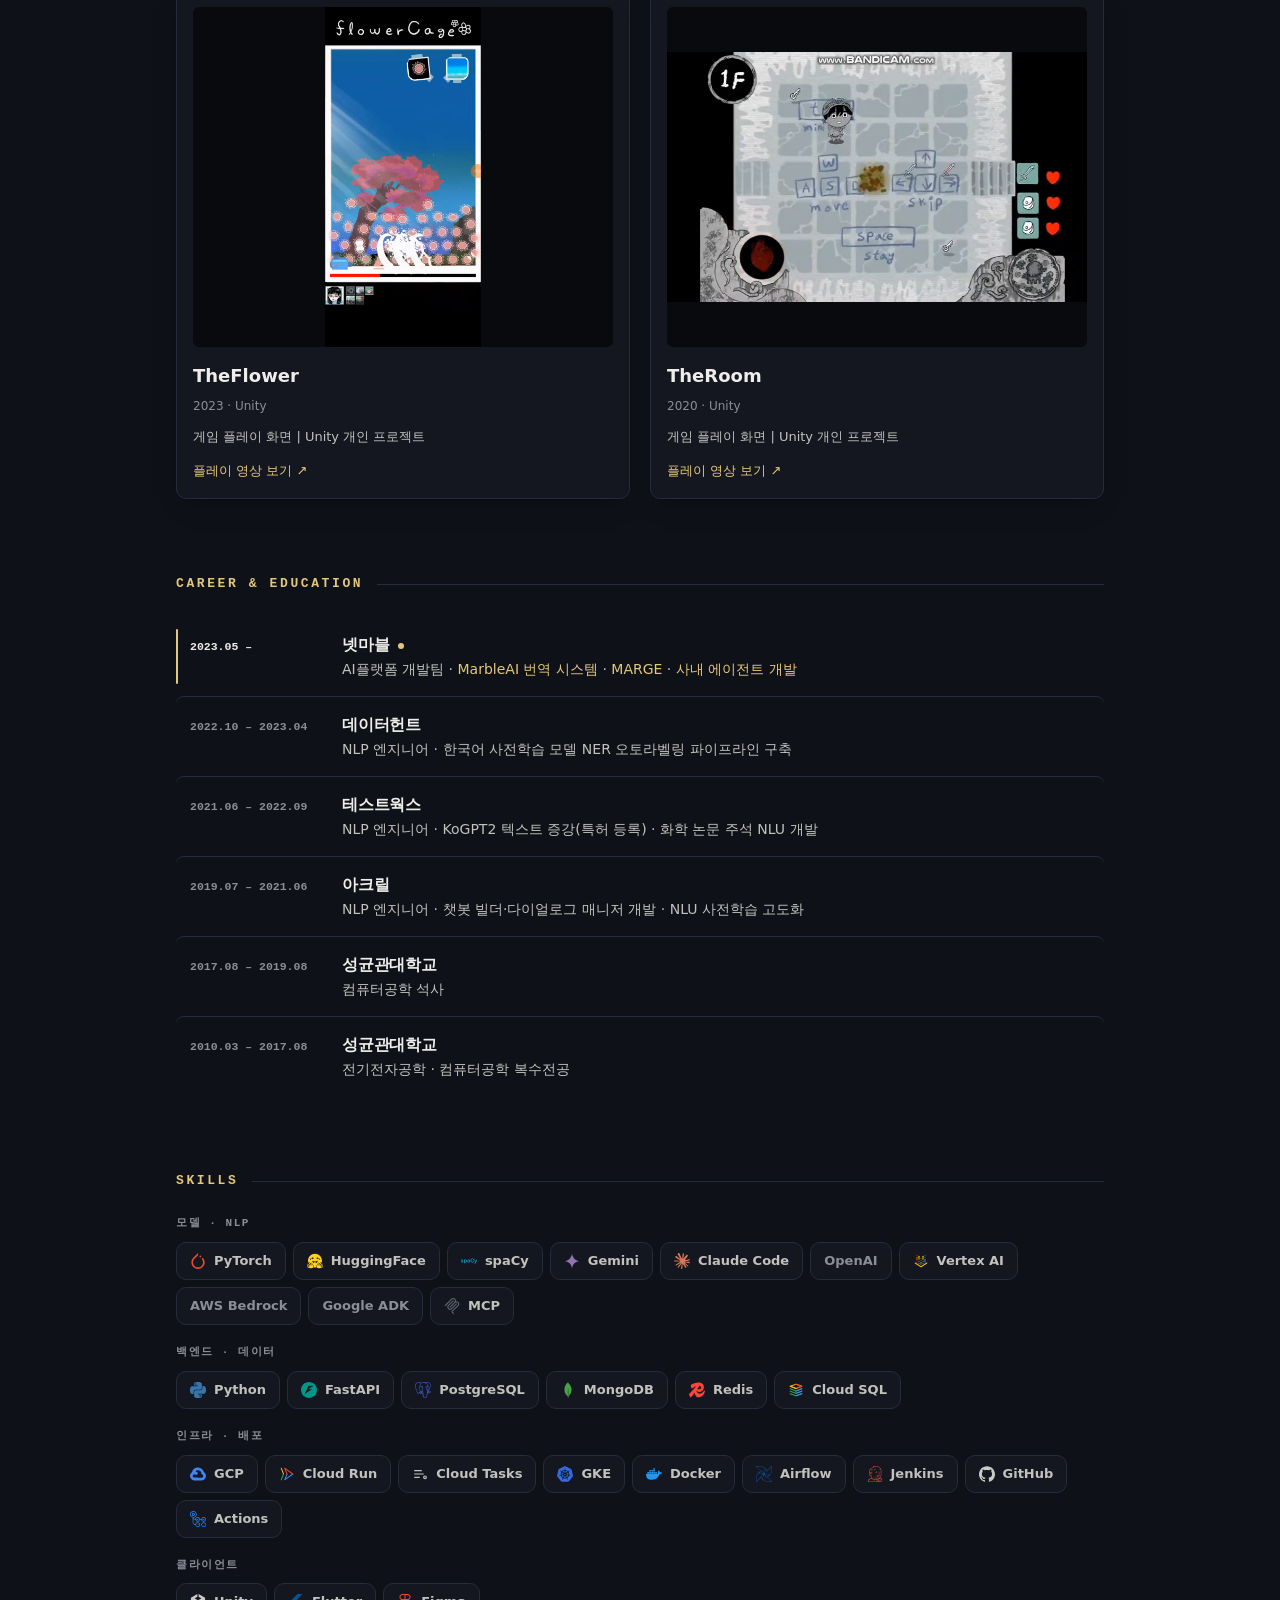
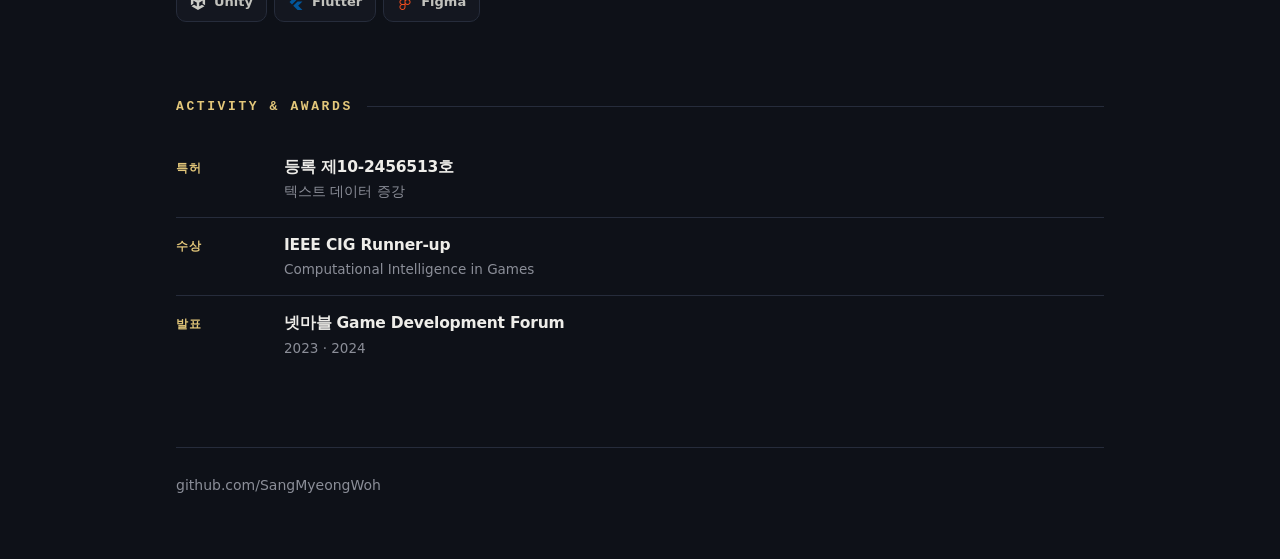
==== commit abe6b9e0: "포트폴리오 업로드" ====
--- a/index.html
+++ b/index.html
@@ -5,13 +5,13 @@
 <meta charset="UTF-8">
 <meta name="color-scheme" content="dark">
 <meta name="viewport" content="width=device-width, initial-scale=1.0">
-<title>우상명 — AI 엔지니어</title>
+<title>우상명 포트폴리오</title>
 <meta name="description" content="8년차 AI 엔지니어, 성균관대 전기전자공학·컴퓨터공학 학사, 컴퓨터공학 석사. 게임을 30여 개 언어로 내보내는 로컬라이제이션 파이프라인과 사내 업무 AI 에이전트를 만듭니다. 넷마블 AI플랫폼 개발팀.">
 <link rel="preconnect" href="https://cdn.jsdelivr.net" crossorigin>
 <link rel="stylesheet" as="style" crossorigin href="https://cdn.jsdelivr.net/gh/orioncactus/pretendard@v1.3.9/dist/web/variable/pretendardvariable-dynamic-subset.min.css">
 <link rel="icon" href="data:image/svg+xml,%3Csvg xmlns='http://www.w3.org/2000/svg' viewBox='0 0 32 32'%3E%3Crect width='32' height='32' rx='8' fill='%231b2130'/%3E%3Cpath d='M7.5 11l3.1 10L15.5 12.5 20.4 21l3.1-10' fill='none' stroke='%23e3c77a' stroke-width='2.4' stroke-linejoin='round' stroke-linecap='round'/%3E%3C/svg%3E">
 <meta property="og:type" content="website">
-<meta property="og:title" content="우상명 — AI 엔지니어">
+<meta property="og:title" content="우상명 포트폴리오">
 <meta property="og:description" content="8년차 AI 엔지니어. 게임 로컬라이제이션 AI 플랫폼 번역 시스템 담당.">
 <meta property="og:url" content="https://sangmyeongwoh.github.io/SangMyeongWoh/">
 <meta name="twitter:card" content="summary">
@@ -213,6 +213,17 @@
 .skip:focus{position:fixed;left:12px;top:12px;width:auto;height:auto;margin:0;padding:10px 16px;
       clip:auto;clip-path:none;background:var(--accent);color:#14110a;border-radius:10px;
       font-weight:700;z-index:60}
+
+/* 사이드 프로젝트 플레이 화면 */
+#side .mini{display:grid;grid-template-columns:repeat(2,minmax(0,1fr));gap:20px}
+#side .side-card{display:flex;flex-direction:column;min-width:0;padding:16px}
+#side .side-card img{display:block;width:100%;height:340px;object-fit:contain;background:#080a0e;border-radius:6px;margin-bottom:14px}
+#side .side-card__name{font-size:18px;font-weight:650;color:var(--ink)}
+#side .side-card small{margin:4px 0 0;font-size:12px}
+#side .side-card__caption{margin-top:10px;font-size:13px;color:var(--sub)}
+#side .side-card__link{margin-top:12px;font-size:13px;color:var(--accent)}
+#side .side-card:focus-visible{outline:2px solid var(--accent);outline-offset:4px}
+@media(max-width:600px){#side .mini{grid-template-columns:1fr}#side .side-card img{height:320px}}
 </style>
 </head>
 <body>
@@ -286,8 +297,18 @@
     <div class="slab"><h2 class="mono">Side Projects</h2><i></i></div>
     <div>
       <div class="mini">
-      <a href="https://youtube.com/shorts/KI9Z2TUjRLg">TheFlower<small>2023 · Unity</small></a>
-      <a href="https://youtu.be/OV0ysmhSOIE">TheRoom<small>2020 · Unity</small></a>
+      <a class="side-card" href="https://youtube.com/shorts/KI9Z2TUjRLg">
+        <img src="assets/theflower_gameplay.png" alt="TheFlower 게임 플레이 화면" width="588" height="1280" loading="lazy" decoding="async">
+        <span class="side-card__name">TheFlower</span><small>2023 · Unity</small>
+        <span class="side-card__caption">게임 플레이 화면 | Unity 개인 프로젝트</span>
+        <span class="side-card__link">플레이 영상 보기 ↗</span>
+      </a>
+      <a class="side-card" href="https://youtu.be/OV0ysmhSOIE">
+        <img src="assets/theroom_gameplay.png" alt="TheRoom 게임 플레이 화면" width="808" height="480" loading="lazy" decoding="async">
+        <span class="side-card__name">TheRoom</span><small>2020 · Unity</small>
+        <span class="side-card__caption">게임 플레이 화면 | Unity 개인 프로젝트</span>
+        <span class="side-card__link">플레이 영상 보기 ↗</span>
+      </a>
       </div>
     </div>
   </section>
@@ -299,8 +320,8 @@
       <div class="item"><div class="when mono">2022.10 – 2023.04</div><div><div class="co">데이터헌트</div><div class="ro">NLP 엔지니어 · 한국어 사전학습 모델 NER 오토라벨링 파이프라인 구축</div></div></div>
       <div class="item"><div class="when mono">2021.06 – 2022.09</div><div><div class="co">테스트웍스</div><div class="ro">NLP 엔지니어 · KoGPT2 텍스트 증강(특허 등록) · 화학 논문 주석 NLU 개발</div></div></div>
       <div class="item"><div class="when mono">2019.07 – 2021.06</div><div><div class="co">아크릴</div><div class="ro">NLP 엔지니어 · 챗봇 빌더·다이얼로그 매니저 개발 · NLU 사전학습 고도화</div></div></div>
-      <div class="item"><div class="when mono">2017.03 – 2019.08</div><div><div class="co">성균관대학교</div><div class="ro">컴퓨터공학 석사</div></div></div>
-      <div class="item"><div class="when mono">2010.03 – 2017.03</div><div><div class="co">성균관대학교</div><div class="ro">전기전자공학 · 컴퓨터공학 복수전공</div></div></div>
+      <div class="item"><div class="when mono">2017.08 – 2019.08</div><div><div class="co">성균관대학교</div><div class="ro">컴퓨터공학 석사</div></div></div>
+      <div class="item"><div class="when mono">2010.03 – 2017.08</div><div><div class="co">성균관대학교</div><div class="ro">전기전자공학 · 컴퓨터공학 복수전공</div></div></div>
     </div>
   </section>
 
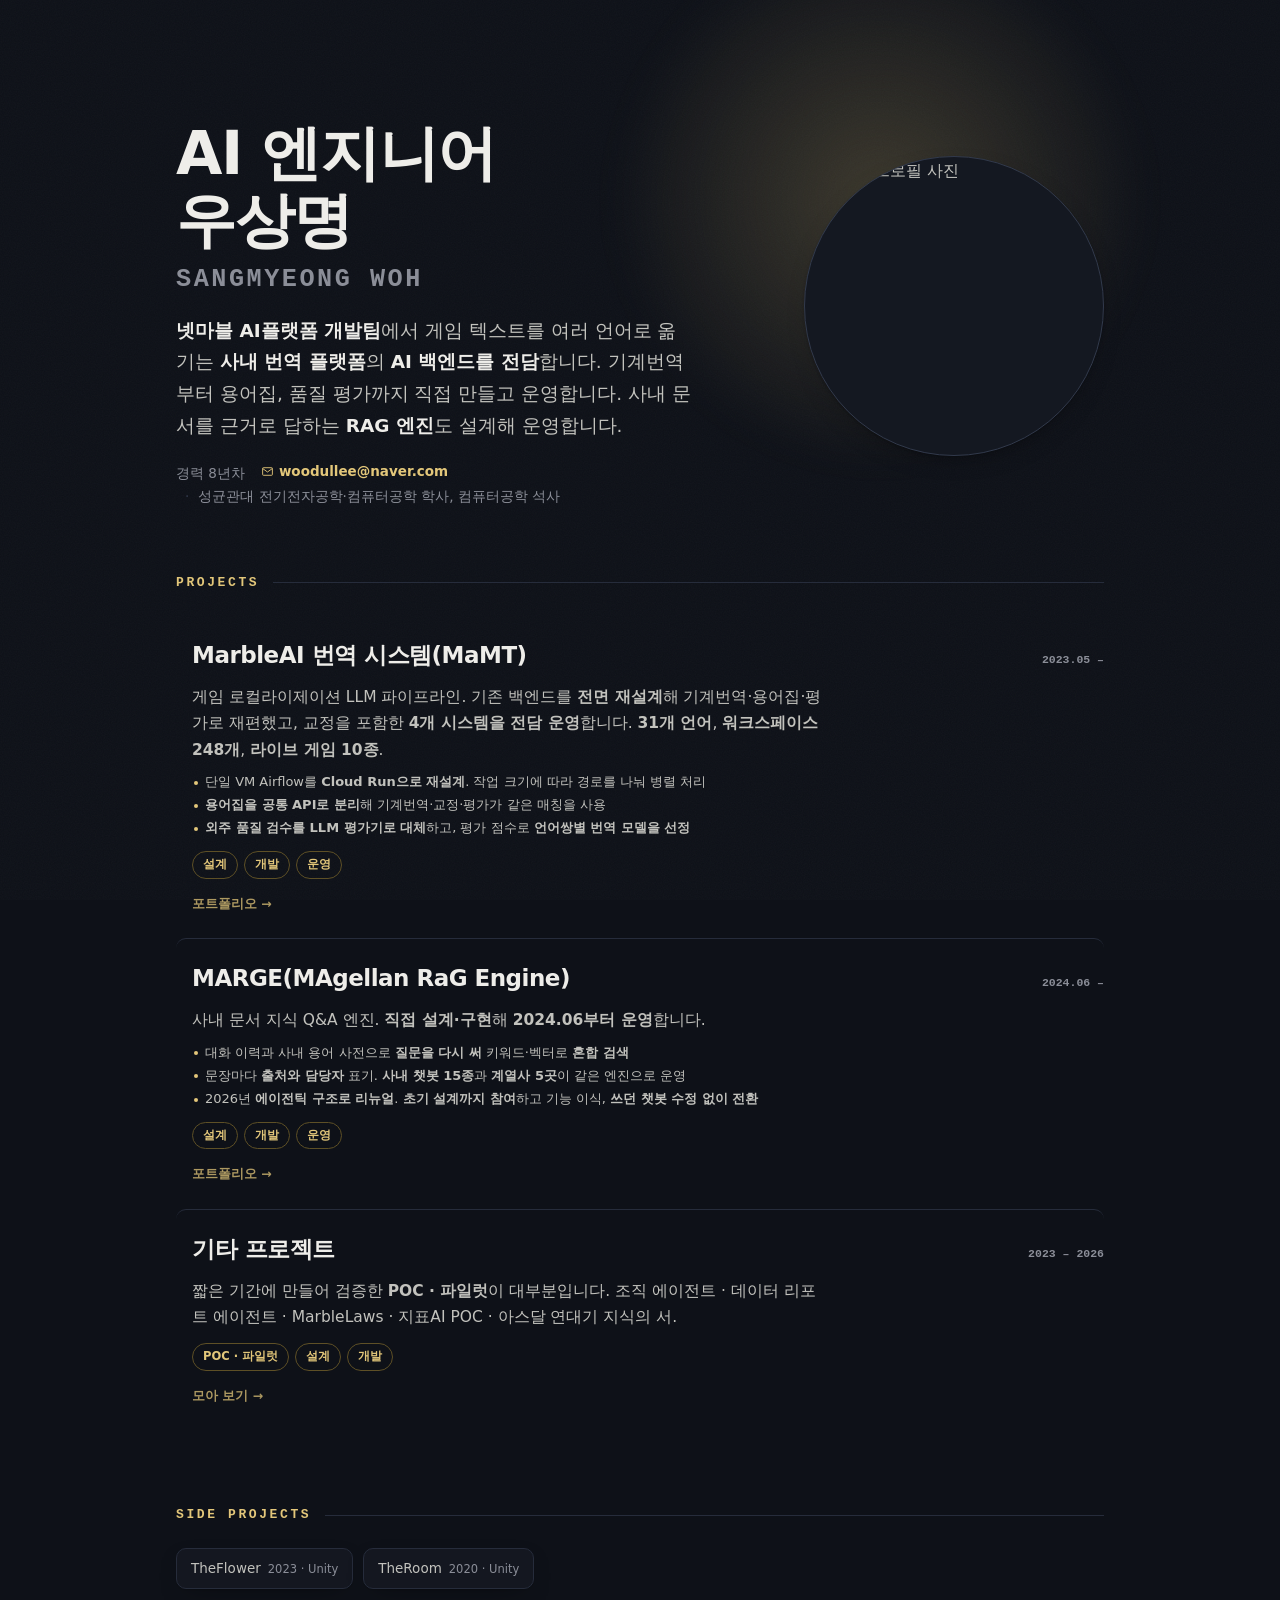
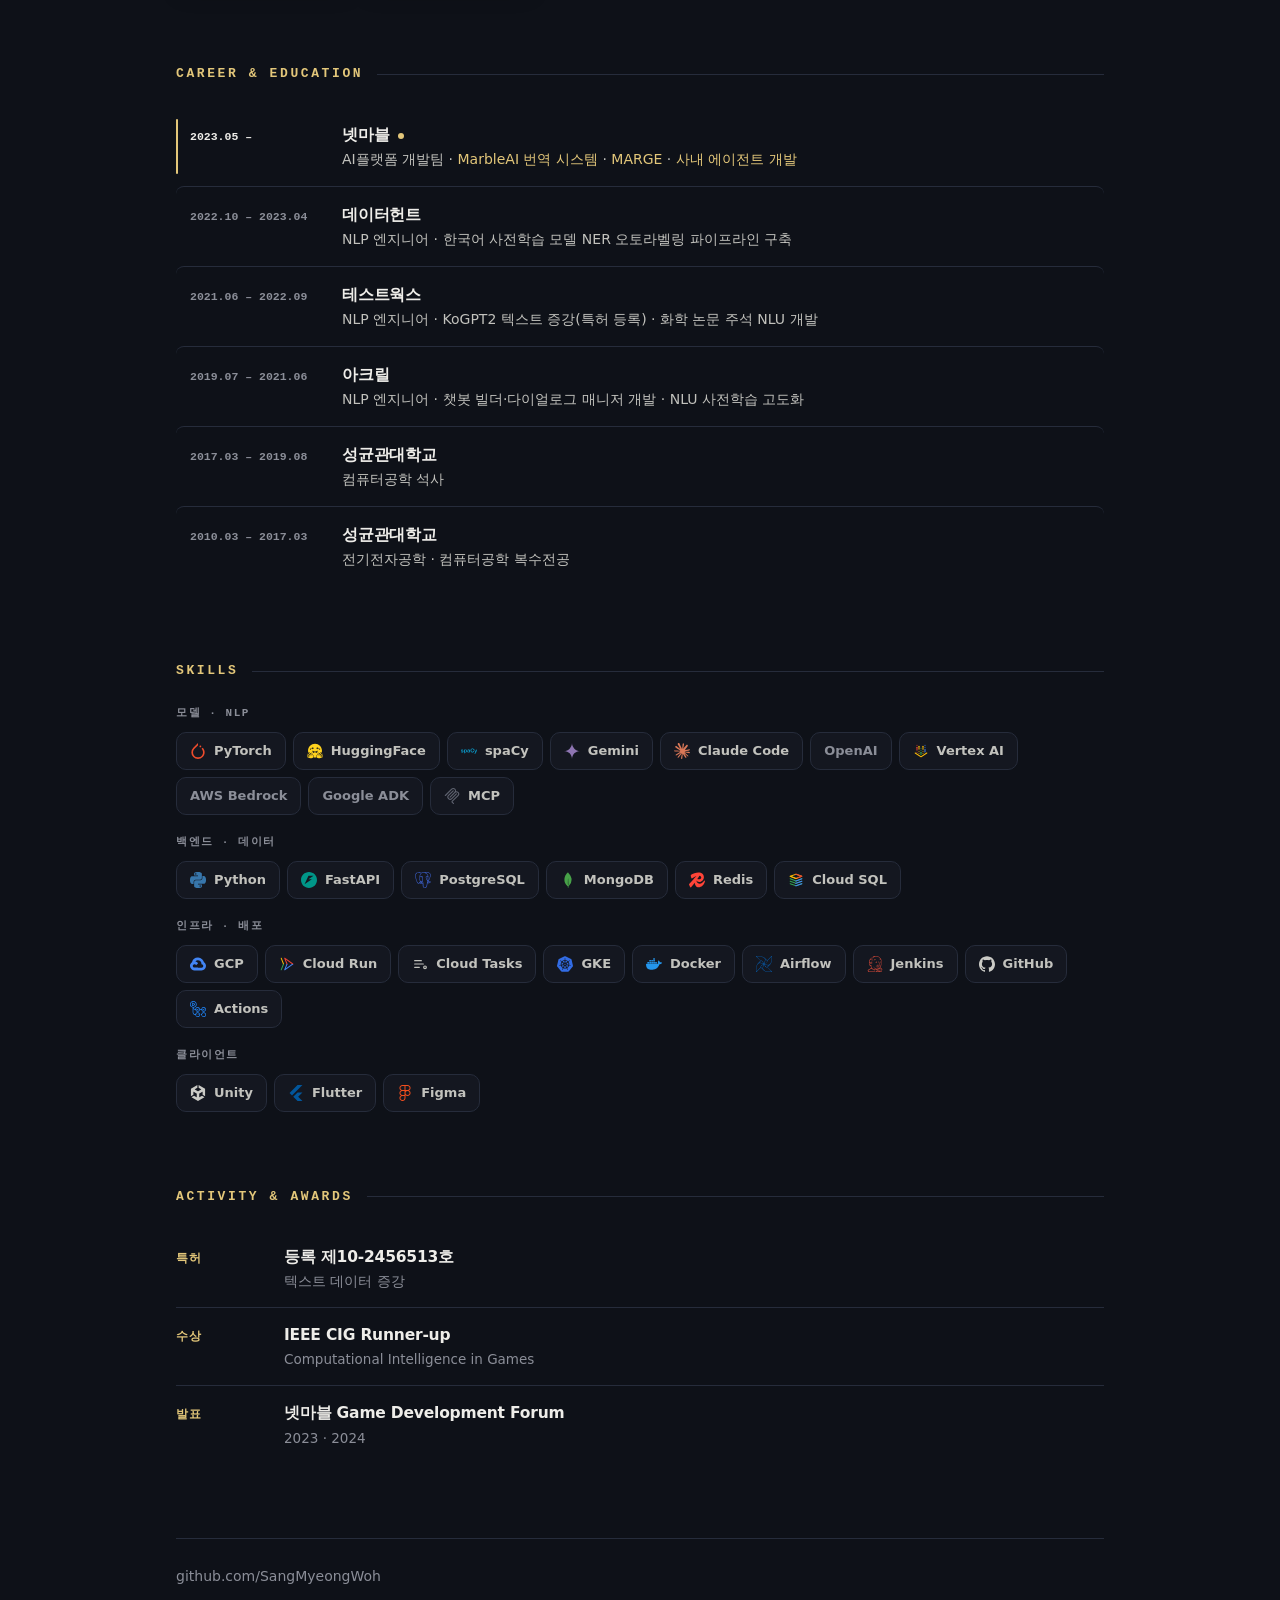
==== commit bcd57b9e: "포트폴리오 업로드" ====
--- a/index.html
+++ b/index.html
@@ -5,13 +5,13 @@
 <meta charset="UTF-8">
 <meta name="color-scheme" content="dark">
 <meta name="viewport" content="width=device-width, initial-scale=1.0">
-<title>우상명 포트폴리오</title>
-<meta name="description" content="8년차 AI 엔지니어, 성균관대 전기전자공학·컴퓨터공학 학사, 컴퓨터공학 석사. 게임을 30여 개 언어로 내보내는 로컬라이제이션 파이프라인과 사내 업무 AI 에이전트를 만듭니다. 넷마블 AI플랫폼 개발팀.">
+<title>우상명 — AI 엔지니어</title>
+<meta name="description" content="8년차 AI 엔지니어, 성균관대 전기전자공학·컴퓨터공학 학사, 컴퓨터공학 석사. 게임을 31개 언어로 내보내는 로컬라이제이션 파이프라인과 사내 업무 AI 에이전트를 만듭니다. 넷마블 AI플랫폼 개발팀.">
 <link rel="preconnect" href="https://cdn.jsdelivr.net" crossorigin>
 <link rel="stylesheet" as="style" crossorigin href="https://cdn.jsdelivr.net/gh/orioncactus/pretendard@v1.3.9/dist/web/variable/pretendardvariable-dynamic-subset.min.css">
 <link rel="icon" href="data:image/svg+xml,%3Csvg xmlns='http://www.w3.org/2000/svg' viewBox='0 0 32 32'%3E%3Crect width='32' height='32' rx='8' fill='%231b2130'/%3E%3Cpath d='M7.5 11l3.1 10L15.5 12.5 20.4 21l3.1-10' fill='none' stroke='%23e3c77a' stroke-width='2.4' stroke-linejoin='round' stroke-linecap='round'/%3E%3C/svg%3E">
 <meta property="og:type" content="website">
-<meta property="og:title" content="우상명 포트폴리오">
+<meta property="og:title" content="우상명 — AI 엔지니어">
 <meta property="og:description" content="8년차 AI 엔지니어. 게임 로컬라이제이션 AI 플랫폼 번역 시스템 담당.">
 <meta property="og:url" content="https://sangmyeongwoh.github.io/SangMyeongWoh/">
 <meta name="twitter:card" content="summary">
@@ -79,7 +79,6 @@
 .prow h3{font-size:23px;color:var(--ink);font-weight:800;letter-spacing:-.5px;transition:color .16s}
 .prow:hover h3{color:var(--accent)}
 .prow .when{font-size:11.5px;color:var(--muted);font-weight:600;white-space:nowrap}
-.prow .project-metrics{display:flex;flex-wrap:wrap;gap:8px 18px;margin-top:10px;color:var(--accent);font-size:15px;font-weight:700;line-height:1.6;list-style:none}
 .prow p{font-size:15.5px;margin-top:9px;color:var(--sub);max-width:64ch}
 .prow .tags{margin-top:13px;display:flex;flex-wrap:wrap;gap:6px}
 .prow .tags span{font-size:11.5px;font-weight:700;color:var(--accent);
@@ -213,17 +212,6 @@
 .skip:focus{position:fixed;left:12px;top:12px;width:auto;height:auto;margin:0;padding:10px 16px;
       clip:auto;clip-path:none;background:var(--accent);color:#14110a;border-radius:10px;
       font-weight:700;z-index:60}
-
-/* 사이드 프로젝트 플레이 화면 */
-#side .mini{display:grid;grid-template-columns:repeat(2,minmax(0,1fr));gap:20px}
-#side .side-card{display:flex;flex-direction:column;min-width:0;padding:16px}
-#side .side-card img{display:block;width:100%;height:340px;object-fit:contain;background:#080a0e;border-radius:6px;margin-bottom:14px}
-#side .side-card__name{font-size:18px;font-weight:650;color:var(--ink)}
-#side .side-card small{margin:4px 0 0;font-size:12px}
-#side .side-card__caption{margin-top:10px;font-size:13px;color:var(--sub)}
-#side .side-card__link{margin-top:12px;font-size:13px;color:var(--accent)}
-#side .side-card:focus-visible{outline:2px solid var(--accent);outline-offset:4px}
-@media(max-width:600px){#side .mini{grid-template-columns:1fr}#side .side-card img{height:320px}}
 </style>
 </head>
 <body>
@@ -245,7 +233,7 @@
   <div class="hero" data-rise>
     <div>
       <h1>AI 엔지니어<br>우상명 <em>Sangmyeong Woh</em></h1>
-      <p class="sub"><b>넷마블 AI플랫폼 개발팀</b>에서 실서비스 AI 플랫폼의 <b>백엔드를 설계·개발·운영</b>합니다. 게임 번역 플랫폼 <b>MarbleAI를 재설계</b>하고, 사내 문서 기반 RAG 엔진 <b>MARGE를 설계·개발해 운영</b>하고 있습니다.</p>
+      <p class="sub"><b>넷마블 AI플랫폼 개발팀</b>에서 게임 텍스트를 여러 언어로 옮기는 <b>사내 번역 플랫폼</b>의 <b>AI 백엔드를 전담</b>합니다. 기계번역부터 용어집, 품질 평가까지 직접 만들고 운영합니다. 사내 문서를 근거로 답하는 <b>RAG 엔진</b>도 설계해 운영합니다.</p>
       <p class="facts"><span>경력 8년차<a class="cc" href="mailto:woodullee@naver.com"><svg class="ci" viewBox="0 0 24 24" aria-hidden="true"><path d="M3 6.5A1.5 1.5 0 0 1 4.5 5h15A1.5 1.5 0 0 1 21 6.5v11a1.5 1.5 0 0 1-1.5 1.5h-15A1.5 1.5 0 0 1 3 17.5z" fill="none" stroke="currentColor" stroke-width="1.7"/><path d="m3.6 6.9 8.4 6 8.4-6" fill="none" stroke="currentColor" stroke-width="1.7" stroke-linecap="round"/></svg> woodullee@naver.com</a></span><span><b>·</b>성균관대 전기전자공학·컴퓨터공학 학사, 컴퓨터공학 석사</span></p>
     </div>
     <img class="face" src="https://github.com/SangMyeongWoh.png?size=600" alt="우상명 프로필 사진" />
@@ -257,13 +245,12 @@
     <div class="plist">
 
       <a class="prow" data-rise href="marbleai/">
-        <div class="top"><h3><span aria-hidden="true">★ </span>MarbleAI 번역 시스템(MaMT)</h3><span class="when mono">2023.05 –</span></div>
-        <ul class="project-metrics" aria-label="MarbleAI 운영 규모"><li>라이브 게임 10종+</li><li>워크스페이스 200개+</li><li>지원 언어 30여 개</li></ul>
-        <p>게임 로컬라이제이션 LLM 파이프라인. 기존 백엔드를 <b>전면 재설계</b>해 기계번역·용어집·평가로 재편했고, 교정을 포함한 <b>4개 시스템을 전담 운영</b>합니다.</p>
+        <div class="top"><h3>MarbleAI 번역 시스템(MaMT)</h3><span class="when mono">2023.05 –</span></div>
+        <p>게임 로컬라이제이션 LLM 파이프라인. 기존 백엔드를 <b>전면 재설계</b>해 기계번역·용어집·평가로 재편했고, 교정을 포함한 <b>4개 시스템을 전담 운영</b>합니다. <b>31개 언어</b>, <b>워크스페이스 248개</b>, <b>라이브 게임 10종</b>.</p>
         <ul class="did">
           <li>단일 VM Airflow를 <b>Cloud Run으로 재설계</b>. 작업 크기에 따라 경로를 나눠 병렬 처리</li>
           <li><b>용어집을 공통 API로 분리</b>해 기계번역·교정·평가가 같은 매칭을 사용</li>
-          <li><b>내부 평가기로 모델·프롬프트 변경에 따른 번역 품질을 빠르게 비교</b>하고, 평가 결과를 바탕으로 <b>언어쌍별 번역 모델을 선정</b></li>
+          <li><b>외주 품질 검수를 LLM 평가기로 대체</b>하고, 평가 점수로 <b>언어쌍별 번역 모델을 선정</b></li>
         </ul>
         <div class="tags"><span>설계</span><span>개발</span><span>운영</span></div>
         <div class="go">포트폴리오 →</div>
@@ -271,11 +258,10 @@
 
       <a class="prow" data-rise href="marge/">
         <div class="top"><h3>MARGE(MAgellan RaG Engine)</h3><span class="when mono">2024.06 –</span></div>
-        <ul class="project-metrics" aria-label="MARGE 운영 규모"><li>사내 챗봇 십수 종</li><li>계열사 5곳</li></ul>
         <p>사내 문서 지식 Q&amp;A 엔진. <b>직접 설계·구현</b>해 <b>2024.06부터 운영</b>합니다.</p>
         <ul class="did">
           <li>대화 이력과 사내 용어 사전으로 <b>질문을 다시 써</b> 키워드·벡터로 <b>혼합 검색</b></li>
-          <li>문장마다 <b>출처와 담당자</b> 표기. 여러 조직의 챗봇이 같은 엔진으로 운영</li>
+          <li>문장마다 <b>출처와 담당자</b> 표기. <b>사내 챗봇 15종</b>과 <b>계열사 5곳</b>이 같은 엔진으로 운영</li>
           <li>2026년 <b>에이전틱 구조로 리뉴얼</b>. <b>초기 설계까지 참여</b>하고 기능 이식, <b>쓰던 챗봇 수정 없이 전환</b></li>
         </ul>
         <div class="tags"><span>설계</span><span>개발</span><span>운영</span></div>
@@ -297,18 +283,8 @@
     <div class="slab"><h2 class="mono">Side Projects</h2><i></i></div>
     <div>
       <div class="mini">
-      <a class="side-card" href="https://youtube.com/shorts/KI9Z2TUjRLg">
-        <img src="assets/theflower_gameplay.png" alt="TheFlower 게임 플레이 화면" width="588" height="1280" loading="lazy" decoding="async">
-        <span class="side-card__name">TheFlower</span><small>2023 · Unity</small>
-        <span class="side-card__caption">게임 플레이 화면 | Unity 개인 프로젝트</span>
-        <span class="side-card__link">플레이 영상 보기 ↗</span>
-      </a>
-      <a class="side-card" href="https://youtu.be/OV0ysmhSOIE">
-        <img src="assets/theroom_gameplay.png" alt="TheRoom 게임 플레이 화면" width="808" height="480" loading="lazy" decoding="async">
-        <span class="side-card__name">TheRoom</span><small>2020 · Unity</small>
-        <span class="side-card__caption">게임 플레이 화면 | Unity 개인 프로젝트</span>
-        <span class="side-card__link">플레이 영상 보기 ↗</span>
-      </a>
+      <a href="https://youtube.com/shorts/KI9Z2TUjRLg">TheFlower<small>2023 · Unity</small></a>
+      <a href="https://youtu.be/OV0ysmhSOIE">TheRoom<small>2020 · Unity</small></a>
       </div>
     </div>
   </section>
@@ -320,8 +296,8 @@
       <div class="item"><div class="when mono">2022.10 – 2023.04</div><div><div class="co">데이터헌트</div><div class="ro">NLP 엔지니어 · 한국어 사전학습 모델 NER 오토라벨링 파이프라인 구축</div></div></div>
       <div class="item"><div class="when mono">2021.06 – 2022.09</div><div><div class="co">테스트웍스</div><div class="ro">NLP 엔지니어 · KoGPT2 텍스트 증강(특허 등록) · 화학 논문 주석 NLU 개발</div></div></div>
       <div class="item"><div class="when mono">2019.07 – 2021.06</div><div><div class="co">아크릴</div><div class="ro">NLP 엔지니어 · 챗봇 빌더·다이얼로그 매니저 개발 · NLU 사전학습 고도화</div></div></div>
-      <div class="item"><div class="when mono">2017.08 – 2019.08</div><div><div class="co">성균관대학교</div><div class="ro">컴퓨터공학 석사</div></div></div>
-      <div class="item"><div class="when mono">2010.03 – 2017.08</div><div><div class="co">성균관대학교</div><div class="ro">전기전자공학 · 컴퓨터공학 복수전공</div></div></div>
+      <div class="item"><div class="when mono">2017.03 – 2019.08</div><div><div class="co">성균관대학교</div><div class="ro">컴퓨터공학 석사</div></div></div>
+      <div class="item"><div class="when mono">2010.03 – 2017.03</div><div><div class="co">성균관대학교</div><div class="ro">전기전자공학 · 컴퓨터공학 복수전공</div></div></div>
     </div>
   </section>
 
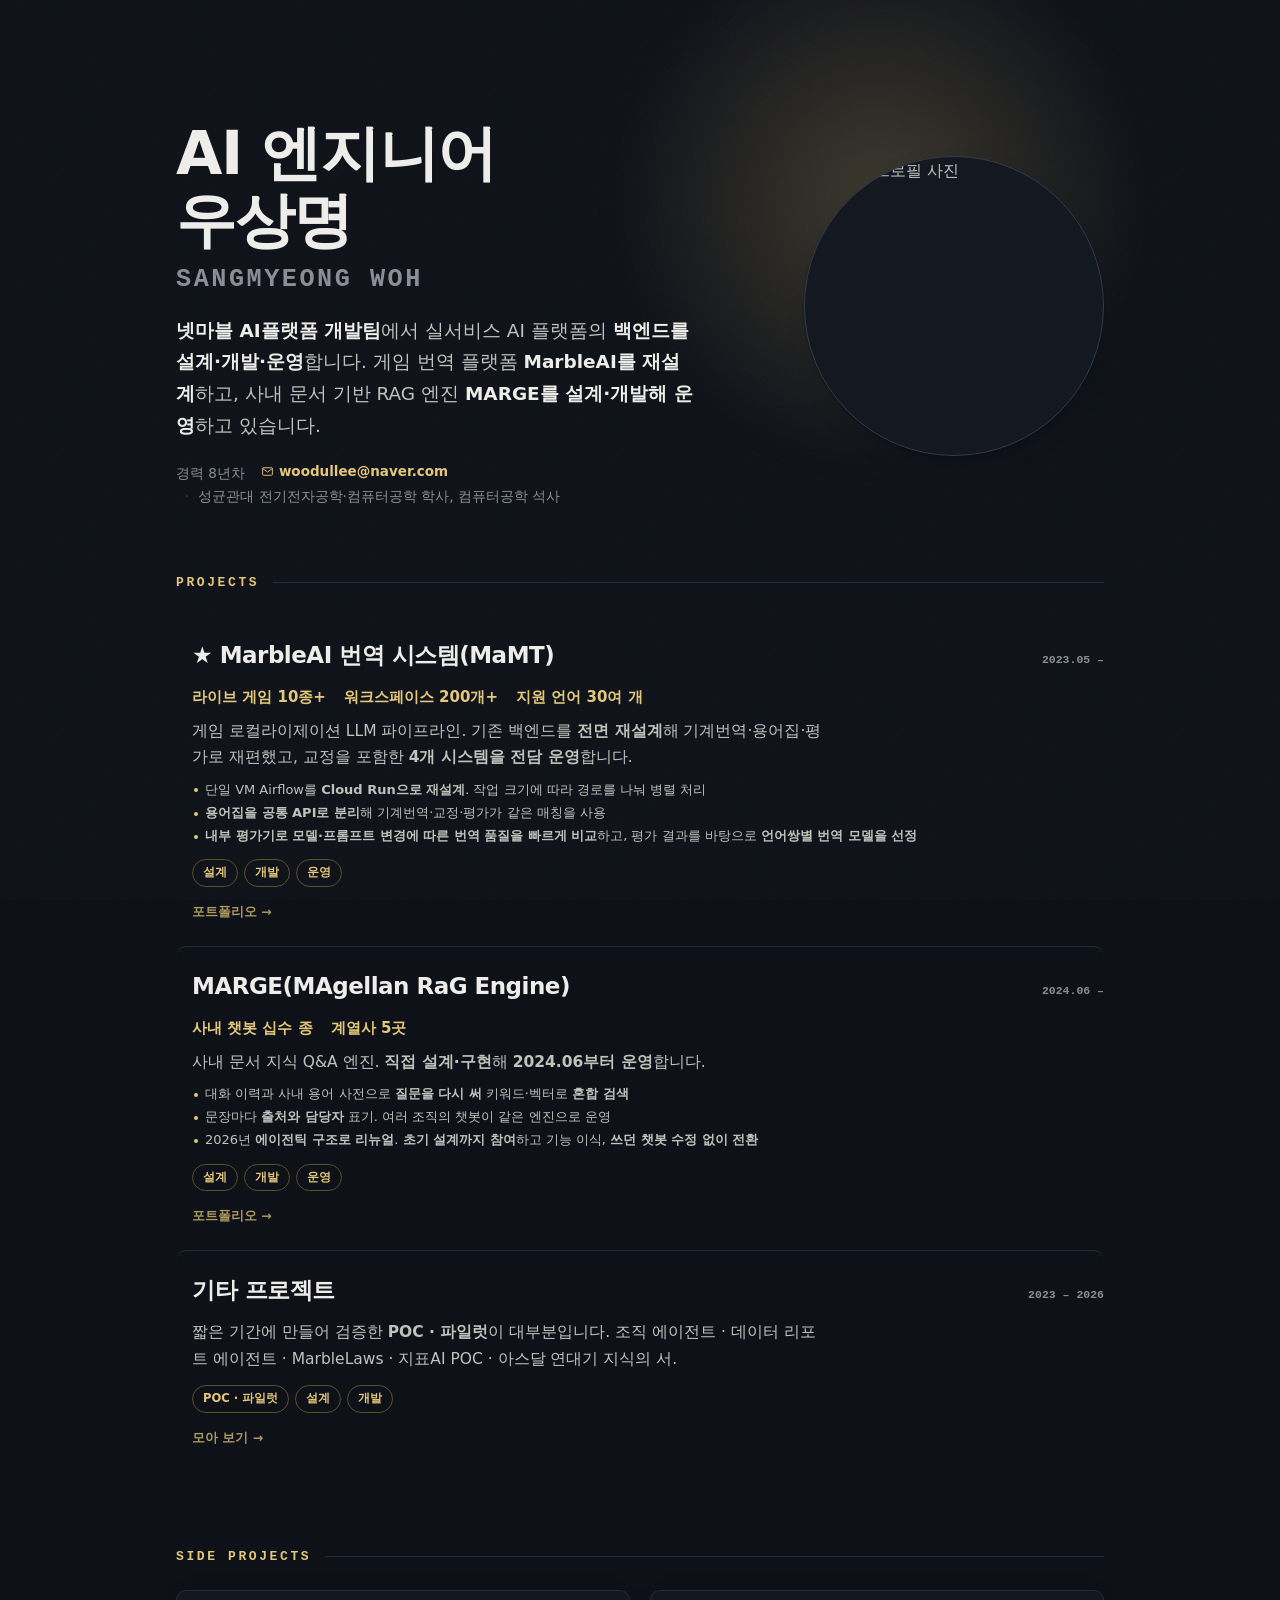
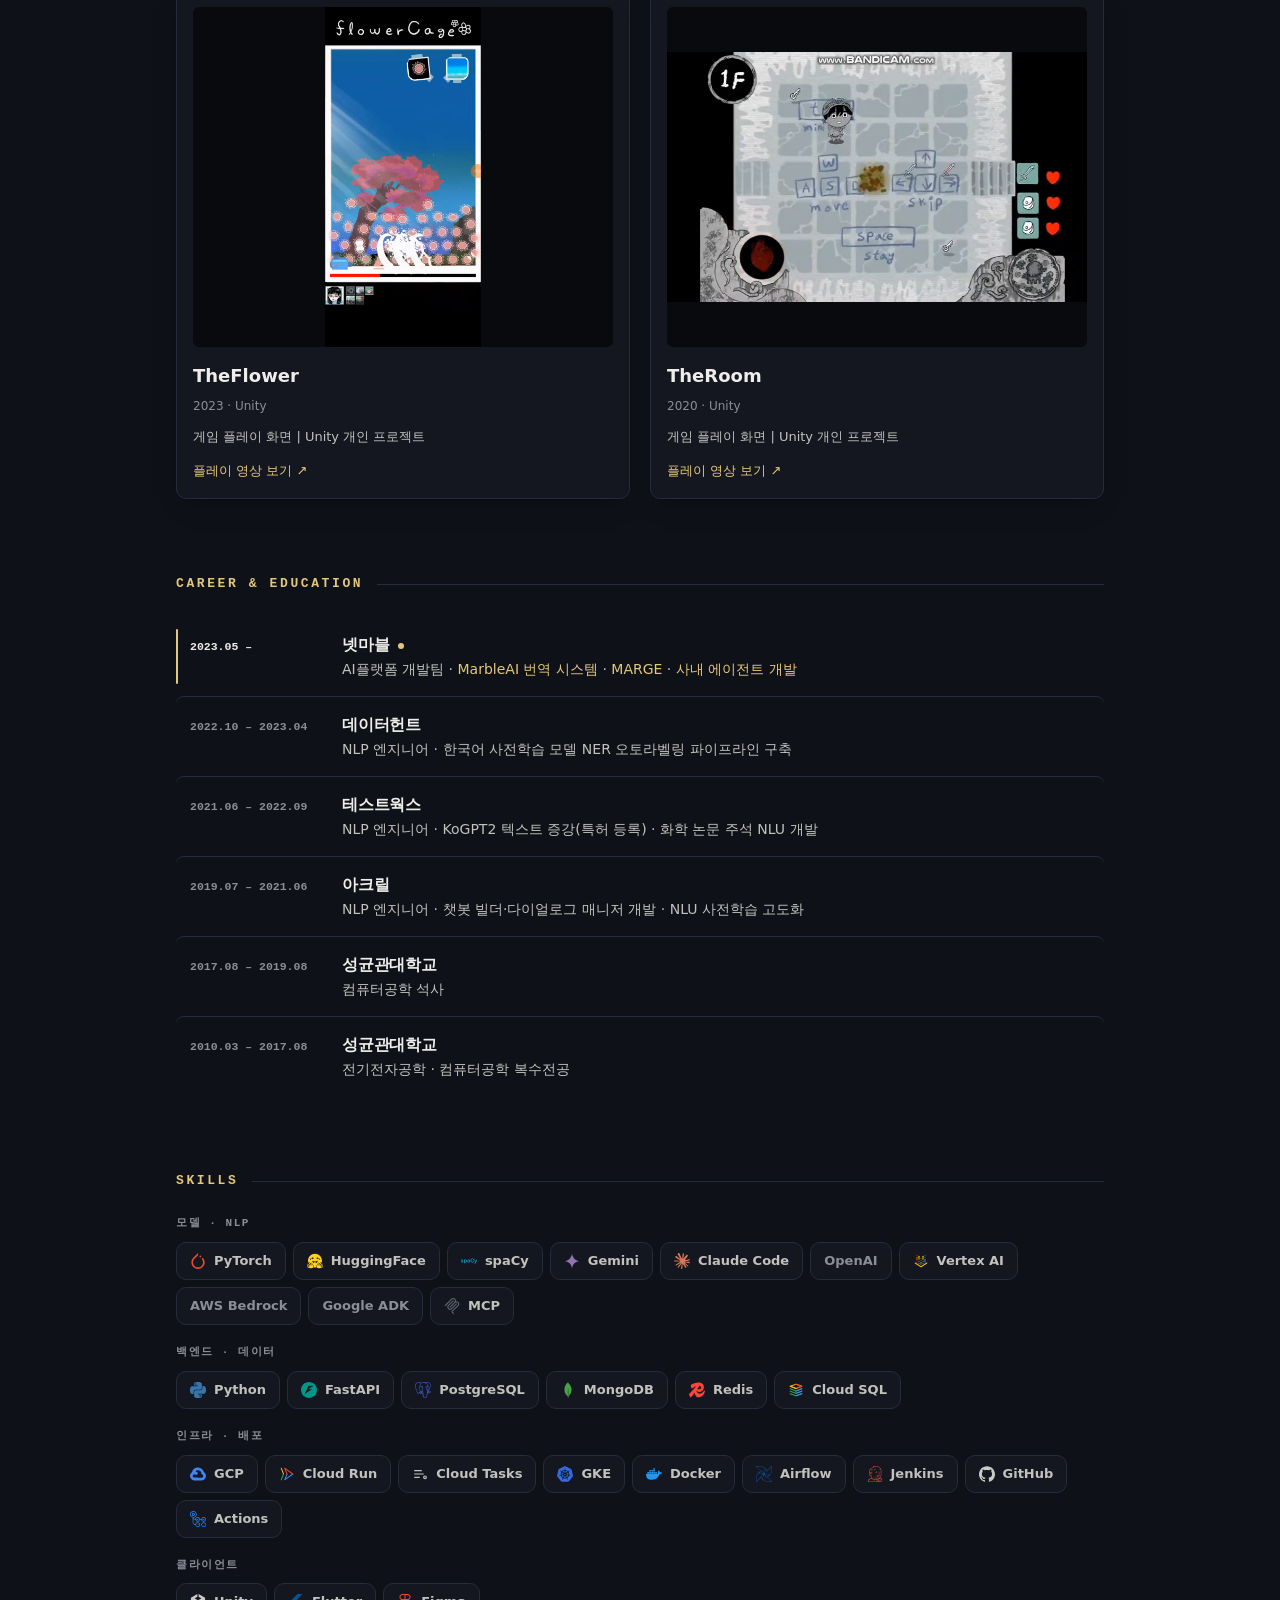
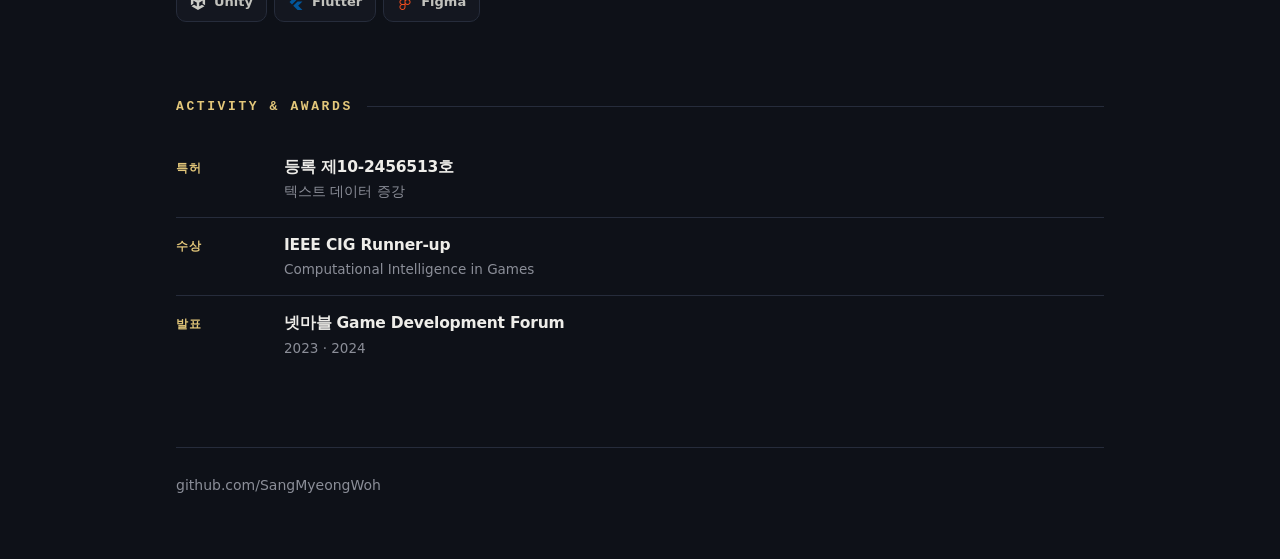
==== commit fff0d28c: "포트폴리오 업로드" ====
--- a/index.html
+++ b/index.html
@@ -5,13 +5,13 @@
 <meta charset="UTF-8">
 <meta name="color-scheme" content="dark">
 <meta name="viewport" content="width=device-width, initial-scale=1.0">
-<title>우상명 — AI 엔지니어</title>
-<meta name="description" content="8년차 AI 엔지니어, 성균관대 전기전자공학·컴퓨터공학 학사, 컴퓨터공학 석사. 게임을 31개 언어로 내보내는 로컬라이제이션 파이프라인과 사내 업무 AI 에이전트를 만듭니다. 넷마블 AI플랫폼 개발팀.">
+<title>우상명 포트폴리오</title>
+<meta name="description" content="8년차 AI 엔지니어, 성균관대 전기전자공학·컴퓨터공학 학사, 컴퓨터공학 석사. 게임을 30여 개 언어로 내보내는 로컬라이제이션 파이프라인과 사내 업무 AI 에이전트를 만듭니다. 넷마블 AI플랫폼 개발팀.">
 <link rel="preconnect" href="https://cdn.jsdelivr.net" crossorigin>
 <link rel="stylesheet" as="style" crossorigin href="https://cdn.jsdelivr.net/gh/orioncactus/pretendard@v1.3.9/dist/web/variable/pretendardvariable-dynamic-subset.min.css">
 <link rel="icon" href="data:image/svg+xml,%3Csvg xmlns='http://www.w3.org/2000/svg' viewBox='0 0 32 32'%3E%3Crect width='32' height='32' rx='8' fill='%231b2130'/%3E%3Cpath d='M7.5 11l3.1 10L15.5 12.5 20.4 21l3.1-10' fill='none' stroke='%23e3c77a' stroke-width='2.4' stroke-linejoin='round' stroke-linecap='round'/%3E%3C/svg%3E">
 <meta property="og:type" content="website">
-<meta property="og:title" content="우상명 — AI 엔지니어">
+<meta property="og:title" content="우상명 포트폴리오">
 <meta property="og:description" content="8년차 AI 엔지니어. 게임 로컬라이제이션 AI 플랫폼 번역 시스템 담당.">
 <meta property="og:url" content="https://sangmyeongwoh.github.io/SangMyeongWoh/">
 <meta name="twitter:card" content="summary">
@@ -79,6 +79,7 @@
 .prow h3{font-size:23px;color:var(--ink);font-weight:800;letter-spacing:-.5px;transition:color .16s}
 .prow:hover h3{color:var(--accent)}
 .prow .when{font-size:11.5px;color:var(--muted);font-weight:600;white-space:nowrap}
+.prow .project-metrics{display:flex;flex-wrap:wrap;gap:8px 18px;margin-top:10px;color:var(--accent);font-size:15px;font-weight:700;line-height:1.6;list-style:none}
 .prow p{font-size:15.5px;margin-top:9px;color:var(--sub);max-width:64ch}
 .prow .tags{margin-top:13px;display:flex;flex-wrap:wrap;gap:6px}
 .prow .tags span{font-size:11.5px;font-weight:700;color:var(--accent);
@@ -212,6 +213,17 @@
 .skip:focus{position:fixed;left:12px;top:12px;width:auto;height:auto;margin:0;padding:10px 16px;
       clip:auto;clip-path:none;background:var(--accent);color:#14110a;border-radius:10px;
       font-weight:700;z-index:60}
+
+/* 사이드 프로젝트 플레이 화면 */
+#side .mini{display:grid;grid-template-columns:repeat(2,minmax(0,1fr));gap:20px}
+#side .side-card{display:flex;flex-direction:column;min-width:0;padding:16px}
+#side .side-card img{display:block;width:100%;height:340px;object-fit:contain;background:#080a0e;border-radius:6px;margin-bottom:14px}
+#side .side-card__name{font-size:18px;font-weight:650;color:var(--ink)}
+#side .side-card small{margin:4px 0 0;font-size:12px}
+#side .side-card__caption{margin-top:10px;font-size:13px;color:var(--sub)}
+#side .side-card__link{margin-top:12px;font-size:13px;color:var(--accent)}
+#side .side-card:focus-visible{outline:2px solid var(--accent);outline-offset:4px}
+@media(max-width:600px){#side .mini{grid-template-columns:1fr}#side .side-card img{height:320px}}
 </style>
 </head>
 <body>
@@ -233,7 +245,7 @@
   <div class="hero" data-rise>
     <div>
       <h1>AI 엔지니어<br>우상명 <em>Sangmyeong Woh</em></h1>
-      <p class="sub"><b>넷마블 AI플랫폼 개발팀</b>에서 게임 텍스트를 여러 언어로 옮기는 <b>사내 번역 플랫폼</b>의 <b>AI 백엔드를 전담</b>합니다. 기계번역부터 용어집, 품질 평가까지 직접 만들고 운영합니다. 사내 문서를 근거로 답하는 <b>RAG 엔진</b>도 설계해 운영합니다.</p>
+      <p class="sub"><b>넷마블 AI플랫폼 개발팀</b>에서 실서비스 AI 플랫폼의 <b>백엔드를 설계·개발·운영</b>합니다. 게임 번역 플랫폼 <b>MarbleAI를 재설계</b>하고, 사내 문서 기반 RAG 엔진 <b>MARGE를 설계·개발해 운영</b>하고 있습니다.</p>
       <p class="facts"><span>경력 8년차<a class="cc" href="mailto:woodullee@naver.com"><svg class="ci" viewBox="0 0 24 24" aria-hidden="true"><path d="M3 6.5A1.5 1.5 0 0 1 4.5 5h15A1.5 1.5 0 0 1 21 6.5v11a1.5 1.5 0 0 1-1.5 1.5h-15A1.5 1.5 0 0 1 3 17.5z" fill="none" stroke="currentColor" stroke-width="1.7"/><path d="m3.6 6.9 8.4 6 8.4-6" fill="none" stroke="currentColor" stroke-width="1.7" stroke-linecap="round"/></svg> woodullee@naver.com</a></span><span><b>·</b>성균관대 전기전자공학·컴퓨터공학 학사, 컴퓨터공학 석사</span></p>
     </div>
     <img class="face" src="https://github.com/SangMyeongWoh.png?size=600" alt="우상명 프로필 사진" />
@@ -245,12 +257,13 @@
     <div class="plist">
 
       <a class="prow" data-rise href="marbleai/">
-        <div class="top"><h3>MarbleAI 번역 시스템(MaMT)</h3><span class="when mono">2023.05 –</span></div>
-        <p>게임 로컬라이제이션 LLM 파이프라인. 기존 백엔드를 <b>전면 재설계</b>해 기계번역·용어집·평가로 재편했고, 교정을 포함한 <b>4개 시스템을 전담 운영</b>합니다. <b>31개 언어</b>, <b>워크스페이스 248개</b>, <b>라이브 게임 10종</b>.</p>
+        <div class="top"><h3><span aria-hidden="true">★ </span>MarbleAI 번역 시스템(MaMT)</h3><span class="when mono">2023.05 –</span></div>
+        <ul class="project-metrics" aria-label="MarbleAI 운영 규모"><li>라이브 게임 10종+</li><li>워크스페이스 200개+</li><li>지원 언어 30여 개</li></ul>
+        <p>게임 로컬라이제이션 LLM 파이프라인. 기존 백엔드를 <b>전면 재설계</b>해 기계번역·용어집·평가로 재편했고, 교정을 포함한 <b>4개 시스템을 전담 운영</b>합니다.</p>
         <ul class="did">
           <li>단일 VM Airflow를 <b>Cloud Run으로 재설계</b>. 작업 크기에 따라 경로를 나눠 병렬 처리</li>
           <li><b>용어집을 공통 API로 분리</b>해 기계번역·교정·평가가 같은 매칭을 사용</li>
-          <li><b>외주 품질 검수를 LLM 평가기로 대체</b>하고, 평가 점수로 <b>언어쌍별 번역 모델을 선정</b></li>
+          <li><b>내부 평가기로 모델·프롬프트 변경에 따른 번역 품질을 빠르게 비교</b>하고, 평가 결과를 바탕으로 <b>언어쌍별 번역 모델을 선정</b></li>
         </ul>
         <div class="tags"><span>설계</span><span>개발</span><span>운영</span></div>
         <div class="go">포트폴리오 →</div>
@@ -258,10 +271,11 @@
 
       <a class="prow" data-rise href="marge/">
         <div class="top"><h3>MARGE(MAgellan RaG Engine)</h3><span class="when mono">2024.06 –</span></div>
+        <ul class="project-metrics" aria-label="MARGE 운영 규모"><li>사내 챗봇 십수 종</li><li>계열사 5곳</li></ul>
         <p>사내 문서 지식 Q&amp;A 엔진. <b>직접 설계·구현</b>해 <b>2024.06부터 운영</b>합니다.</p>
         <ul class="did">
           <li>대화 이력과 사내 용어 사전으로 <b>질문을 다시 써</b> 키워드·벡터로 <b>혼합 검색</b></li>
-          <li>문장마다 <b>출처와 담당자</b> 표기. <b>사내 챗봇 15종</b>과 <b>계열사 5곳</b>이 같은 엔진으로 운영</li>
+          <li>문장마다 <b>출처와 담당자</b> 표기. 여러 조직의 챗봇이 같은 엔진으로 운영</li>
           <li>2026년 <b>에이전틱 구조로 리뉴얼</b>. <b>초기 설계까지 참여</b>하고 기능 이식, <b>쓰던 챗봇 수정 없이 전환</b></li>
         </ul>
         <div class="tags"><span>설계</span><span>개발</span><span>운영</span></div>
@@ -283,8 +297,18 @@
     <div class="slab"><h2 class="mono">Side Projects</h2><i></i></div>
     <div>
       <div class="mini">
-      <a href="https://youtube.com/shorts/KI9Z2TUjRLg">TheFlower<small>2023 · Unity</small></a>
-      <a href="https://youtu.be/OV0ysmhSOIE">TheRoom<small>2020 · Unity</small></a>
+      <a class="side-card" href="https://youtube.com/shorts/KI9Z2TUjRLg">
+        <img src="assets/theflower_gameplay.png" alt="TheFlower 게임 플레이 화면" width="588" height="1280" loading="lazy" decoding="async">
+        <span class="side-card__name">TheFlower</span><small>2023 · Unity</small>
+        <span class="side-card__caption">게임 플레이 화면 | Unity 개인 프로젝트</span>
+        <span class="side-card__link">플레이 영상 보기 ↗</span>
+      </a>
+      <a class="side-card" href="https://youtu.be/OV0ysmhSOIE">
+        <img src="assets/theroom_gameplay.png" alt="TheRoom 게임 플레이 화면" width="808" height="480" loading="lazy" decoding="async">
+        <span class="side-card__name">TheRoom</span><small>2020 · Unity</small>
+        <span class="side-card__caption">게임 플레이 화면 | Unity 개인 프로젝트</span>
+        <span class="side-card__link">플레이 영상 보기 ↗</span>
+      </a>
       </div>
     </div>
   </section>
@@ -296,8 +320,8 @@
       <div class="item"><div class="when mono">2022.10 – 2023.04</div><div><div class="co">데이터헌트</div><div class="ro">NLP 엔지니어 · 한국어 사전학습 모델 NER 오토라벨링 파이프라인 구축</div></div></div>
       <div class="item"><div class="when mono">2021.06 – 2022.09</div><div><div class="co">테스트웍스</div><div class="ro">NLP 엔지니어 · KoGPT2 텍스트 증강(특허 등록) · 화학 논문 주석 NLU 개발</div></div></div>
       <div class="item"><div class="when mono">2019.07 – 2021.06</div><div><div class="co">아크릴</div><div class="ro">NLP 엔지니어 · 챗봇 빌더·다이얼로그 매니저 개발 · NLU 사전학습 고도화</div></div></div>
-      <div class="item"><div class="when mono">2017.03 – 2019.08</div><div><div class="co">성균관대학교</div><div class="ro">컴퓨터공학 석사</div></div></div>
-      <div class="item"><div class="when mono">2010.03 – 2017.03</div><div><div class="co">성균관대학교</div><div class="ro">전기전자공학 · 컴퓨터공학 복수전공</div></div></div>
+      <div class="item"><div class="when mono">2017.08 – 2019.08</div><div><div class="co">성균관대학교</div><div class="ro">컴퓨터공학 석사</div></div></div>
+      <div class="item"><div class="when mono">2010.03 – 2017.08</div><div><div class="co">성균관대학교</div><div class="ro">전기전자공학 · 컴퓨터공학 복수전공</div></div></div>
     </div>
   </section>
 
